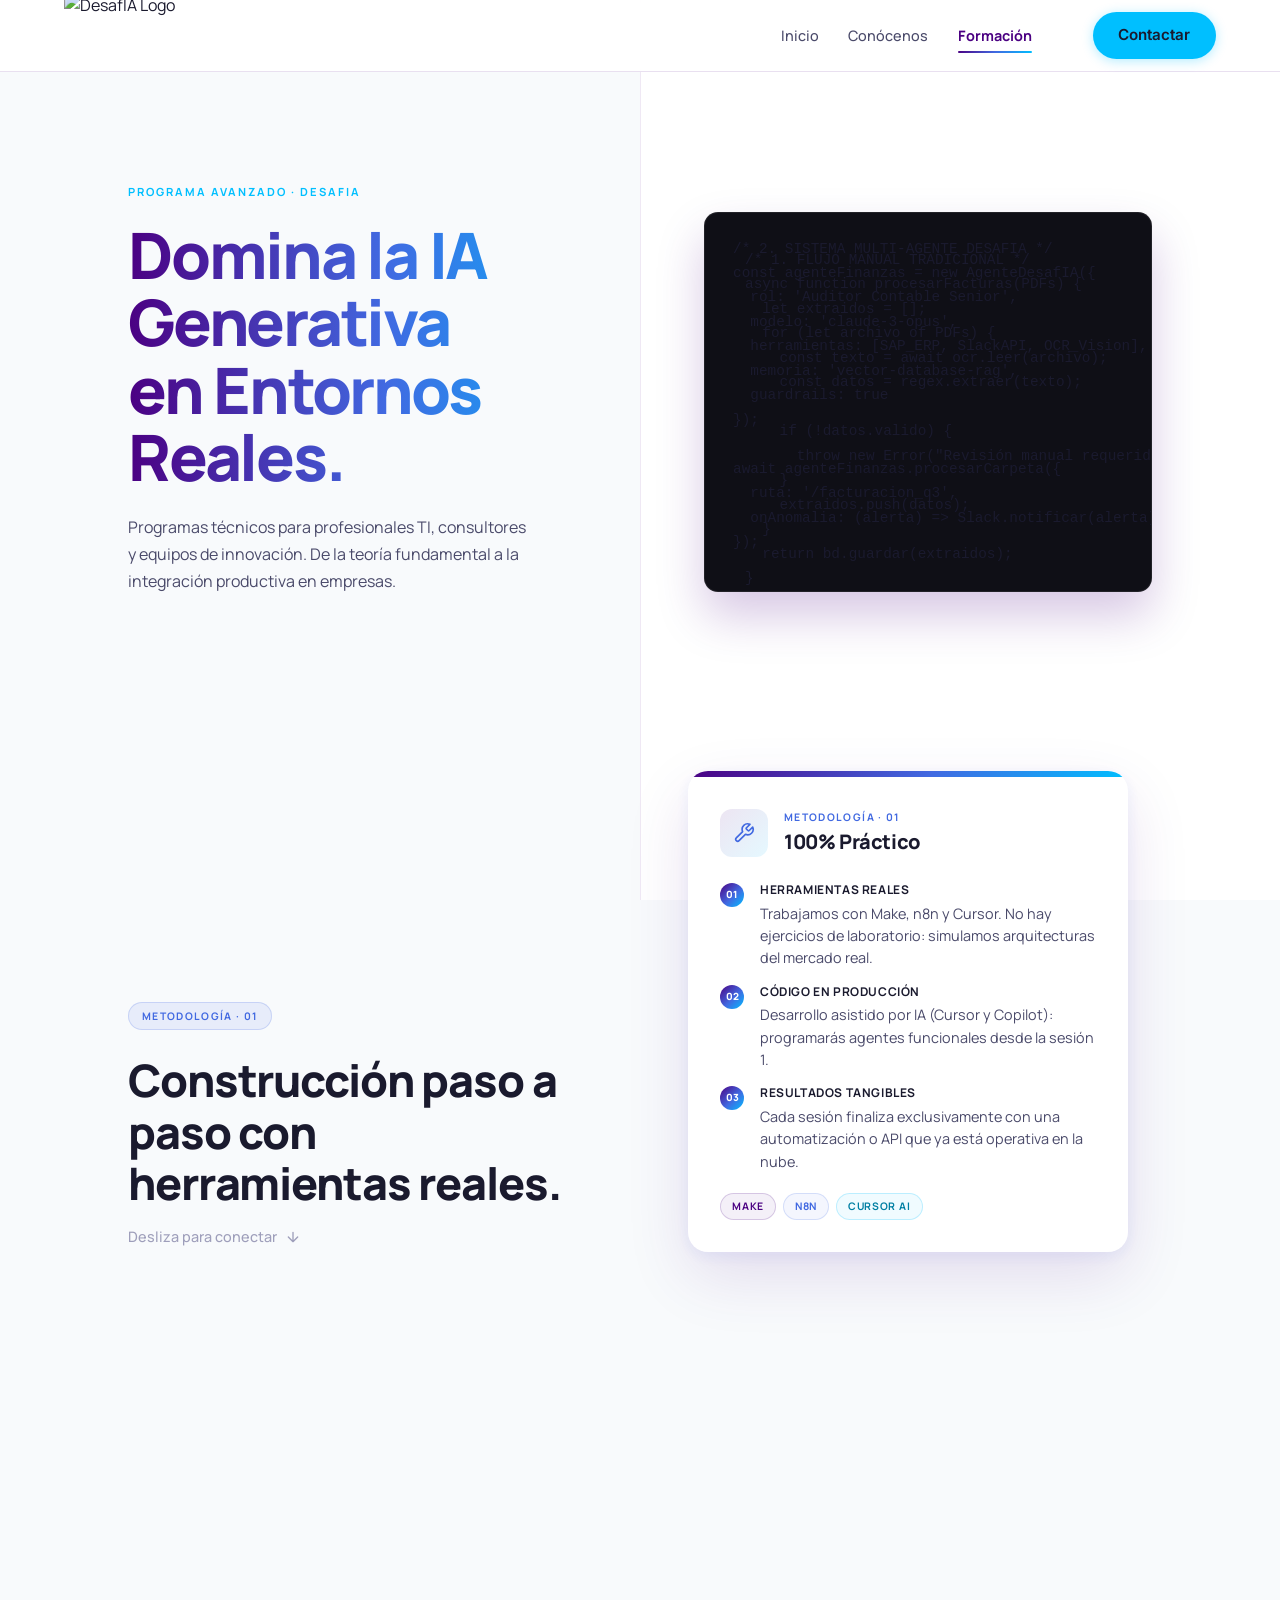
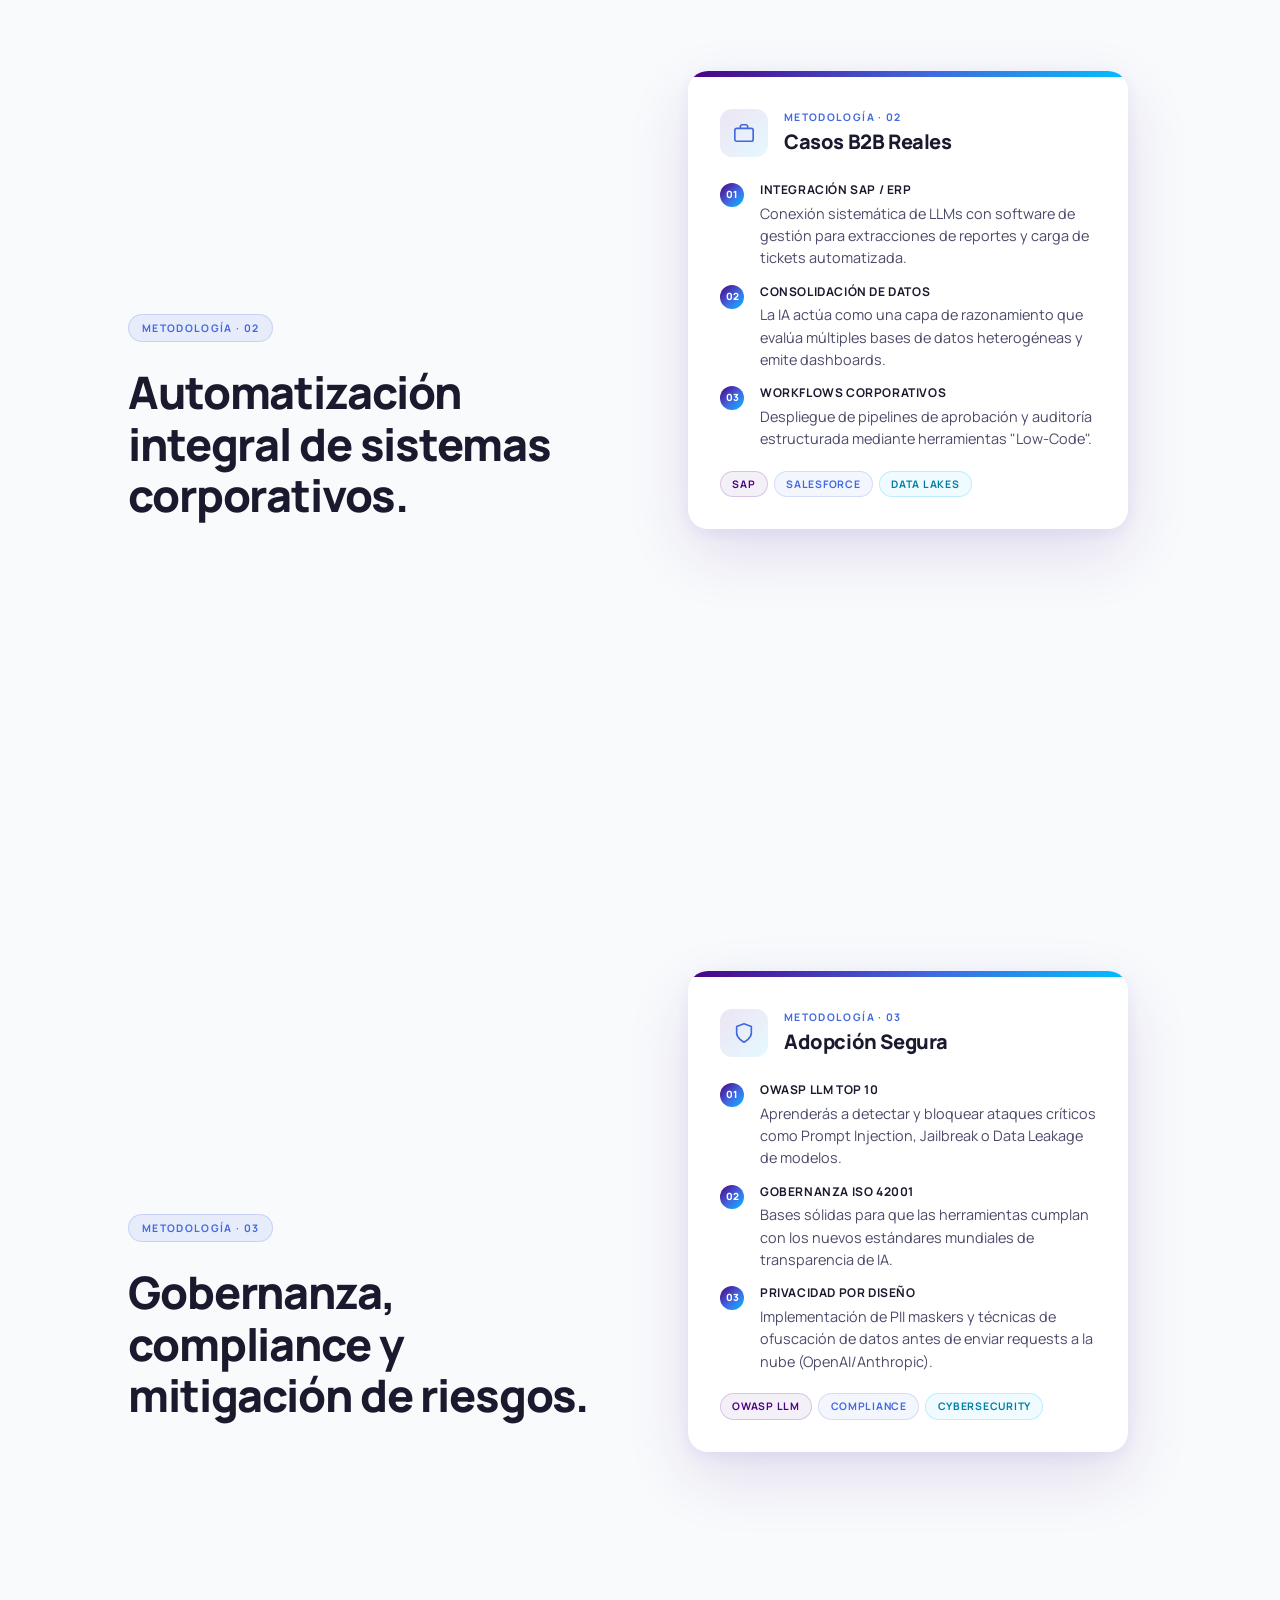
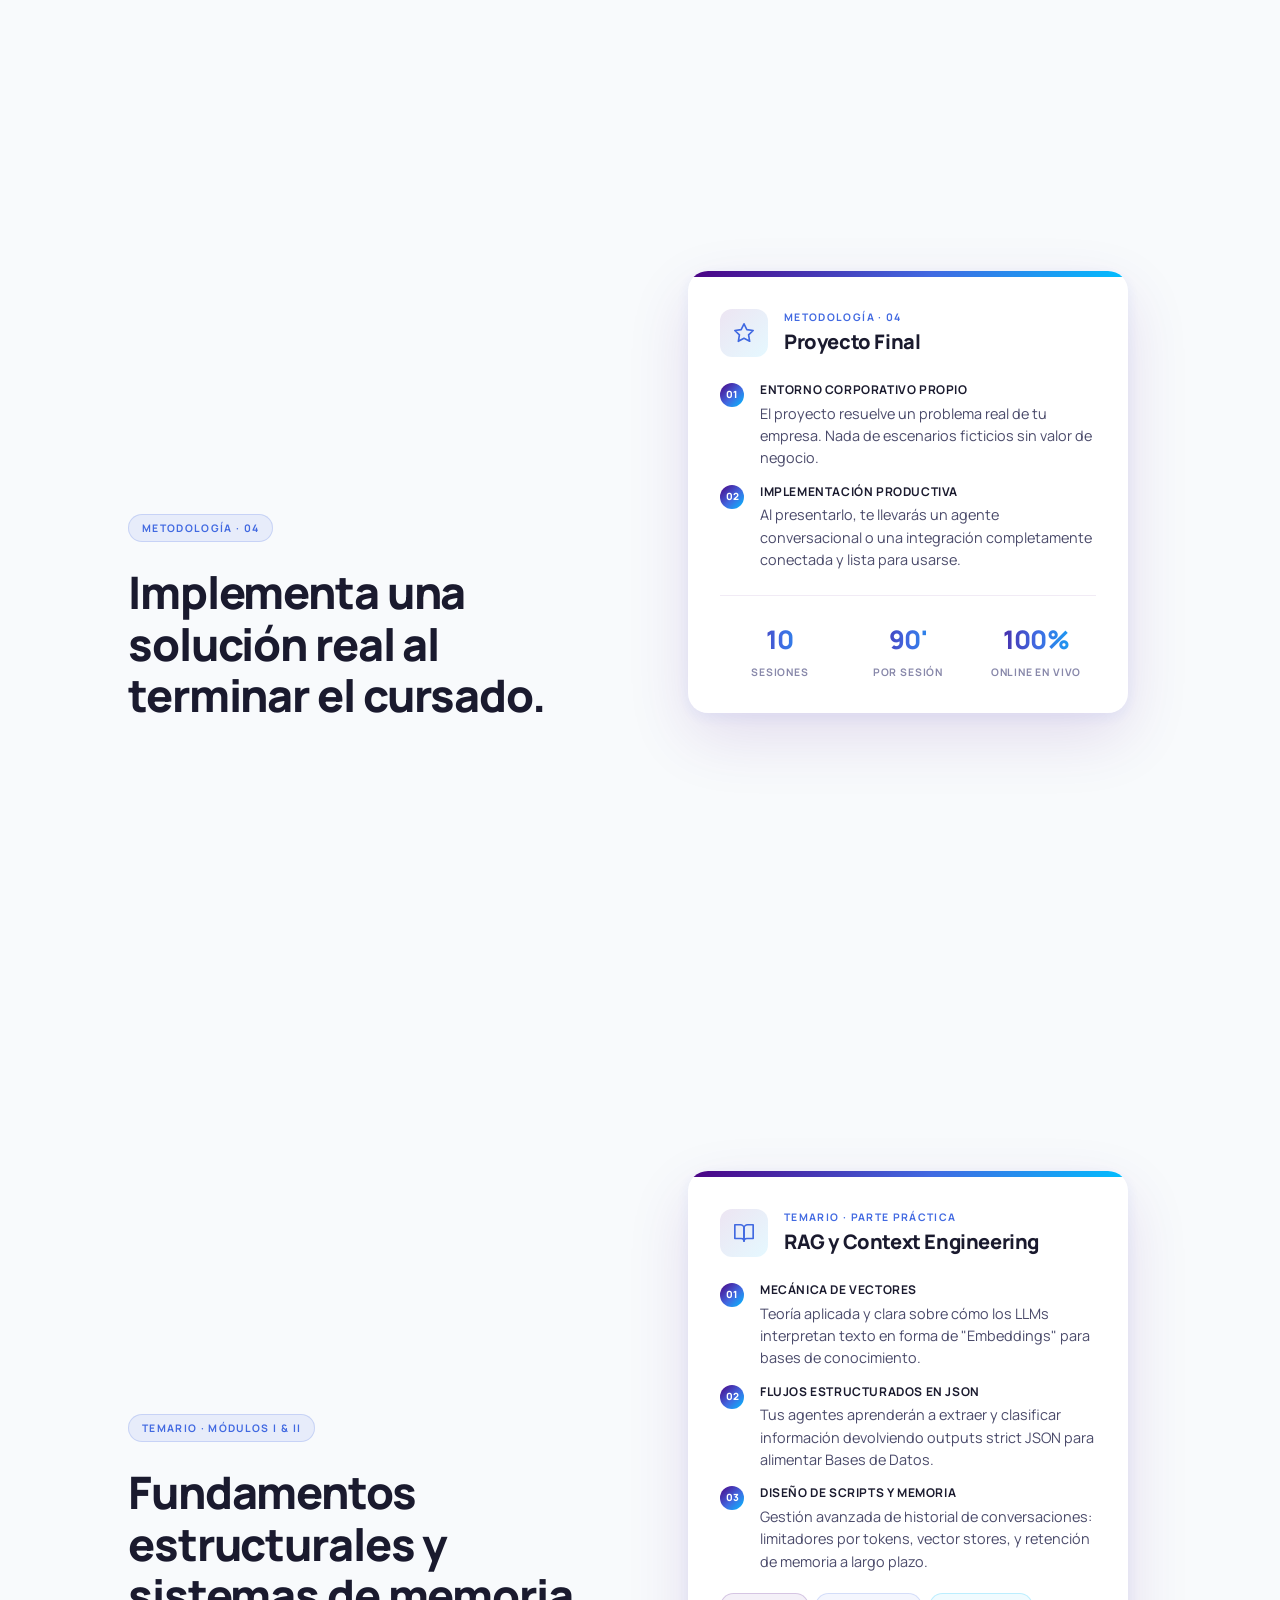
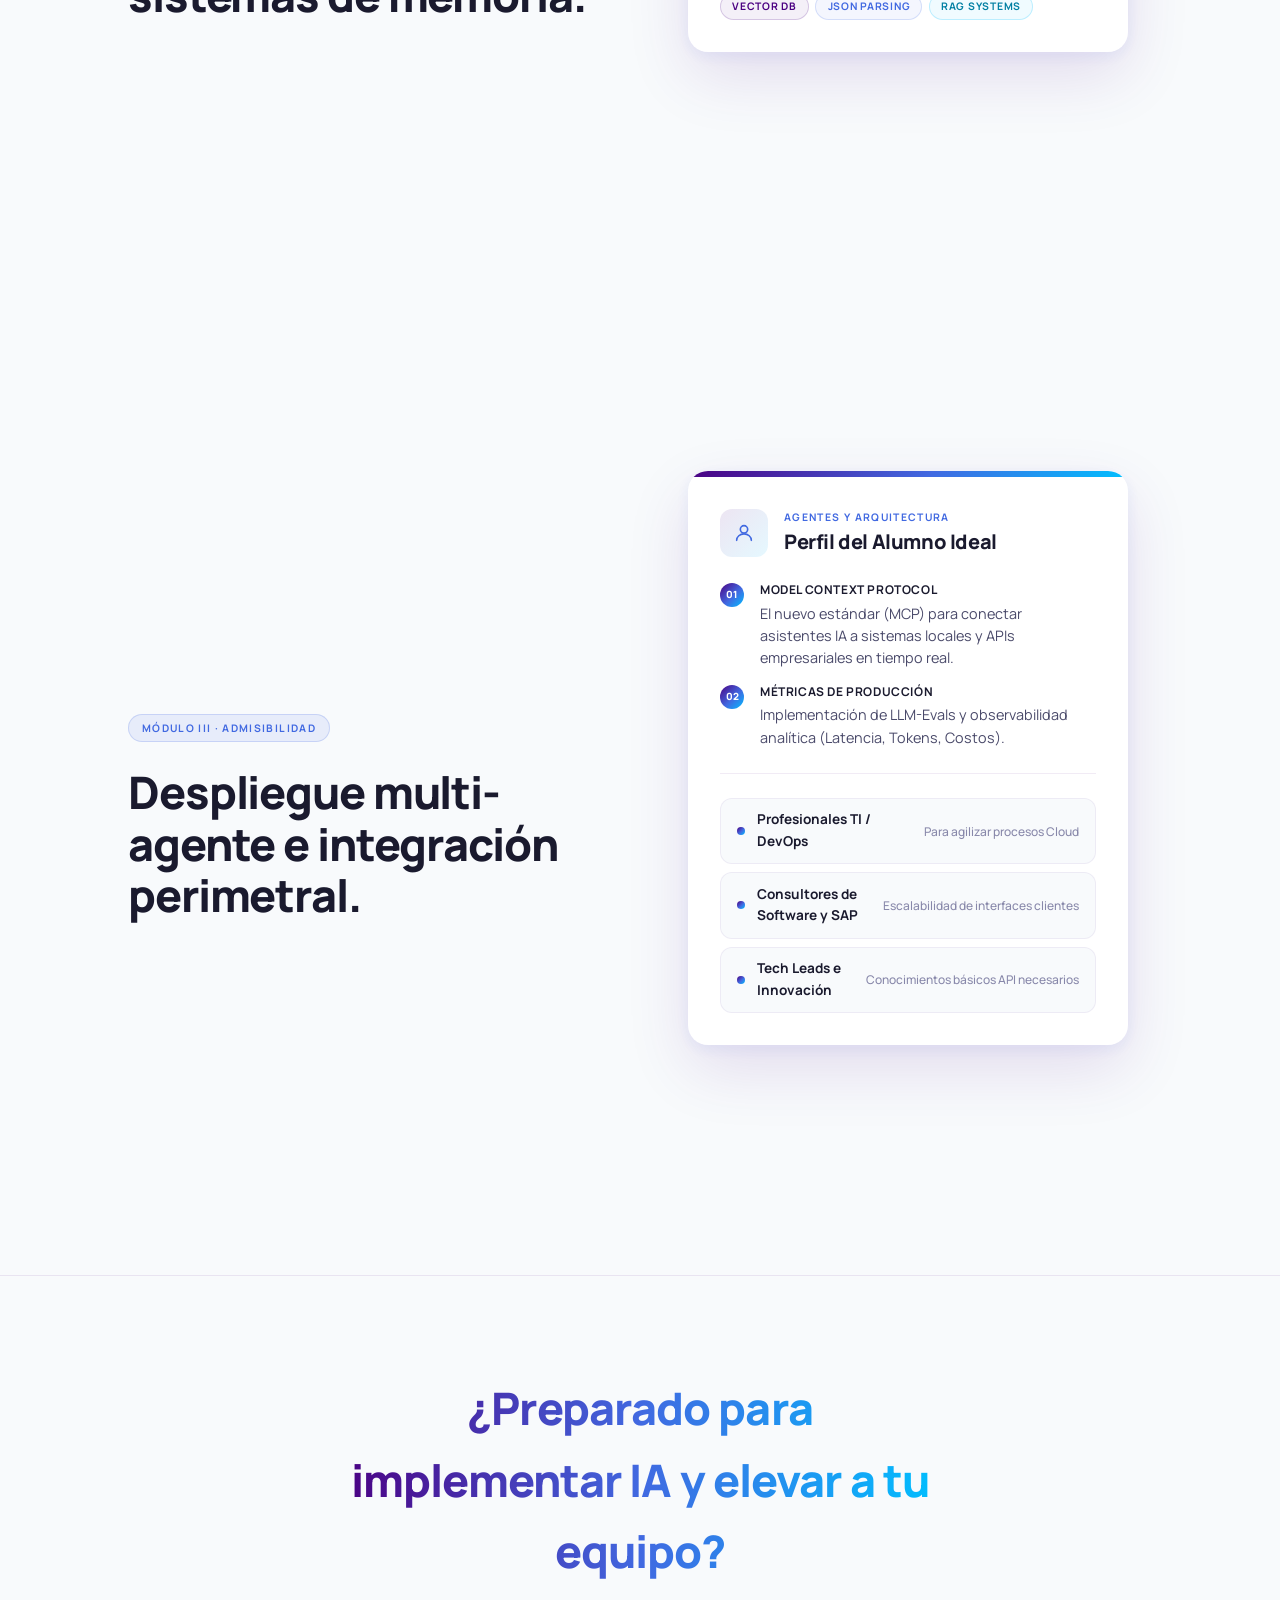
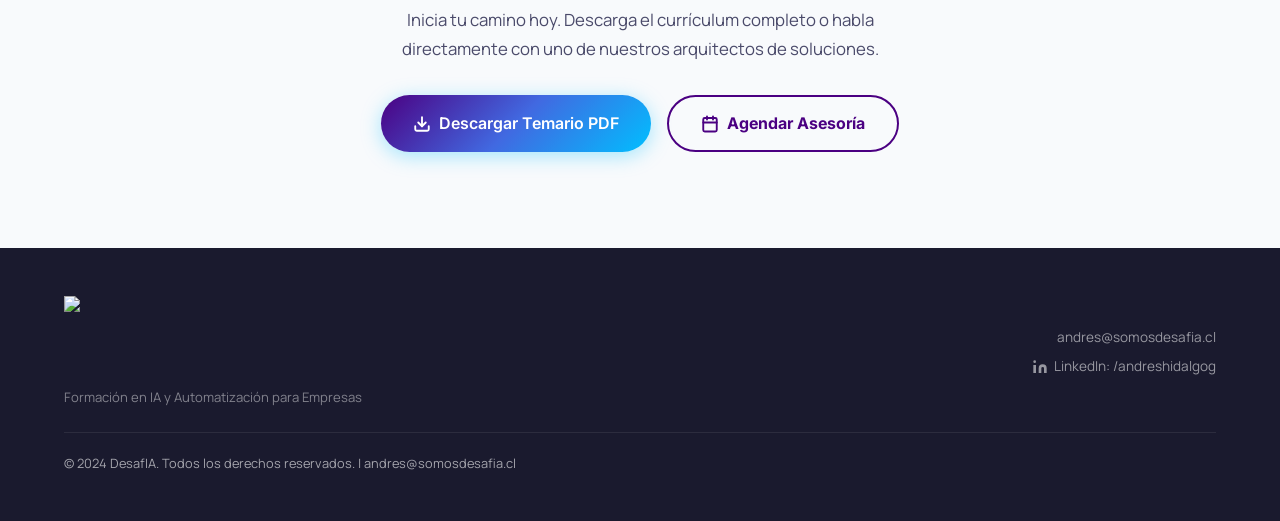
==== formacion.html @ f92cdc3a "initial commit" ====
<!doctype html>
<html lang="es">
<head>
  <meta charset="UTF-8" />
  <meta name="viewport" content="width=device-width, initial-scale=1.0" />
  <meta name="description" content="DesafIA – Formación y Temario en IA Generativa y Automatización para empresas." />
  <title>Formación y Temario – DesafIA</title>
  <script>document.documentElement.classList.add('js-ready');</script>
  <link rel="preconnect" href="https://fonts.googleapis.com" />
  <link rel="preconnect" href="https://fonts.gstatic.com" crossorigin />
  <link href="https://fonts.googleapis.com/css2?family=Inter:wght@300;400;500;600;700;800;900&family=Manrope:wght@300;600;800&display=swap" rel="stylesheet" />
  <link rel="stylesheet" href="styles.css" />

  <style>
    /* ═══════════════════════════════════════════════
       DESIGN TOKENS
    ═══════════════════════════════════════════════ */
    :root {
      --c-bg:       #F8FAFC;
      --c-panel:    #ffffff;
      --c-dark:     #1a1a2e;
      --c-mid:      #4a4a6a;
      --c-muted:    #8888aa;
      --c-border:   rgba(75,0,130,.09);
      --c-accent:   #4B0082;
      --c-blue:     #4169E1;
      --c-cyan:     #00BFFF;
      --c-lavender: #CCCCFF;
      --grad-main:  linear-gradient(135deg,#4B0082 0%,#4169E1 55%,#00BFFF 100%);
      --grad-text:  linear-gradient(90deg,#4B0082,#4169E1,#00BFFF);
    }

    *,*::before,*::after { box-sizing:border-box; margin:0; padding:0; }
    html { scroll-behavior:smooth; }
    body {
      background: var(--c-bg);
      color: var(--c-dark);
      font-family: "Manrope","Inter",sans-serif;
      overflow-x: hidden;
      -webkit-font-smoothing: antialiased;
    }
    a  { text-decoration:none; color:inherit; }
    img, svg { display:block; max-width:100%; }

    /* Active nav */
    .navbar__link--active { color:var(--primary-dark)!important; font-weight:700; }
    .navbar__link--active::after { left:.8rem!important; right:.8rem!important; }

    /* ═══════════════════════════════════════════════
       LAYOUT: STICKY SCROLL (Bulletproof)
    ═══════════════════════════════════════════════ */
    /* Pseudo-element for the fixed right panel background on Desktop */
    .page-wrapper { position: relative; }
    .page-wrapper::before {
      content: "";
      position: fixed;
      top: 0; right: 0;
      width: 50%; height: 100vh;
      background: var(--c-panel);
      border-left: 1px solid var(--c-border);
      z-index: -1;
      pointer-events: none;
    }

    /* Fixed Desktop Progress Line */
    .desktop-progress {
      position: fixed;
      top: 0; left: 50%;
      width: 3px; height: 0%;
      background: var(--grad-main);
      z-index: 20;
      pointer-events: none;
    }

    /* Split Section Layout */
    .split-section {
      display: flex;
      flex-wrap: wrap; /* Allows stacking on mobile */
      min-height: 100vh;
      position: relative;
    }
    
    .split-left {
      width: 50%;
      display: flex;
      flex-direction: column;
      justify-content: center;
      padding: 6rem 3rem 6rem 10vw;
    }
    
    .left-content-inner {
      max-width: 480px;
    }

    .split-right {
      width: 50%;
      padding: 6rem 10vw 6rem 3rem;
    }

    /* ── Sticky Card Container ── */
    .sticky-card {
      position: sticky;
      /* Center a typical card vertically. 
         vh/2 minus approx half the card height */
      top: calc(50vh - 220px); 
      width: 100%;
      max-width: 440px;
    }

    /* ═══════════════════════════════════════════════
       TYPOGRAPHY (Left panel elements)
    ═══════════════════════════════════════════════ */
    header.page-header {
      min-height: 75vh;
      display: flex; align-items: center;
      padding-left: 10vw; padding-top: calc(var(--navbar-h,72px) + 2rem);
    }
    .header-eyebrow {
      font-size: .7rem; font-weight: 700;
      letter-spacing: .18em; text-transform: uppercase;
      color: var(--c-cyan); margin-bottom: 1.25rem;
    }
    .title-large {
      display: block;
      font-size: clamp(2.8rem, 5vw, 5rem);
      font-weight: 800; letter-spacing: -.035em; line-height: 1.05;
      margin-top: .5rem;
      background: var(--grad-text);
      -webkit-background-clip: text; background-clip: text;
      -webkit-text-fill-color: transparent;
    }
    .header-sub {
      margin-top: 1.5rem; font-size: 1rem; font-weight: 400;
      color: var(--c-mid); max-width: 400px; line-height: 1.7;
    }

    .section-badge {
      display: inline-block; font-size: .65rem; font-weight: 700;
      letter-spacing: .13em; text-transform: uppercase;
      color: var(--c-blue); background: rgba(65,105,225,.09);
      border: 1px solid rgba(65,105,225,.2);
      padding: .3rem .8rem; border-radius: 999px;
      margin-bottom: 1.5rem; width: fit-content;
    }
    .focus-text {
      font-size: clamp(1.9rem, 3.5vw, 3rem);
      font-weight: 800; line-height: 1.15;
      letter-spacing: -.025em; color: var(--c-dark);
      margin-bottom: 1rem;
    }
    .focus-hint {
      font-size: .9rem; color: var(--c-muted); opacity: .8;
      display: flex; align-items: center; gap: .5rem; font-weight: 500;
    }

    /* Reveal Animations base (JS controls visibility) */
    .reveal {
      opacity: 0;
      transform: translateY(80px) scale(0.9);
      filter: blur(10px);
      will-change: opacity, transform, filter;
    }
    .reveal.is-visible {
      animation: revealUp 1.2s cubic-bezier(0.16, 1, 0.3, 1) forwards;
    }
    @keyframes revealUp {
      0% {
        opacity: 0;
        transform: translateY(80px) scale(0.9);
        filter: blur(10px);
      }
      100% {
        opacity: 1;
        transform: translateY(0) scale(1);
        filter: blur(0);
      }
    }

    /* ═══════════════════════════════════════════════
       INFO CARD STYLING (The redesigned format)
    ═══════════════════════════════════════════════ */
    .ic {
      background: #fff;
      border-radius: 20px;
      overflow: hidden;
      box-shadow: 0 24px 64px rgba(75,0,130,.12), 0 4px 16px rgba(65,105,225,.08);
      outline: 1.5px solid transparent;
      outline-offset: -1.5px;
      position: relative;
      /* This ensures the gradient strip doesn't get clipped weirdly */
      display: flex; flex-direction: column;
    }

    /* Top gradient strip */
    .ic__strip {
      height: 6px; width: 100%;
      background: var(--grad-main);
    }

    /* Card body */
    .ic__body { padding: 2rem; }

    /* Header row: icon + category + title */
    .ic__header {
      display: flex; align-items: flex-start; gap: 1rem; margin-bottom: 1.5rem;
    }
    .ic__icon-box {
      width: 48px; height: 48px; flex-shrink: 0;
      border-radius: 12px;
      background: linear-gradient(135deg, rgba(75,0,130,.1), rgba(0,191,255,.1));
      display: flex; align-items:center; justify-content:center;
    }
    .ic__icon-box svg { width:22px; height:22px; color:var(--c-blue); }
    
    .ic__header-text { flex:1; }
    .ic__category {
      display: block; font-size: .65rem; font-weight:700;
      letter-spacing: .13em; text-transform:uppercase;
      color: var(--c-blue); margin-bottom:.3rem;
    }
    .ic__title {
      font-size: 1.25rem; font-weight:800; line-height: 1.2;
      color:var(--c-dark); letter-spacing: -.02em;
    }

    /* Feature rows — Grid layout for perfect text flow */
    .ic__rows { display:flex; flex-direction:column; gap:.8rem; }

    .ic__row {
      display: grid;
      grid-template-columns: 28px 1fr;
      gap: .75rem; align-items: start;
    }
    .ic__row-num {
      width: 24px; height: 24px; border-radius: 50%;
      background: var(--grad-main); display: flex; align-items:center; justify-content:center;
      font-size: .62rem; font-weight:800; color: #fff;
      flex-shrink:0; margin-top:.2em;
    }
    .ic__row-text {
      font-size: .9rem; line-height: 1.55; color: var(--c-mid); font-weight: 400;
    }
    .ic__row-label {
      display: block; font-size: .75rem; font-weight:700;
      letter-spacing: .05em; text-transform:uppercase;
      color: var(--c-dark); margin-bottom: .2rem;
    }

    /* Divider */
    .ic__div {
      border:none; border-top:1px solid rgba(75,0,130,.08);
      margin: 1.5rem 0;
    }

    /* Stats row */
    .ic__stats {
      display: grid; grid-template-columns:repeat(3,1fr);
      gap:.5rem; text-align:center;
    }
    .ic__stat-val {
      font-size: 1.6rem; font-weight:800; letter-spacing: -.03em;
      background: var(--grad-text);
      -webkit-background-clip:text; background-clip:text;
      -webkit-text-fill-color:transparent; display:block;
    }
    .ic__stat-label {
      font-size: .65rem; font-weight:700; color: var(--c-muted);
      text-transform:uppercase; letter-spacing:.08em; margin-top:.2rem; display:block;
    }

    /* Tags */
    .ic__tags { display:flex; flex-wrap:wrap; gap:.4rem; margin-top:1.25rem; }
    .ic__tag {
      font-size:.65rem; font-weight:700; letter-spacing:.07em; text-transform:uppercase;
      padding:.25rem .7rem; border-radius:999px; border:1px solid;
    }
    .ic__tag--purple { color:var(--c-accent); background:rgba(75,0,130,.06); border-color:rgba(75,0,130,.18); }
    .ic__tag--blue   { color:var(--c-blue);   background:rgba(65,105,225,.06); border-color:rgba(65,105,225,.18); }
    .ic__tag--cyan   { color:#007fa3;          background:rgba(0,191,255,.06); border-color:rgba(0,191,255,.22); }

    /* Profile pill list (s6) */
    .ic__profiles { display: flex; flex-direction:column; gap:.5rem; margin-top:.5rem; }
    .ic__profile {
      display: flex; align-items:center; gap:.75rem;
      background: #F8FAFC; border: 1px solid rgba(75,0,130,.06);
      border-radius: 12px; padding: .65rem 1rem;
    }
    .ic__profile-dot {
      width: 8px; height:8px; border-radius:50%;
      background: var(--grad-main); flex-shrink:0;
    }
    .ic__profile-name { font-size: .85rem; font-weight:700; color:var(--c-dark); flex:1; }
    .ic__profile-note { font-size: .75rem; color:var(--c-muted); font-weight:500; }

      /* ═══════════════════════════════════════════════
         CODE ANIMATION BLOCK (S1)
      ═══════════════════════════════════════════════ */
      .code-anim-container {
        position: relative; width: 100%; max-width: 580px;
        padding: 2.2rem 2.5rem; background: #0f0f16;
        border: 1px solid rgba(255,255,255,0.08); border-radius: 14px;
        will-change: height; margin-top: 1.5rem;
        font-family: "Menlo", "Consolas", monospace; font-size: .9rem;
        line-height: 1.7; box-shadow: 0 24px 48px rgba(75,0,130,0.22);
        max-height: 380px;
        overflow: hidden;
      }
      .syntax-fn   { color: #00BFFF; }
      .syntax-str  { color: #CCCCFF; }
      .syntax-var  { color: #e5e5e5; }
      .syntax-kw   { color: #4169E1; font-weight: bold; }
      .syntax-op   { color: #6b6b8e; }
  
      .code-anim-container .waapi,
      .code-anim-container.show-animejs .animejs { position: relative; top: 0; left: 0; }
      
      .code-anim-container .animejs,
      .code-anim-container.show-animejs .waapi { position: absolute; top: 1.5rem; left: 1.75rem; }
      
      .code-anim-container .waapi span,
      .code-anim-container.show-animejs .animejs span { display: inline-block; }
      
      .code-anim-container .animejs span,
      .code-anim-container.show-animejs .waapi span { display: none; }

    /* ═══════════════════════════════════════════════
       CLOSING CTA SECTION
    ═══════════════════════════════════════════════ */
    .closing-section {
      min-height: 55vh; display: flex; flex-direction: column; align-items: center; justify-content: center;
      padding: 6rem 1.5rem; text-align: center;
      border-top: 1px solid var(--c-border);
      background: var(--c-bg);
      position: relative; z-index: 30; 
    }
    .closer { max-width: 600px; display: flex; flex-direction: column; align-items: center; }
    .closer strong {
      display: block; font-size: clamp(1.8rem, 3.5vw, 2.8rem);
      font-weight: 800; letter-spacing: -.02em; margin-bottom: 1.2rem;
      background: var(--grad-text);
      -webkit-background-clip: text; background-clip: text;
      -webkit-text-fill-color: transparent;
    }
    .closer-sub {
      font-size: 1.05rem; font-weight: 400; color: var(--c-mid);
      margin: 0 auto 2rem auto; max-width: 480px; line-height: 1.7;
    }
    .cta-buttons { display: flex; flex-wrap: wrap; justify-content: center; gap: 1rem; }
    
    .btn--white-outline {
      background: transparent; color: #4B0082;
      border: 2px solid #4B0082; font-weight: 700;
    }
    .btn--white-outline:hover {
      background: #4B0082; color: #fff; transform: translateY(-2px);
    }

    /* ═══════════════════════════════════════════════
       RESPONSIVE (Mobile view adjustments)
    ═══════════════════════════════════════════════ */
    @media (max-width: 900px) {
      .page-wrapper::before { display: none; }
      .desktop-progress { display: none; }
      
      .split-left, .split-right { width: 100%; min-height: auto; }
      .split-left { padding: 4rem 1.5rem 1rem 1.5rem; }
      .split-right { padding: 0 1.5rem 4rem 1.5rem; }
      
      .sticky-card { position: relative; top: 0; max-width: 100%; }
      header.page-header { padding-left: 1.5rem; padding-right: 1.5rem; min-height: auto; padding-top: calc(var(--navbar-h,72px) + 3rem); padding-bottom: 3rem; }
      
      .closing-section { padding-left: 1.5rem; padding-right: 1.5rem; }
      .cta-buttons { flex-direction: column; }
      .cta-buttons .btn { justify-content: center; }
      
      .split-header { flex-direction: column !important; padding-right: 1.5rem !important; }
      .split-header .header-text-col, .split-header .header-anim-col { width: 100% !important; padding: 0 !important; }
      .header-anim-col { margin-top: 3rem; display: flex; justify-content: center; }
    }
  </style>
</head>
<body>

<!-- ══════════════ NAVBAR ══════════════ -->
<header class="navbar" id="navbar">
  <div class="container navbar__inner">
    <a href="index.html" class="navbar__logo" id="logo-link">
      <img src="assets/imagenes/logo_desafia.png" alt="DesafIA Logo" class="navbar__logo-img" />
    </a>
    <nav class="navbar__nav" id="main-nav" aria-label="Navegación principal">
      <a href="index.html"          class="navbar__link">Inicio</a>
      <a href="conocenos.html" class="navbar__link">Conócenos</a>
      <a href="formacion.html"      class="navbar__link navbar__link--active" aria-current="page">Formación</a>
    </nav>
    <a href="index.html#contacto" class="btn btn--cyan navbar__cta" id="nav-cta">Contactar</a>
    <button class="navbar__hamburger" id="hamburger" aria-label="Abrir menú" aria-expanded="false">
      <span></span><span></span><span></span>
    </button>
  </div>
</header>

<div class="mobile-menu" id="mobile-menu" role="menu">
  <a href="index.html"           class="mobile-menu__link">Inicio</a>
  <a href="conocenos.html" class="mobile-menu__link">Conócenos</a>
  <a href="formacion.html"       class="mobile-menu__link">Formación</a>
  <a href="index.html#contacto"  class="btn btn--cyan mobile-menu__cta">Contactar</a>
</div>

<!-- Progress bar top center -->
<div class="desktop-progress" id="progress-bar"></div>

<div class="page-wrapper">

  <!-- PAGE HEADER -->
  <header class="page-header split-header" style="display:flex; align-items:center; width: 100%; padding-right: 10vw;">
    <div class="header-text-col" style="width: 50%;">
      <p class="header-eyebrow">Programa Avanzado · DesafIA</p>
      <h1 class="title-large">Domina la IA<br>Generativa<br>en Entornos<br>Reales.</h1>
      <p class="header-sub">Programas técnicos para profesionales TI, consultores y equipos de innovación. De la teoría fundamental a la integración productiva en empresas.</p>
    </div>
    
    <div class="header-anim-col" style="width: 50%; padding-left: 4rem;">
      <div class="code-anim-container">
        <!-- STEP 1 -->
        <pre class="waapi"><code>/* 1. FLUJO MANUAL TRADICIONAL */
async function procesarFacturas(PDFs) {
  let extraidos = [];
  for (let archivo of PDFs) {
    const texto = await ocr.leer(archivo);
    const datos = regex.extraer(texto);
    
    if (!datos.valido) {
      throw new Error("Revisión manual requerida");
    }
    extraidos.push(datos);
  }
  return bd.guardar(extraidos);
}</code></pre>

        <!-- STEP 2 -->
        <pre class="animejs"><code>/* 2. SISTEMA MULTI-AGENTE DESAFIA */
const agenteFinanzas = new AgenteDesafIA({
  rol: 'Auditor Contable Senior',
  modelo: 'claude-3-opus',
  herramientas: [SAP_ERP, SlackAPI, OCR_Vision],
  memoria: 'vector-database-rag',
  guardrails: true
});

await agenteFinanzas.procesarCarpeta({
  ruta: '/facturacion_q3',
  onAnomalia: (alerta) => Slack.notificar(alerta)
});</code></pre>

      </div>
    </div>
  </header>

  <!-- S1 -->
  <section class="split-section" id="s1">
    <div class="split-left">
      <div class="left-content-inner reveal">
        <span class="section-badge">Metodología · 01</span>
        <h2 class="focus-text">Construcción paso a paso con herramientas reales.</h2>
        <p class="focus-hint">
          Desliza para conectar <svg width="16" height="16" viewBox="0 0 24 24" fill="none" stroke="currentColor" stroke-width="2" stroke-linecap="round" stroke-linejoin="round"><path d="M12 5v14M19 12l-7 7-7-7"/></svg>
        </p>
      </div>
    </div>
    <div class="split-right">
      <div class="sticky-card">
        <!-- ── Card 1 ── -->
        <div class="ic reveal" data-delay="100">
          <div class="ic__strip"></div>
          <div class="ic__body">
            <div class="ic__header">
              <div class="ic__icon-box">
                <svg viewBox="0 0 24 24" fill="none" stroke="currentColor" stroke-width="1.8" stroke-linecap="round" stroke-linejoin="round">
                  <path d="M14.7 6.3a1 1 0 0 0 0 1.4l1.6 1.6a1 1 0 0 0 1.4 0l3.77-3.77a6 6 0 0 1-7.94 7.94l-6.91 6.91a2.12 2.12 0 0 1-3-3l6.91-6.91a6 6 0 0 1 7.94-7.94l-3.76 3.76z"/>
                </svg>
              </div>
              <div class="ic__header-text">
                <span class="ic__category">Metodología · 01</span>
                <h3 class="ic__title">100% Práctico</h3>
              </div>
            </div>
            <div class="ic__rows">
              <div class="ic__row">
                <div class="ic__row-num">01</div>
                <div class="ic__row-text">
                  <span class="ic__row-label">Herramientas reales</span>
                  Trabajamos con Make, n8n y Cursor. No hay ejercicios de laboratorio: simulamos arquitecturas del mercado real.
                </div>
              </div>
              <div class="ic__row">
                <div class="ic__row-num">02</div>
                <div class="ic__row-text">
                  <span class="ic__row-label">Código en producción</span>
                  Desarrollo asistido por IA (Cursor y Copilot): programarás agentes funcionales desde la sesión 1.
                </div>
              </div>
              <div class="ic__row">
                <div class="ic__row-num">03</div>
                <div class="ic__row-text">
                  <span class="ic__row-label">Resultados TANGIBLES</span>
                  Cada sesión finaliza exclusivamente con una automatización o API que ya está operativa en la nube.
                </div>
              </div>
            </div>
            <div class="ic__tags">
              <span class="ic__tag ic__tag--purple">Make</span>
              <span class="ic__tag ic__tag--blue">n8n</span>
              <span class="ic__tag ic__tag--cyan">Cursor AI</span>
            </div>
          </div>
        </div>
      </div>
    </div>
  </section>

  <!-- S2 -->
  <section class="split-section" id="s2">
    <div class="split-left">
      <div class="left-content-inner reveal">
        <span class="section-badge">Metodología · 02</span>
        <h2 class="focus-text">Automatización integral de sistemas corporativos.</h2>
      </div>
    </div>
    <div class="split-right">
      <div class="sticky-card">
        <!-- ── Card 2 ── -->
        <div class="ic reveal" data-delay="100">
          <div class="ic__strip"></div>
          <div class="ic__body">
            <div class="ic__header">
              <div class="ic__icon-box">
                <svg viewBox="0 0 24 24" fill="none" stroke="currentColor" stroke-width="1.8" stroke-linecap="round" stroke-linejoin="round">
                  <rect x="2" y="7" width="20" height="14" rx="2"/>
                  <path d="M16 7V5a2 2 0 0 0-2-2h-4a2 2 0 0 0-2 2v2"/>
                </svg>
              </div>
              <div class="ic__header-text">
                <span class="ic__category">Metodología · 02</span>
                <h3 class="ic__title">Casos B2B Reales</h3>
              </div>
            </div>
            <div class="ic__rows">
              <div class="ic__row">
                <div class="ic__row-num">01</div>
                <div class="ic__row-text">
                  <span class="ic__row-label">Integración SAP / ERP</span>
                  Conexión sistemática de LLMs con software de gestión para extracciones de reportes y carga de tickets automatizada.
                </div>
              </div>
              <div class="ic__row">
                <div class="ic__row-num">02</div>
                <div class="ic__row-text">
                  <span class="ic__row-label">Consolidación de datos</span>
                  La IA actúa como una capa de razonamiento que evalúa múltiples bases de datos heterogéneas y emite dashboards.
                </div>
              </div>
              <div class="ic__row">
                <div class="ic__row-num">03</div>
                <div class="ic__row-text">
                  <span class="ic__row-label">Workflows Corporativos</span>
                  Despliegue de pipelines de aprobación y auditoría estructurada mediante herramientas "Low-Code".
                </div>
              </div>
            </div>
            <div class="ic__tags">
              <span class="ic__tag ic__tag--purple">SAP</span>
              <span class="ic__tag ic__tag--blue">Salesforce</span>
              <span class="ic__tag ic__tag--cyan">Data Lakes</span>
            </div>
          </div>
        </div>
      </div>
    </div>
  </section>

  <!-- S3 -->
  <section class="split-section" id="s3">
    <div class="split-left">
      <div class="left-content-inner reveal">
        <span class="section-badge">Metodología · 03</span>
        <h2 class="focus-text">Gobernanza, compliance y mitigación de riesgos.</h2>
      </div>
    </div>
    <div class="split-right">
      <div class="sticky-card">
        <!-- ── Card 3 ── -->
        <div class="ic reveal" data-delay="100">
          <div class="ic__strip"></div>
          <div class="ic__body">
            <div class="ic__header">
              <div class="ic__icon-box">
                <svg viewBox="0 0 24 24" fill="none" stroke="currentColor" stroke-width="1.8" stroke-linecap="round" stroke-linejoin="round">
                  <path d="M12 22s8-4 8-10V5l-8-3-8 3v7c0 6 8 10 8 10z"/>
                </svg>
              </div>
              <div class="ic__header-text">
                <span class="ic__category">Metodología · 03</span>
                <h3 class="ic__title">Adopción Segura</h3>
              </div>
            </div>
            <div class="ic__rows">
              <div class="ic__row">
                <div class="ic__row-num">01</div>
                <div class="ic__row-text">
                  <span class="ic__row-label">OWASP LLM Top 10</span>
                  Aprenderás a detectar y bloquear ataques críticos como Prompt Injection, Jailbreak o Data Leakage de modelos.
                </div>
              </div>
              <div class="ic__row">
                <div class="ic__row-num">02</div>
                <div class="ic__row-text">
                  <span class="ic__row-label">Gobernanza ISO 42001</span>
                  Bases sólidas para que las herramientas cumplan con los nuevos estándares mundiales de transparencia de IA.
                </div>
              </div>
              <div class="ic__row">
                <div class="ic__row-num">03</div>
                <div class="ic__row-text">
                  <span class="ic__row-label">Privacidad por diseño</span>
                  Implementación de PII maskers y técnicas de ofuscación de datos antes de enviar requests a la nube (OpenAI/Anthropic).
                </div>
              </div>
            </div>
            <div class="ic__tags">
              <span class="ic__tag ic__tag--purple">OWASP LLM</span>
              <span class="ic__tag ic__tag--blue">Compliance</span>
              <span class="ic__tag ic__tag--cyan">Cybersecurity</span>
            </div>
          </div>
        </div>
      </div>
    </div>
  </section>

  <!-- S4 -->
  <section class="split-section" id="s4">
    <div class="split-left">
      <div class="left-content-inner reveal">
        <span class="section-badge">Metodología · 04</span>
        <h2 class="focus-text">Implementa una solución real al terminar el cursado.</h2>
      </div>
    </div>
    <div class="split-right">
      <div class="sticky-card">
        <!-- ── Card 4 ── -->
        <div class="ic reveal" data-delay="100">
          <div class="ic__strip"></div>
          <div class="ic__body">
            <div class="ic__header">
              <div class="ic__icon-box">
                <svg viewBox="0 0 24 24" fill="none" stroke="currentColor" stroke-width="1.8" stroke-linecap="round" stroke-linejoin="round">
                  <polygon points="12 2 15.09 8.26 22 9.27 17 14.14 18.18 21.02 12 17.77 5.82 21.02 7 14.14 2 9.27 8.91 8.26 12 2"/>
                </svg>
              </div>
              <div class="ic__header-text">
                <span class="ic__category">Metodología · 04</span>
                <h3 class="ic__title">Proyecto Final</h3>
              </div>
            </div>
            <div class="ic__rows">
              <div class="ic__row">
                <div class="ic__row-num">01</div>
                <div class="ic__row-text">
                  <span class="ic__row-label">Entorno Corporativo Propio</span>
                  El proyecto resuelve un problema real de tu empresa. Nada de escenarios ficticios sin valor de negocio.
                </div>
              </div>
              <div class="ic__row">
                <div class="ic__row-num">02</div>
                <div class="ic__row-text">
                  <span class="ic__row-label">Implementación Productiva</span>
                  Al presentarlo, te llevarás un agente conversacional o una integración completamente conectada y lista para usarse.
                </div>
              </div>
            </div>
            <hr class="ic__div" />
            <div class="ic__stats">
              <div>
                <span class="ic__stat-val">10</span>
                <span class="ic__stat-label">Sesiones</span>
              </div>
              <div>
                <span class="ic__stat-val">90'</span>
                <span class="ic__stat-label">Por sesión</span>
              </div>
              <div>
                <span class="ic__stat-val">100%</span>
                <span class="ic__stat-label">Online en vivo</span>
              </div>
            </div>
          </div>
        </div>
      </div>
    </div>
  </section>

  <!-- S5 -->
  <section class="split-section" id="s5">
    <div class="split-left">
      <div class="left-content-inner reveal">
        <span class="section-badge">Temario · Módulos I & II</span>
        <h2 class="focus-text">Fundamentos estructurales y sistemas de memoria.</h2>
      </div>
    </div>
    <div class="split-right">
      <div class="sticky-card">
        <!-- ── Card 5 ── -->
        <div class="ic reveal" data-delay="100">
          <div class="ic__strip"></div>
          <div class="ic__body">
            <div class="ic__header">
              <div class="ic__icon-box">
                <svg viewBox="0 0 24 24" fill="none" stroke="currentColor" stroke-width="1.8" stroke-linecap="round" stroke-linejoin="round">
                  <path d="M2 3h6a4 4 0 0 1 4 4v14a3 3 0 0 0-3-3H2z"/>
                  <path d="M22 3h-6a4 4 0 0 0-4 4v14a3 3 0 0 1 3-3h7z"/>
                </svg>
              </div>
              <div class="ic__header-text">
                <span class="ic__category">Temario · Parte Práctica</span>
                <h3 class="ic__title">RAG y Context Engineering</h3>
              </div>
            </div>
            <div class="ic__rows">
              <div class="ic__row">
                <div class="ic__row-num">01</div>
                <div class="ic__row-text">
                  <span class="ic__row-label">Mecánica de Vectores</span>
                  Teoría aplicada y clara sobre cómo los LLMs interpretan texto en forma de "Embeddings" para bases de conocimiento.
                </div>
              </div>
              <div class="ic__row">
                <div class="ic__row-num">02</div>
                <div class="ic__row-text">
                  <span class="ic__row-label">Flujos Estructurados en JSON</span>
                  Tus agentes aprenderán a extraer y clasificar información devolviendo outputs strict JSON para alimentar Bases de Datos.
                </div>
              </div>
              <div class="ic__row">
                <div class="ic__row-num">03</div>
                <div class="ic__row-text">
                  <span class="ic__row-label">Diseño de Scripts y Memoria</span>
                  Gestión avanzada de historial de conversaciones: limitadores por tokens, vector stores, y retención de memoria a largo plazo.
                </div>
              </div>
            </div>
            <div class="ic__tags">
              <span class="ic__tag ic__tag--purple">Vector DB</span>
              <span class="ic__tag ic__tag--blue">JSON Parsing</span>
              <span class="ic__tag ic__tag--cyan">RAG systems</span>
            </div>
          </div>
        </div>
      </div>
    </div>
  </section>

  <!-- S6 -->
  <section class="split-section" id="s6">
    <div class="split-left">
      <div class="left-content-inner reveal">
        <span class="section-badge">Módulo III · Admisibilidad</span>
        <h2 class="focus-text">Despliegue multi-agente e integración perimetral.</h2>
      </div>
    </div>
    <div class="split-right">
      <div class="sticky-card">
        <!-- ── Card 6 ── -->
        <div class="ic reveal" data-delay="100">
          <div class="ic__strip"></div>
          <div class="ic__body">
            <div class="ic__header">
              <div class="ic__icon-box">
                <svg viewBox="0 0 24 24" fill="none" stroke="currentColor" stroke-width="1.8" stroke-linecap="round" stroke-linejoin="round">
                  <circle cx="12" cy="8" r="4"/><path d="M4 20c0-4 3.58-7 8-7s8 3 8 7"/>
                </svg>
              </div>
              <div class="ic__header-text">
                <span class="ic__category">Agentes y Arquitectura</span>
                <h3 class="ic__title">Perfil del Alumno Ideal</h3>
              </div>
            </div>
            <div class="ic__rows">
              <div class="ic__row">
                <div class="ic__row-num">01</div>
                <div class="ic__row-text">
                  <span class="ic__row-label">Model Context Protocol</span>
                  El nuevo estándar (MCP) para conectar asistentes IA a sistemas locales y APIs empresariales en tiempo real.
                </div>
              </div>
              <div class="ic__row">
                <div class="ic__row-num">02</div>
                <div class="ic__row-text">
                  <span class="ic__row-label">Métricas de Producción</span>
                  Implementación de LLM-Evals y observabilidad analítica (Latencia, Tokens, Costos).
                </div>
              </div>
            </div>
            <hr class="ic__div" />
            <div class="ic__profiles">
              <div class="ic__profile">
                <div class="ic__profile-dot"></div>
                <span class="ic__profile-name">Profesionales TI / DevOps</span>
                <span class="ic__profile-note">Para agilizar procesos Cloud</span>
              </div>
              <div class="ic__profile">
                <div class="ic__profile-dot"></div>
                <span class="ic__profile-name">Consultores de Software y SAP</span>
                <span class="ic__profile-note">Escalabilidad de interfaces clientes</span>
              </div>
              <div class="ic__profile">
                <div class="ic__profile-dot"></div>
                <span class="ic__profile-name">Tech Leads e Innovación</span>
                <span class="ic__profile-note">Conocimientos básicos API necesarios</span>
              </div>
            </div>
          </div>
        </div>
      </div>
    </div>
  </section>

  <!-- CLOSING CTA -->
  <div class="closing-section">
    <div class="closer">
      <strong>¿Preparado para implementar IA y elevar a tu equipo?</strong>
      <p class="closer-sub">
        Inicia tu camino hoy. Descarga el currículum completo o habla directamente con uno de nuestros arquitectos de soluciones.
      </p>
      <div class="cta-buttons">
        <a href="mailto:andres@somosdesafia.cl?subject=Solicito%20el%20temario%20PDF"
           class="btn btn--gradient btn--lg" id="cta-descargar">
          <svg width="18" height="18" viewBox="0 0 24 24" fill="none" stroke="currentColor" stroke-width="2.5" stroke-linecap="round" stroke-linejoin="round" aria-hidden="true">
            <path d="M21 15v4a2 2 0 0 1-2 2H5a2 2 0 0 1-2-2v-4"/>
            <polyline points="7 10 12 15 17 10"/><line x1="12" y1="15" x2="12" y2="3"/>
          </svg>
          Descargar Temario PDF
        </a>
        <a href="mailto:andres@somosdesafia.cl?subject=Quiero%20agendar%20una%20asesoria"
           class="btn btn--white-outline btn--lg" id="cta-agendar">
          <svg width="18" height="18" viewBox="0 0 24 24" fill="none" stroke="currentColor" stroke-width="2.5" stroke-linecap="round" stroke-linejoin="round" aria-hidden="true">
            <rect x="3" y="4" width="18" height="18" rx="2"/>
            <path d="M16 2v4M8 2v4M3 10h18"/>
          </svg>
          Agendar Asesoría
        </a>
      </div>
    </div>
  </div>

</div><!-- /page-wrapper -->

<!-- ══════════════ FOOTER ══════════════ -->
<footer class="footer" role="contentinfo" style="position:relative;z-index:30;">
  <div class="container footer__inner">
    <div class="footer__brand">
      <a href="index.html" class="navbar__logo footer__logo">
        <img src="assets/imagenes/logo_desafia.png" alt="DesafIA Logo" class="navbar__logo-img" />
      </a>
      <p class="footer__tagline">Formación en IA y Automatización para Empresas</p>
    </div>
    <div class="footer__contact">
      <a href="mailto:andres@somosdesafia.cl" class="footer__link" id="footer-email">andres@somosdesafia.cl</a>
      <a href="https://www.linkedin.com/in/andreshidalgog" target="_blank" rel="noopener noreferrer"
         class="footer__link" id="footer-linkedin">
        <svg width="16" height="16" viewBox="0 0 24 24" fill="currentColor" aria-hidden="true">
          <path d="M16 8a6 6 0 0 1 6 6v7h-4v-7a2 2 0 0 0-2-2 2 2 0 0 0-2 2v7h-4v-7a6 6 0 0 1 6-6zM2 9h4v12H2z"/>
          <circle cx="4" cy="4" r="2"/>
        </svg>
        LinkedIn: /andreshidalgog
      </a>
    </div>
    <p class="footer__copy">© 2024 DesafIA. Todos los derechos reservados. | andres@somosdesafia.cl</p>
  </div>
</footer>

<script src="animations.js"></script>
<script>
  // Navbar toggle
  const hamburger  = document.getElementById('hamburger');
  const mobileMenu = document.getElementById('mobile-menu');
  const navbar     = document.getElementById('navbar');

  if (hamburger && mobileMenu) {
    hamburger.addEventListener('click', () => {
      const open = mobileMenu.classList.toggle('open');
      hamburger.classList.toggle('active', open);
      hamburger.setAttribute('aria-expanded', String(open));
    });
    mobileMenu.querySelectorAll('a').forEach(l => l.addEventListener('click', () => {
      mobileMenu.classList.remove('open');
      hamburger.classList.remove('active');
      hamburger.setAttribute('aria-expanded','false');
    }));
  }
  
  // Navbar & Progress Line Scroll Updates
  const progLine = document.getElementById('progress-bar');
  window.addEventListener('scroll', () => {
    // Nav shadow
    if (navbar) navbar.classList.toggle('scrolled', window.scrollY > 20);
    
    // JS calculation for solid robust progress bar
    if (progLine) {
      const scrollY = window.scrollY;
      const height = document.documentElement.scrollHeight - document.documentElement.clientHeight;
      const scrolled = (scrollY / height) * 100;
      progLine.style.height = scrolled + '%';
    }
  }, { passive:true });
</script>

<!-- ═══════ SCROLL REVEAL (Standalone - no dependency on animations.js) ═══════ -->
<script>
(function() {
  const revealEls = document.querySelectorAll('.reveal');
  if (!revealEls.length) return;

  const observer = new IntersectionObserver((entries) => {
    entries.forEach((entry) => {
      if (entry.isIntersecting) {
        const el = entry.target;
        const delay = parseInt(el.dataset.delay || '0', 10);
        setTimeout(() => {
          el.classList.add('is-visible');
        }, delay);
        observer.unobserve(el);
      }
    });
  }, {
    threshold: 0.08,
    rootMargin: '0px 0px -60px 0px'
  });

  revealEls.forEach((el) => observer.observe(el));
})();
</script>

<script type="module">
  import { createLayout, $, stagger, random } from 'https://esm.sh/animejs@4.3.0';

  const keywordSet = /^(const|let|var|function|return|if|else|for|while|new|this|true|false|null|undefined|async|await|import|export|from|class|extends)$/;
  const tokenRegex = /(['"`])(?:\\.|[^\\])*?\1|[a-zA-Z_$][a-zA-Z0-9_$]*|\s+|[^a-zA-Z_$'"`\s]+/g;

  function highlightCode(el) {
    const code = el.textContent;
    const tokens = code.match(tokenRegex) || [];
    const counts = {};
    let html = '';
    for (let i = 0; i < tokens.length; i++) {
      const t = tokens[i];
      if (/^\s+$/.test(t)) {
        html += t;
        continue;
      }
      counts[t] = (counts[t] || 0) + 1;
      const dataAttr = `data-layout-id="${t}-${counts[t]}"`;
      if (/^['"`]/.test(t)) {
        html += `<span class="syntax-str" ${dataAttr}>${t}</span>`;
      }
      else if (/^[a-zA-Z_$]/.test(t)) {
        const rest = tokens.slice(i + 1).join('').trimStart();
        const isFunction = rest.startsWith('(');
        const cls = keywordSet.test(t) ? 'syntax-kw' : isFunction ? 'syntax-fn' : 'syntax-var';
        html += `<span class="${cls}" ${dataAttr}>${t}</span>`;
      }
      else {
        html += `<span class="syntax-op" ${dataAttr}>${t}</span>`;
      }
    }
    el.innerHTML = html;
  }

  document.querySelectorAll('.code-anim-container code').forEach(highlightCode);

  const layout = createLayout('.code-anim-container', {
    loop: false, /* Disabled native toggle loop since we are cycling 3 classes manually via setInterval */
    alternate: false,
    duration: 600, /* Faster duration (was 1000) */
    delay: 50, /* Faster delay */
    ease: 'inOutExpo',
    enterFrom: {
      opacity: 0,
      duration: 800,
      delay: 50,
    },
    leaveTo: {
      opacity: 0,
      transform: () => `translate(${random(-30, 30)}px, ${random(-150, 150)}px) rotate(${random(-20, 20)}deg)`,
      duration: 500,
      delay: stagger([0, 100], { from: 'random' }),
      ease: 'out(3)'
    }
  });

  document.fonts.ready.then(() => {
    let animState = 0; // 0=WAAPI, 1=AnimeJS
    
    setInterval(() => {
      animState = (animState + 1) % 2;
      
      layout.update(({ root }) => {
        // Clear previous classes
        root.classList.remove('show-animejs');
        
        // Add new class based on state
        if (animState === 1) {
          root.classList.add('show-animejs');
        }
      });
    }, 3500); // Trigger transition every 3.5 seconds
  });
</script>
</body>
</html>
---- styles.css ----
/* ═══════════════════════════════════════════════
   DesafIA – styles.css
   Modern, corporate-tech design for DesafIA
═══════════════════════════════════════════════ */

/* ── DESIGN TOKENS ─────────────────────────────── */
:root {
  --primary-dark: #4b0082;
  --primary-blue: #4169e1;
  --accent-cyan: #00bfff;
  --light-lavender: #ccccff;
  --bg-white: #ffffff;

  /* Derived */
  --gradient-main: linear-gradient(
    135deg,
    var(--primary-dark) 0%,
    var(--primary-blue) 50%,
    var(--accent-cyan) 100%
  );
  --gradient-text: linear-gradient(
    90deg,
    var(--primary-dark),
    var(--primary-blue),
    var(--accent-cyan)
  );

  --text-dark: #1a1a2e;
  --text-mid: #4a4a6a;
  --text-light: #8888aa;
  --border-light: rgba(75, 0, 130, 0.12);

  --radius-sm: 8px;
  --radius-md: 16px;
  --radius-lg: 24px;
  --radius-xl: 32px;
  --radius-full: 9999px;

  --shadow-card: 0 4px 24px rgba(75, 0, 130, 0.1);
  --shadow-card-hover: 0 16px 40px rgba(75, 0, 130, 0.22);

  --transition: all 0.3s cubic-bezier(0.4, 0, 0.2, 1);
  --font: "Inter", -apple-system, BlinkMacSystemFont, system-ui, sans-serif;
  --container-width: 1200px;
  --container-padding: 1.5rem;
  --navbar-h: 72px;
}

/* ── RESET & BASE ───────────────────────────────── */
*,
*::before,
*::after {
  box-sizing: border-box;
  margin: 0;
  padding: 0;
}
html {
  scroll-behavior: smooth;
  font-size: 16px;
}
body {
  font-family: var(--font);
  color: var(--text-dark);
  background: var(--bg-white);
  overflow-x: hidden;
  line-height: 1.6;
  -webkit-font-smoothing: antialiased;
}
img,
svg {
  display: block;
  max-width: 100%;
}
a {
  text-decoration: none;
  color: inherit;
}
ul {
  list-style: none;
}

/* ── CONTAINER ──────────────────────────────────── */
.container {
  width: 100%;
  max-width: var(--container-width);
  margin-inline: auto;
  padding-inline: var(--container-padding);
}

/* ── UTILITY: GRADIENT TEXT ─────────────────────── */
.gradient-text {
  background: var(--gradient-text);
  -webkit-background-clip: text;
  background-clip: text;
  -webkit-text-fill-color: transparent;
}
.gradient-text-light {
  background: linear-gradient(90deg, #e0c0ff, var(--accent-cyan));
  -webkit-background-clip: text;
  background-clip: text;
  -webkit-text-fill-color: transparent;
}

/* ── REVEAL ANIMATION (JS-driven) ───────────────── */
html.js-ready .reveal {
  opacity: 0;
  transform: translateY(30px);
  transition: opacity 2s cubic-bezier(0.4, 0, 0.2, 1), transform 2s cubic-bezier(0.4, 0, 0.2, 1);
  will-change: opacity, transform;
}
html.js-ready .reveal.visible {
  opacity: 1 !important;
  transform: translateY(0) !important;
}

/* ── SECTION HEADER ─────────────────────────────── */
.section-header {
  text-align: center;
  margin-bottom: 3.5rem;
}
.section-tag {
  display: inline-block;
  font-size: 0.7rem;
  font-weight: 700;
  letter-spacing: 0.13em;
  text-transform: uppercase;
  color: var(--primary-blue);
  background: rgba(65, 105, 225, 0.1);
  border: 1px solid rgba(65, 105, 225, 0.25);
  padding: 0.35rem 0.85rem;
  border-radius: var(--radius-full);
  margin-bottom: 1rem;
}
.section-tag--light {
  color: var(--light-lavender);
  background: rgba(204, 204, 255, 0.15);
  border-color: rgba(204, 204, 255, 0.3);
}
.section-title {
  font-size: clamp(1.8rem, 3.5vw, 2.75rem);
  font-weight: 800;
  line-height: 1.2;
  color: var(--text-dark);
  margin-bottom: 1rem;
}
.section-desc {
  font-size: 1.05rem;
  color: var(--text-mid);
  max-width: 560px;
  margin-inline: auto;
}

/* ── BUTTONS ────────────────────────────────────── */
.btn {
  display: inline-flex;
  align-items: center;
  gap: 0.5rem;
  font-family: var(--font);
  font-size: 0.95rem;
  font-weight: 600;
  border: none;
  cursor: pointer;
  border-radius: var(--radius-full);
  transition: var(--transition);
  text-decoration: none;
  white-space: nowrap;
  padding: 0.7rem 1.6rem;
}
.btn:focus-visible {
  outline: 3px solid var(--accent-cyan);
  outline-offset: 3px;
}
.btn svg {
  flex-shrink: 0;
  transition: transform 0.25s ease;
}
.btn:hover svg {
  transform: translateX(4px);
}

/* Gradient button */
.btn--gradient {
  background: var(--gradient-main);
  color: var(--bg-white);
  box-shadow: 0 4px 20px rgba(0, 191, 255, 0.35);
}
.btn--gradient:hover {
  box-shadow: 0 8px 30px rgba(0, 191, 255, 0.5);
  filter: brightness(1.08);
  transform: translateY(-2px);
}

/* Cyan button */
.btn--cyan {
  background: var(--accent-cyan);
  color: var(--text-dark);
  box-shadow: 0 2px 12px rgba(0, 191, 255, 0.3);
}
.btn--cyan:hover {
  background: #00d4ff;
  box-shadow: 0 6px 20px rgba(0, 191, 255, 0.5);
  transform: translateY(-2px);
}

/* Outline button */
.btn--outline {
  background: transparent;
  color: var(--primary-dark);
  border: 2px solid var(--primary-dark);
}
.btn--outline:hover {
  background: var(--primary-dark);
  color: var(--bg-white);
  transform: translateY(-2px);
}

/* Sizes */
.btn--lg {
  padding: 0.85rem 2rem;
  font-size: 1rem;
}
.btn--xl {
  padding: 1rem 2.6rem;
  font-size: 1.05rem;
}

/* ════════════════════════════════════════════════
   NAVBAR
════════════════════════════════════════════════ */
.navbar {
  position: fixed;
  inset-block-start: 0;
  inset-inline: 0;
  z-index: 1000;
  height: var(--navbar-h);
  display: flex;
  align-items: center;
  background: rgba(255, 255, 255, 0.92);
  backdrop-filter: blur(12px);
  -webkit-backdrop-filter: blur(12px);
  border-bottom: 1px solid var(--border-light);
  transition:
    box-shadow 0.3s ease,
    background 0.3s ease;
}
.navbar.scrolled {
  box-shadow: 0 4px 24px rgba(75, 0, 130, 0.1);
  background: rgba(255, 255, 255, 0.97);
}
.navbar__inner {
  display: flex;
  align-items: center;
  gap: 2rem;
}
.navbar__logo {
  display: inline-block;
  flex-shrink: 0;
  display: flex;
  align-items: center;
}
.navbar__logo-img {
  height: clamp(55px, 8vw, 85px);
  width: auto;
  display: block;
}
.navbar__nav {
  display: flex;
  align-items: center;
  gap: 0.25rem;
  margin-inline-start: auto;
}
.navbar__link {
  font-size: 0.9rem;
  font-weight: 500;
  color: var(--text-mid);
  padding: 0.4rem 0.8rem;
  border-radius: var(--radius-sm);
  transition: var(--transition);
  position: relative;
}
.navbar__link::after {
  content: "";
  position: absolute;
  bottom: 0;
  left: 50%;
  right: 50%;
  height: 2px;
  background: var(--gradient-main);
  border-radius: 2px;
  transition:
    left 0.25s ease,
    right 0.25s ease;
}
.navbar__link:hover {
  color: var(--primary-dark);
}
.navbar__link:hover::after {
  left: 0.8rem;
  right: 0.8rem;
}
.navbar__cta {
  margin-inline-start: 1rem;
}

/* Hamburger */
.navbar__hamburger {
  display: none;
  flex-direction: column;
  gap: 5px;
  background: none;
  border: none;
  cursor: pointer;
  padding: 0.4rem;
  margin-inline-start: auto;
}
.navbar__hamburger span {
  display: block;
  width: 24px;
  height: 2.5px;
  background: var(--primary-dark);
  border-radius: 2px;
  transition: var(--transition);
}
.navbar__hamburger.active span:nth-child(1) {
  transform: translateY(7.5px) rotate(45deg);
}
.navbar__hamburger.active span:nth-child(2) {
  opacity: 0;
  transform: scaleX(0);
}
.navbar__hamburger.active span:nth-child(3) {
  transform: translateY(-7.5px) rotate(-45deg);
}

/* Mobile menu */
.mobile-menu {
  position: fixed;
  inset-block-start: var(--navbar-h);
  inset-inline: 0;
  background: rgba(255, 255, 255, 0.98);
  backdrop-filter: blur(12px);
  -webkit-backdrop-filter: blur(12px);
  display: flex;
  flex-direction: column;
  align-items: center;
  gap: 0.5rem;
  padding: 2rem;
  z-index: 999;
  border-bottom: 1px solid var(--border-light);
  transform: translateY(-110%);
  transition:
    transform 0.4s cubic-bezier(0.4, 0, 0.2, 1),
    opacity 0.4s ease;
  opacity: 0;
  pointer-events: none;
}
.mobile-menu.open {
  transform: translateY(0);
  opacity: 1;
  pointer-events: all;
}
.mobile-menu__link {
  font-size: 1.1rem;
  font-weight: 500;
  color: var(--text-dark);
  padding: 0.6rem 1.2rem;
  width: 100%;
  text-align: center;
  border-radius: var(--radius-sm);
  transition: var(--transition);
}
.mobile-menu__link:hover {
  background: var(--light-lavender);
  color: var(--primary-dark);
}
.mobile-menu__cta {
  margin-top: 0.75rem;
  width: 100%;
  justify-content: center;
}

/* ════════════════════════════════════════════════
   HERO
════════════════════════════════════════════════ */
.hero {
  position: relative;
  min-height: 100svh;
  display: flex;
  align-items: center;
  padding-block: calc(var(--navbar-h) + 4rem) 5rem;
  overflow: hidden;
  background: #050510;
}

/* Canvas Animation */
.hero__canvas {
  position: absolute;
  inset: 0;
  width: 100%;
  height: 100%;
  z-index: 0;
  pointer-events: none;
}

.hero__inner {
  position: relative;
  z-index: 1;
  display: grid;
  grid-template-columns: 1fr 1fr;
  align-items: center;
  gap: 2rem;
  max-width: var(--container-width);
}

.hero__content {
  max-width: 100%;
}

/* Actions */
.hero__actions {
  display: flex;
  flex-wrap: wrap;
  gap: 1rem;
}

.hero__title {
  font-size: clamp(3rem, 7.5vw, 6rem);
  font-weight: 900;
  line-height: 1.15;
  letter-spacing: -0.04em;
  margin-bottom: 0.5rem;
  color: #ffffff;
  filter: 
    drop-shadow(0 2px 8px rgba(0, 0, 0, 0.95)) 
    drop-shadow(0 4px 16px rgba(0, 0, 0, 0.8));
  overflow: visible;
}

.hero__y {
  font-size: 0.85em;
  display: inline-block;
  margin-top: -0.1em;
  line-height: 1;
}

.gradient-emp {
  font-size: 0.9em;
  display: inline-block;
  margin-top: 0.15rem;
  padding-bottom: 0.12em;
  letter-spacing: -0.03em;
  background: linear-gradient(90deg, #ccccff 0%, var(--accent-cyan) 100%);
  -webkit-background-clip: text;
  background-clip: text;
  -webkit-text-fill-color: transparent !important;
  text-shadow: none; /* Asegurar que no haya sombras por dentro */
  overflow: visible;
}

/* Holographic Card */
.holo-card {
  width: min(480px, 95vw);
  margin-inline: auto; /* Center within the right grid half */
  padding: 3rem 2.5rem;
  border-radius: 28px;
  background: linear-gradient(
    120deg,
    rgba(255, 255, 255, 0.9),
    rgba(255, 255, 255, 0.7)
  );
  backdrop-filter: blur(16px);
  box-shadow: 0 0 40px rgba(65, 105, 225, 0.2),
    inset 0 0 35px rgba(255, 255, 255, 1);
  transform-style: preserve-3d;
  animation: holo-float 12s ease-in-out infinite;
  position: relative;
  border: 1px solid rgba(255, 255, 255, 0.8);
}

.holo-card::before {
  content: "";
  position: absolute;
  inset: -3px;
  background: linear-gradient(
    120deg,
    transparent 20%,
    var(--accent-cyan),
    var(--primary-blue),
    var(--primary-dark),
    transparent 80%
  );
  filter: blur(25px);
  opacity: 0.35;
  z-index: -1;
  animation: holo-bg 10s linear infinite;
  background-size: 400% 100%;
  border-radius: 30px;
}

.holo-card h2 {
  font-size: 1.8rem;
  margin-bottom: 1rem;
  color: var(--primary-dark);
}

.holo-card p {
  line-height: 1.6;
  color: var(--text-mid);
  margin-bottom: 2rem;
  font-size: 1.05rem;
}

@keyframes holo-bg {
  to { background-position: 400% 0; }
}
@keyframes holo-float {
  0%, 100% { transform: rotateX(8deg) rotateY(-8deg) translateY(0) perspective(1000px); }
  50% { transform: rotateX(12deg) rotateY(6deg) translateY(-20px) perspective(1000px); }
}

/* Holographic Button */
.btn--holo {
  display: inline-block;
  padding: 1rem 2rem;
  border-radius: 999px;
  font-weight: 700;
  letter-spacing: 0.05em;
  color: white;
  text-decoration: none;
  background: linear-gradient(90deg, var(--accent-cyan), var(--primary-blue), var(--primary-dark), var(--accent-cyan));
  background-size: 300% 100%;
  animation: holo-bg 8s linear infinite;
  box-shadow: 0 0 20px rgba(65, 105, 225, 0.4);
  transition: transform 0.2s ease, box-shadow 0.2s ease;
}
.btn--holo:hover {
  transform: translateY(-2px);
  box-shadow: 0 0 30px rgba(65, 105, 225, 0.6);
  color: white;
}

.holo-outline {
  border-color: rgba(75, 0, 130, 0.3);
  color: var(--primary-dark);
  background: rgba(255, 255, 255, 0.5);
}
.holo-outline:hover {
  background: var(--primary-dark);
  color: var(--bg-white);
  border-color: var(--primary-dark);
}

/* ════════════════════════════════════════════════
   TRUST / SOCIAL PROOF
════════════════════════════════════════════════ */
.trust {
  padding-block: 2.5rem;
  border-top: 1px solid var(--border-light);
  border-bottom: 1px solid var(--border-light);
  background: rgba(204, 204, 255, 0.08);
}
.trust__label {
  text-align: center;
  font-size: 0.78rem;
  font-weight: 600;
  letter-spacing: 0.1em;
  text-transform: uppercase;
  color: var(--text-light);
  margin-bottom: 1.25rem;
}
/* 3D Carousel Container */
.scene {
  display: grid;
  overflow: hidden;
  perspective: 50rem;
  /* Lateral fade to blend with the background */
  mask: linear-gradient(90deg, transparent, #000 15% 85%, transparent);
  -webkit-mask: linear-gradient(90deg, transparent, #000 15% 85%, transparent);
  padding-block: 2rem;
  margin-top: 1rem;
}

.a3d {
  display: grid;
  place-self: center;
  transform-style: preserve-3d;
  animation: rotate3d 50s linear infinite;
  /* Push backward so the large cylinder fits comfortably on screen */
  transform: translateZ(-34rem);
}

@keyframes rotate3d {
  0%   { transform: translateZ(-34rem) rotateY(0turn); }
  100% { transform: translateZ(-34rem) rotateY(1turn); }
}

/* Pause animation on hover */
.a3d:hover {
  animation-play-state: paused;
}

/* Individual logo cards */
.card {
  --w: 16rem;
  --ba: calc(1turn / var(--n));
  
  grid-area: 1 / 1;
  width: var(--w);
  aspect-ratio: 4 / 3; /* Proporcion óptima para emular el efecto */
  object-fit: contain;
  background: var(--bg-white);
  border-radius: 1.5rem;
  border: 1px solid var(--border-light);
  box-shadow: 0 4px 20px rgba(75, 0, 130, 0.08);
  padding: 2.5rem;
  backface-visibility: hidden;
  /* Hardcoded translateZ to push the 16 cards outwards into a larger cylinder. 
     Radius = (width / 2) / Math.tan(Math.PI / 16) ≈ (16rem / 2) / 0.1989 ≈ 40rem */
  transform: 
    rotateY(calc(var(--i) * var(--ba)))
    translateZ(42rem);
    
  transition: transform 0.3s ease, box-shadow 0.3s ease;
}

.card:hover {
  box-shadow: 0 8px 30px rgba(75, 0, 130, 0.15);
}

@media (prefers-reduced-motion: reduce) {
  .a3d { animation-duration: 90s; }
}


/* ════════════════════════════════════════════════
   VALUE PROP
════════════════════════════════════════════════ */
.value-prop {
  padding-block: 6rem;
  background: var(--bg-white);
}

/* CARDS GRID */
.cards-grid {
  display: grid;
  gap: 1.5rem;
}
.cards-grid--4 {
  grid-template-columns: repeat(4, 1fr);
}
.cards-grid--3 {
  grid-template-columns: repeat(3, 1fr);
}

/* Value cards */
.value-card {
  background: var(--bg-white);
  border: 1px solid var(--border-light);
  border-radius: var(--radius-lg);
  padding: 2rem;
  display: flex;
  flex-direction: column;
  gap: 0.75rem;
  transition: var(--transition);
  position: relative;
  overflow: hidden;
}
.value-card::before {
  content: "";
  position: absolute;
  inset: 0;
  background: var(--gradient-main);
  opacity: 0;
  transition: opacity 0.35s ease;
  z-index: 0;
}
.value-card:hover {
  transform: translateY(-6px);
  box-shadow: var(--shadow-card-hover);
  border-color: transparent;
}
.value-card:hover::before {
  opacity: 1;
}
.value-card > * {
  position: relative;
  z-index: 1;
}

.value-card__icon-wrap {
  width: 52px;
  height: 52px;
  border-radius: var(--radius-md);
  background: linear-gradient(
    135deg,
    rgba(75, 0, 130, 0.1),
    rgba(0, 191, 255, 0.1)
  );
  display: flex;
  align-items: center;
  justify-content: center;
  transition: var(--transition);
}
.value-card__icon {
  width: 26px;
  height: 26px;
  color: var(--primary-blue);
  transition: color 0.3s ease;
}
.value-card:hover .value-card__icon-wrap {
  background: rgba(255, 255, 255, 0.2);
}
.value-card:hover .value-card__icon {
  color: var(--bg-white);
}

.value-card__title {
  font-size: 1.05rem;
  font-weight: 700;
  color: var(--text-dark);
  transition: color 0.3s ease;
}
.value-card:hover .value-card__title {
  color: var(--bg-white);
}

.value-card__desc {
  font-size: 0.88rem;
  color: var(--text-mid);
  line-height: 1.6;
  transition: color 0.3s ease;
}
.value-card:hover .value-card__desc {
  color: rgba(255, 255, 255, 0.82);
}

/* ════════════════════════════════════════════════
   PROGRAMS
════════════════════════════════════════════════ */
.programs {
  padding-block: 6rem;
  background: var(--light-lavender);
  position: relative;
  overflow: hidden;
}
.programs__bg-blob {
  position: absolute;
  width: 700px;
  height: 700px;
  border-radius: 50%;
  background: radial-gradient(
    circle,
    rgba(75, 0, 130, 0.12) 0%,
    transparent 70%
  );
  top: 50%;
  left: 50%;
  transform: translate(-50%, -50%);
  pointer-events: none;
}

/* Program cards */
.program-card {
  background: var(--bg-white);
  border-radius: var(--radius-lg);
  border: 1.5px solid var(--border-light);
  padding: 2.25rem;
  display: flex;
  flex-direction: column;
  gap: 0.6rem;
  transition: var(--transition);
  position: relative;
}
.program-card:hover {
  transform: translateY(-6px);
  box-shadow: var(--shadow-card-hover);
  border-color: var(--primary-blue);
}
.program-card--featured {
  border-color: var(--primary-blue);
  background: linear-gradient(160deg, #fff 60%, rgba(204, 204, 255, 0.4) 100%);
  box-shadow: 0 8px 30px rgba(65, 105, 225, 0.15);
}
.program-card--featured:hover {
  border-color: var(--accent-cyan);
  box-shadow: 0 16px 40px rgba(0, 191, 255, 0.25);
}

.program-card__badge {
  position: absolute;
  top: -14px;
  right: 2rem;
  background: var(--gradient-main);
  color: var(--bg-white);
  font-size: 0.72rem;
  font-weight: 700;
  letter-spacing: 0.07em;
  text-transform: uppercase;
  padding: 0.3rem 0.9rem;
  border-radius: var(--radius-full);
}

.program-card__level {
  font-size: 0.7rem;
  font-weight: 700;
  letter-spacing: 0.1em;
  text-transform: uppercase;
  color: var(--text-light);
}
.program-card__icon-wrap {
  width: 60px;
  height: 60px;
  border-radius: var(--radius-md);
  background: linear-gradient(
    135deg,
    rgba(75, 0, 130, 0.08),
    rgba(65, 105, 225, 0.12)
  );
  display: flex;
  align-items: center;
  justify-content: center;
  margin-block: 0.5rem;
}
.program-card__icon-wrap svg {
  width: 30px;
  height: 30px;
  color: var(--primary-blue);
}
.program-card--featured .program-card__icon-wrap {
  background: linear-gradient(
    135deg,
    rgba(75, 0, 130, 0.12),
    rgba(0, 191, 255, 0.15)
  );
}
.program-card--featured .program-card__icon-wrap svg {
  color: var(--primary-dark);
}

.program-card__title {
  font-size: 1.15rem;
  font-weight: 800;
  color: var(--text-dark);
}
.program-card__audience {
  font-size: 0.8rem;
  font-weight: 600;
  color: var(--primary-blue);
  background: rgba(65, 105, 225, 0.1);
  border-radius: var(--radius-full);
  padding: 0.2rem 0.7rem;
  width: fit-content;
}
.program-card__desc {
  font-size: 0.9rem;
  color: var(--text-mid);
  line-height: 1.65;
  flex: 1;
}
.program-card__link {
  font-size: 0.88rem;
  font-weight: 700;
  color: var(--primary-blue);
  margin-top: 0.5rem;
  display: inline-flex;
  align-items: center;
  gap: 0.3rem;
  transition: var(--transition);
}
.program-card__link:hover {
  color: var(--accent-cyan);
  letter-spacing: 0.03em;
}

/* ════════════════════════════════════════════════
   CTA FINAL
════════════════════════════════════════════════ */
.cta-final {
  padding-block: 7rem;
  background: linear-gradient(
    135deg,
    var(--primary-dark) 0%,
    var(--primary-blue) 60%,
    #0090cc 100%
  );
  position: relative;
  overflow: hidden;
}
.cta-final__bg-blob {
  position: absolute;
  width: 600px;
  height: 600px;
  border-radius: 50%;
  background: radial-gradient(
    circle,
    rgba(0, 191, 255, 0.18) 0%,
    transparent 70%
  );
  top: 50%;
  left: 70%;
  transform: translate(-50%, -50%);
  pointer-events: none;
  animation: blobFloat 12s ease-in-out infinite alternate;
}
.cta-final__inner {
  position: relative;
  z-index: 1;
}
.cta-final__content {
  display: flex;
  flex-direction: column;
  align-items: center;
  text-align: center;
  gap: 1.25rem;
}
.cta-final__title {
  font-size: clamp(1.9rem, 3.5vw, 3rem);
  font-weight: 900;
  line-height: 1.2;
  color: var(--bg-white);
  max-width: 700px;
}
.cta-final__subtitle {
  font-size: 1.1rem;
  color: rgba(255, 255, 255, 0.75);
  max-width: 480px;
}
.cta-final__actions {
  margin-top: 0.75rem;
}

/* Override outline btn in dark CTA */
.cta-final .btn--outline {
  border-color: rgba(255, 255, 255, 0.5);
  color: var(--bg-white);
}
.cta-final .btn--outline:hover {
  background: rgba(255, 255, 255, 0.1);
  border-color: var(--bg-white);
}
.cta-final .btn--gradient {
  background: var(--bg-white);
  color: var(--primary-dark);
  box-shadow: 0 8px 30px rgba(0, 0, 0, 0.2);
}
.cta-final .btn--gradient:hover {
  filter: brightness(1.05);
  box-shadow: 0 12px 40px rgba(0, 0, 0, 0.3);
  transform: translateY(-2px);
}
.cta-final .btn--gradient svg {
  color: var(--primary-dark);
}

/* ════════════════════════════════════════════════
   FOOTER
════════════════════════════════════════════════ */
.footer {
  background: var(--text-dark);
  padding-block: 3rem;
  color: rgba(255, 255, 255, 0.6);
}
.footer__inner {
  display: grid;
  grid-template-columns: 1fr auto;
  align-items: center;
  gap: 1.5rem 3rem;
}
.footer__brand {
  grid-column: 1 / 2;
}
.footer__contact {
  grid-column: 2 / 3;
  grid-row: 1 / 2;
  display: flex;
  flex-direction: column;
  gap: 0.5rem;
  align-items: flex-end;
}
.footer__copy {
  grid-column: 1 / -1;
  font-size: 0.8rem;
  border-top: 1px solid rgba(255, 255, 255, 0.08);
  padding-top: 1.2rem;
}
.footer__logo {
  -webkit-text-fill-color: transparent;
  font-size: 1.4rem;
  letter-spacing: -0.02em;
}
.footer__tagline {
  font-size: 0.82rem;
  margin-top: 0.4rem;
  color: rgba(255, 255, 255, 0.45);
}
.footer__link {
  display: inline-flex;
  align-items: center;
  gap: 0.4rem;
  font-size: 0.85rem;
  color: rgba(255, 255, 255, 0.55);
  transition: color 0.25s ease;
}
.footer__link:hover {
  color: var(--accent-cyan);
}

/* ════════════════════════════════════════════════
   RESPONSIVE
════════════════════════════════════════════════ */
@media (max-width: 1024px) {
  .hero__inner {
    grid-template-columns: 1fr;
    text-align: left;
    gap: 3rem;
  }
  .hero__content {
    max-width: 100%;
  }
  .cards-grid--4 {
    grid-template-columns: repeat(2, 1fr);
  }
}

@media (max-width: 768px) {
  :root {
    --container-padding: 1.25rem;
  }

  /* Navbar mobile */
  .navbar__nav {
    display: none;
  }
  .navbar__cta {
    display: none;
  }
  .navbar__hamburger {
    display: flex;
  }

  /* Hero */
  .hero {
    min-height: auto;
    padding-block: calc(var(--navbar-h) + 3rem) 4rem;
  }
  .hero__inner { max-width: 100%; flex-direction: column; text-align: left; gap: 2rem; }
  .hero__title { font-size: 3rem; }
  .holo-card { transform: scale(0.95); margin-top: 1rem; }
  .blob--1 {
    width: 320px;
    height: 320px;
    top: -60px;
    left: -80px;
  }
  .blob--2 {
    width: 260px;
    height: 260px;
    top: 40%;
    right: -50px;
  }
  .blob--3 {
    width: 220px;
    height: 220px;
  }

  /* Trust 3D fallback for mobile */
  .a3d {
    transform: translateZ(-15rem);
  }
  @keyframes rotate3d {
    0%   { transform: translateZ(-15rem) rotateY(0turn); }
    100% { transform: translateZ(-15rem) rotateY(1turn); }
  }
  .card {
    --w: 12rem;
    padding: 1.5rem;
    /* Ajuste de radio proporcional (12rem -> ~22.5rem de radio) */
    transform: rotateY(calc(var(--i) * var(--ba))) translateZ(22.5rem);
  }

  /* Grids → single column */
  .cards-grid--4 {
    grid-template-columns: 1fr;
  }
  .cards-grid--3 {
    grid-template-columns: 1fr;
  }

  /* Programs */
  .programs {
    padding-block: 4rem;
  }
  .program-card--featured {
    margin-top: 1rem;
  }

  /* CTA */
  .cta-final {
    padding-block: 5rem;
  }

  /* Footer */
  .footer__inner {
    grid-template-columns: 1fr;
    justify-items: center;
    text-align: center;
  }
  .footer__brand {
    grid-column: 1;
  }
  .footer__contact {
    grid-column: 1;
    grid-row: auto;
    align-items: center;
  }
  .footer__copy {
    text-align: center;
  }
}

@media (max-width: 480px) {
  .hero__actions {
    flex-direction: column;
  }
  .hero__actions .btn {
    width: 100%;
    justify-content: center;
  }
  .btn--xl {
    font-size: 0.9rem;
    padding: 0.85rem 1.6rem;
  }
}

@media (min-width: 1025px) {
  .break-lg {
    display: inline;
  }
}
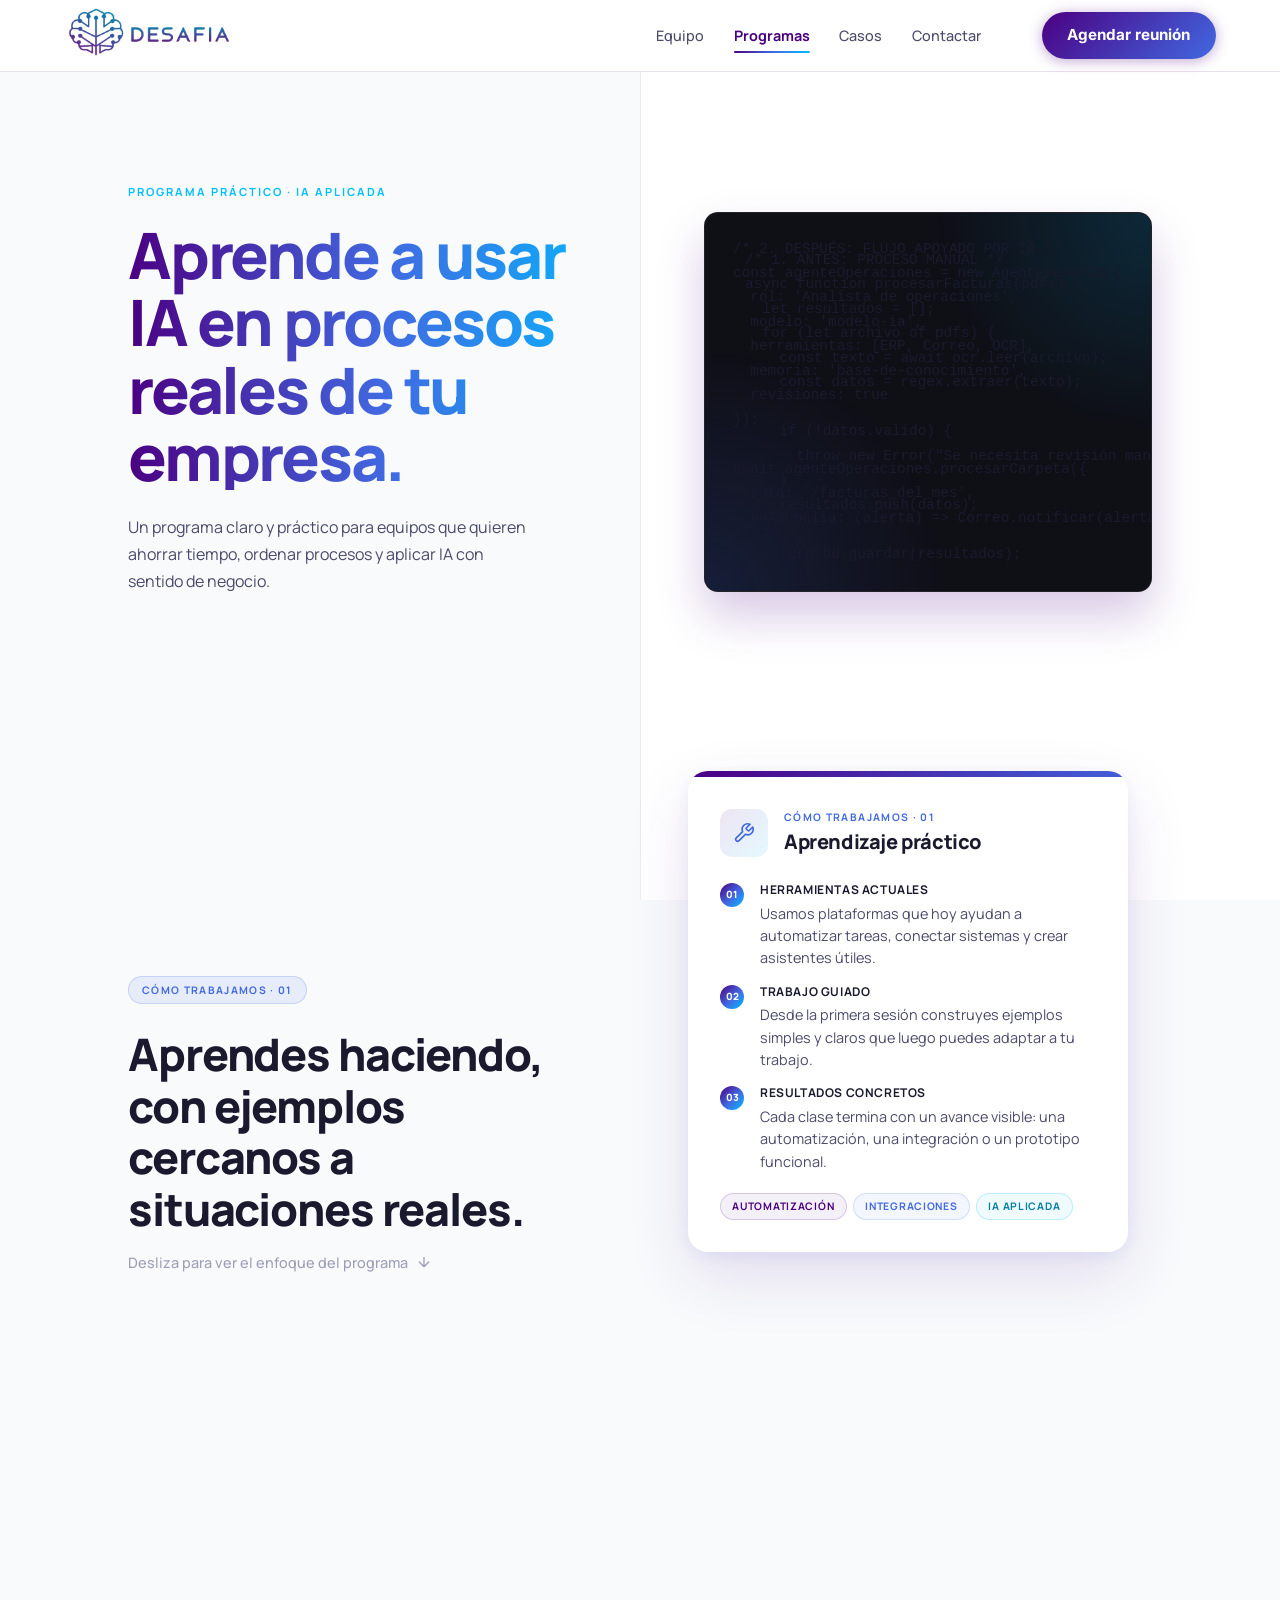
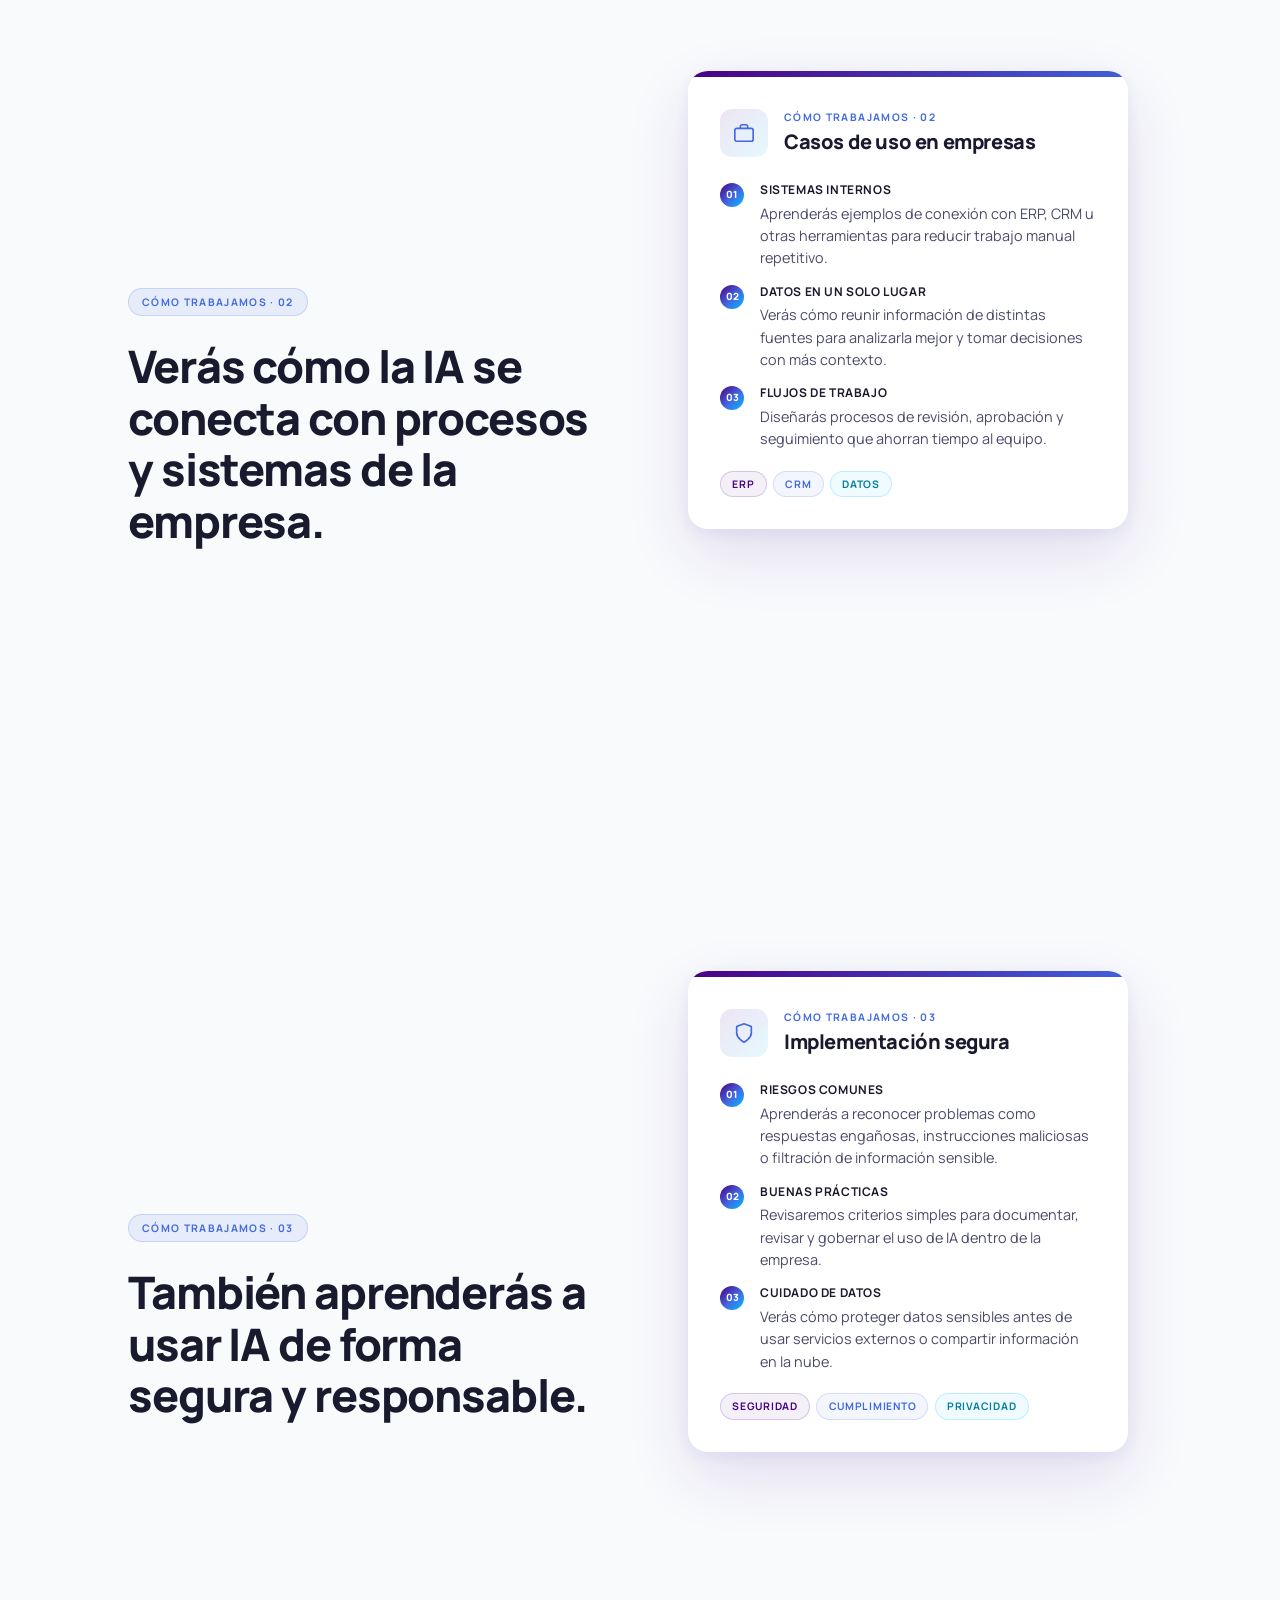
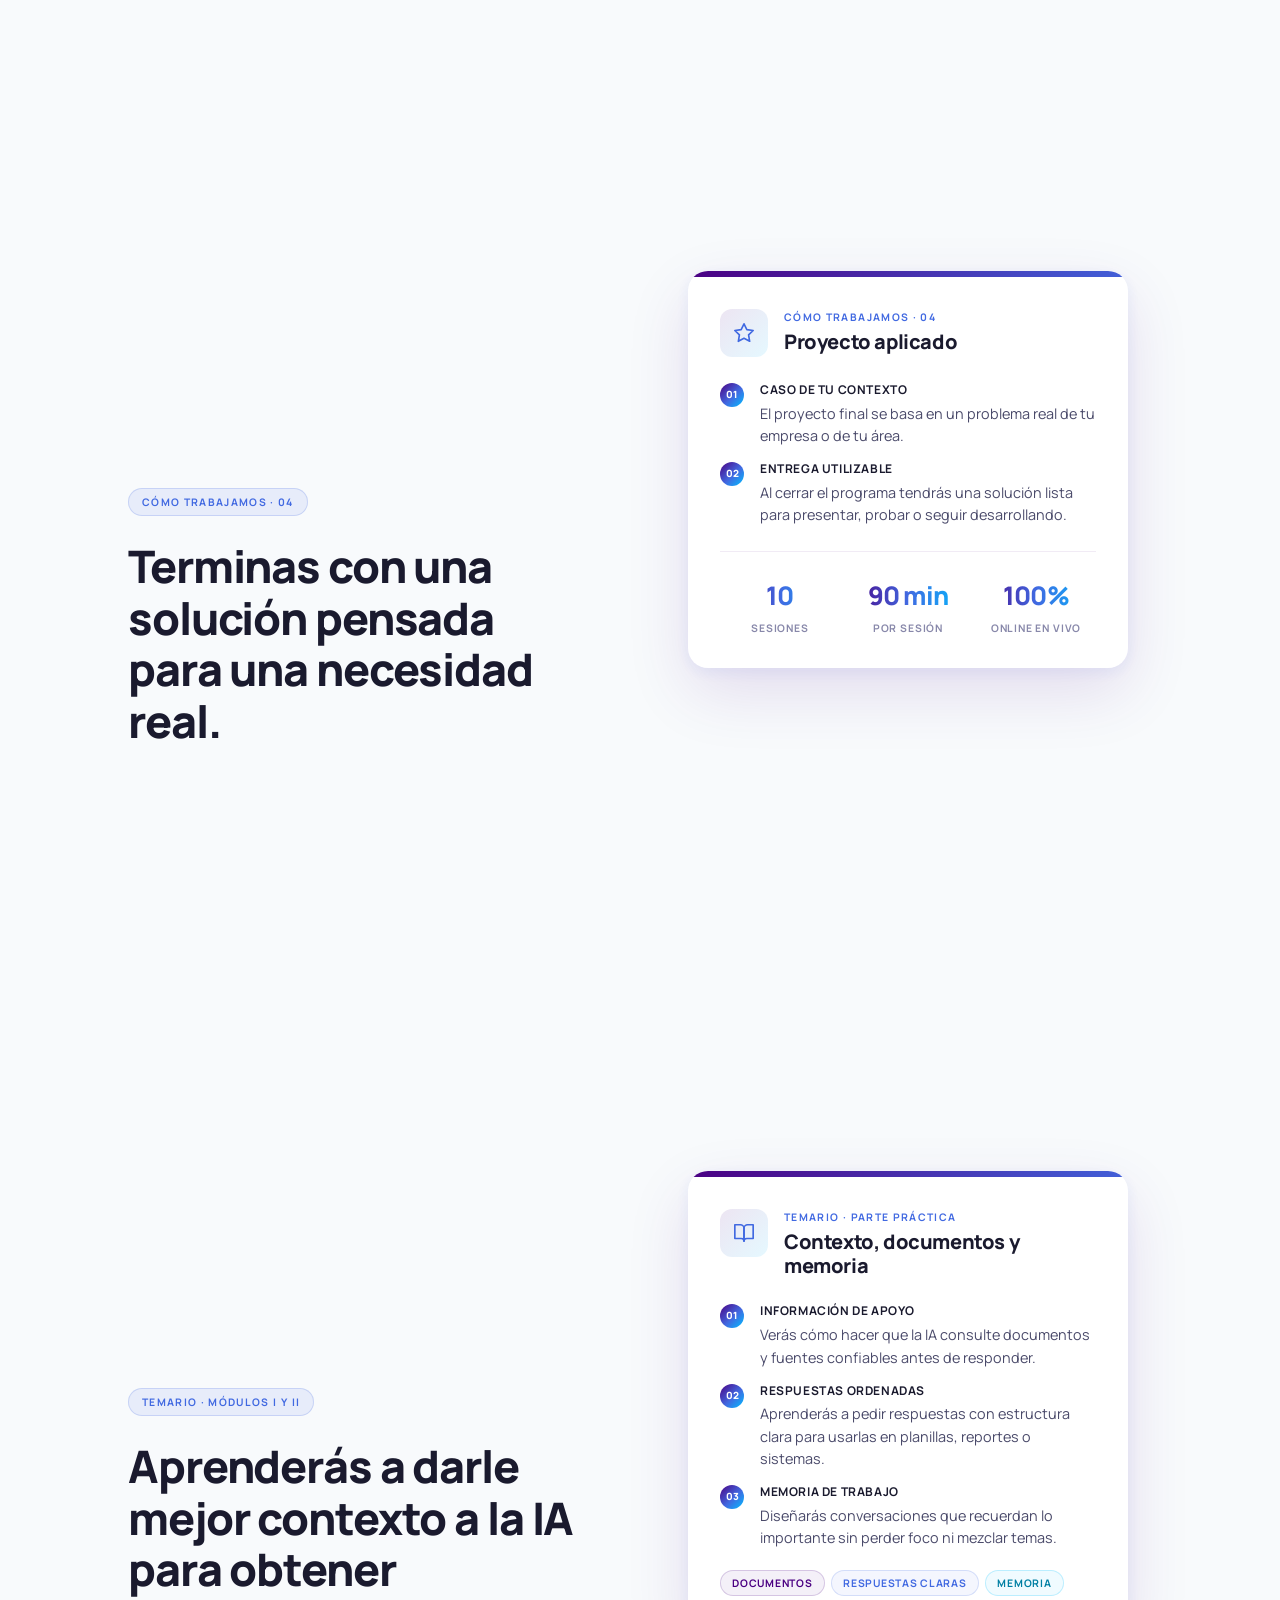
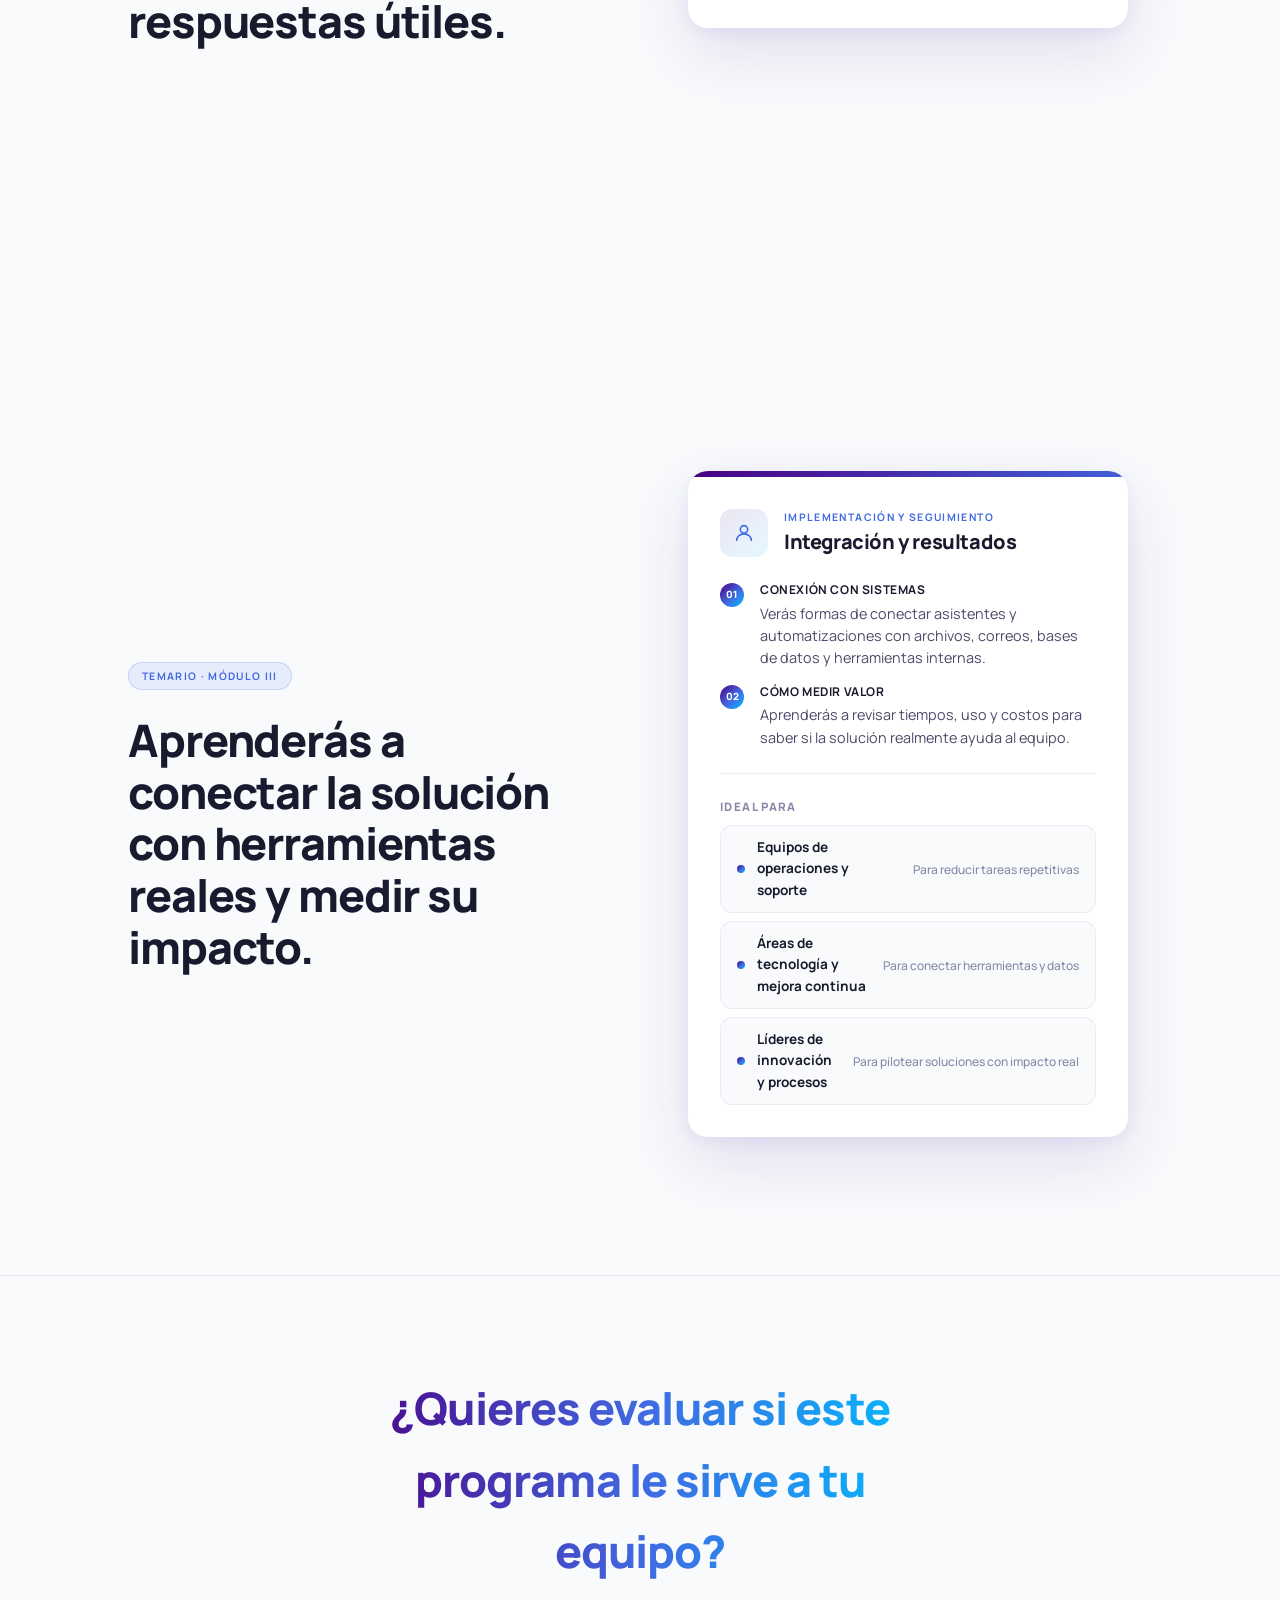
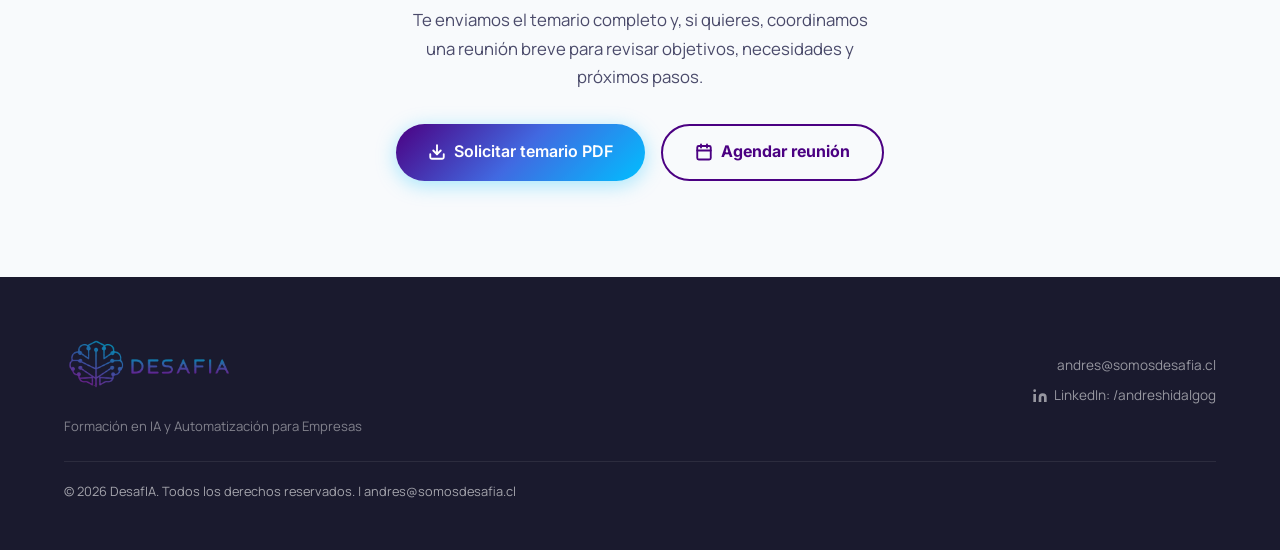
==== commit 7a1fc3ee: "Add files via upload" ====
--- a/formacion.html
+++ b/formacion.html
@@ -1,10 +1,10 @@
-<!doctype html>
+﻿<!doctype html>
 <html lang="es">
 <head>
   <meta charset="UTF-8" />
   <meta name="viewport" content="width=device-width, initial-scale=1.0" />
-  <meta name="description" content="DesafIA – Formación y Temario en IA Generativa y Automatización para empresas." />
-  <title>Formación y Temario – DesafIA</title>
+  <meta name="description" content="DesafIA – Programas de formación en IA y automatización para equipos que quieren aplicar IA de forma práctica y clara." />
+  <title>Programas de Formación en IA – DesafIA</title>
   <script>document.documentElement.classList.add('js-ready');</script>
   <link rel="preconnect" href="https://fonts.googleapis.com" />
   <link rel="preconnect" href="https://fonts.gstatic.com" crossorigin />
@@ -154,24 +154,24 @@
     }
 
     /* Reveal Animations base (JS controls visibility) */
-    .reveal {
-      opacity: 0;
-      transform: translateY(80px) scale(0.9);
-      filter: blur(10px);
-      will-change: opacity, transform, filter;
-    }
-    .reveal.is-visible {
-      animation: revealUp 1.2s cubic-bezier(0.16, 1, 0.3, 1) forwards;
-    }
-    @keyframes revealUp {
-      0% {
-        opacity: 0;
-        transform: translateY(80px) scale(0.9);
-        filter: blur(10px);
-      }
-      100% {
-        opacity: 1;
-        transform: translateY(0) scale(1);
+    .reveal {
+      opacity: 0;
+      transform: translateY(52px) scale(0.97);
+      filter: blur(6px);
+      will-change: opacity, transform, filter;
+    }
+    .reveal.is-visible {
+      animation: revealUp .95s cubic-bezier(0.16, 1, 0.3, 1) forwards;
+    }
+    @keyframes revealUp {
+      0% {
+        opacity: 0;
+        transform: translateY(52px) scale(0.97);
+        filter: blur(6px);
+      }
+      100% {
+        opacity: 1;
+        transform: translateY(0) scale(1);
         filter: blur(0);
       }
     }
@@ -179,23 +179,40 @@
     /* ═══════════════════════════════════════════════
        INFO CARD STYLING (The redesigned format)
     ═══════════════════════════════════════════════ */
-    .ic {
-      background: #fff;
-      border-radius: 20px;
-      overflow: hidden;
-      box-shadow: 0 24px 64px rgba(75,0,130,.12), 0 4px 16px rgba(65,105,225,.08);
-      outline: 1.5px solid transparent;
-      outline-offset: -1.5px;
-      position: relative;
-      /* This ensures the gradient strip doesn't get clipped weirdly */
-      display: flex; flex-direction: column;
-    }
-
-    /* Top gradient strip */
-    .ic__strip {
-      height: 6px; width: 100%;
-      background: var(--grad-main);
-    }
+    .ic {
+      background: #fff;
+      border-radius: 20px;
+      overflow: hidden;
+      box-shadow: 0 24px 64px rgba(75,0,130,.12), 0 4px 16px rgba(65,105,225,.08);
+      outline: 1.5px solid transparent;
+      outline-offset: -1.5px;
+      position: relative;
+      /* This ensures the gradient strip doesn't get clipped weirdly */
+      display: flex; flex-direction: column;
+      transition:
+        transform .45s cubic-bezier(0.16, 1, 0.3, 1),
+        box-shadow .45s ease,
+        outline-color .35s ease;
+    }
+    @media (hover:hover) {
+      .ic:hover {
+        transform: translateY(-8px);
+        box-shadow: 0 30px 72px rgba(75,0,130,.16), 0 10px 24px rgba(65,105,225,.12);
+        outline-color: rgba(65,105,225,.16);
+      }
+    }
+
+    /* Top gradient strip */
+    .ic__strip {
+      height: 6px; width: 100%;
+      background: var(--grad-main);
+      background-size: 200% 100%;
+      animation: stripFlow 10s linear infinite;
+    }
+    @keyframes stripFlow {
+      0% { background-position: 0% 50%; }
+      100% { background-position: 100% 50%; }
+    }
 
     /* Card body */
     .ic__body { padding: 2rem; }
@@ -278,12 +295,20 @@
     .ic__tag--blue   { color:var(--c-blue);   background:rgba(65,105,225,.06); border-color:rgba(65,105,225,.18); }
     .ic__tag--cyan   { color:#007fa3;          background:rgba(0,191,255,.06); border-color:rgba(0,191,255,.22); }
 
-    /* Profile pill list (s6) */
-    .ic__profiles { display: flex; flex-direction:column; gap:.5rem; margin-top:.5rem; }
-    .ic__profile {
-      display: flex; align-items:center; gap:.75rem;
-      background: #F8FAFC; border: 1px solid rgba(75,0,130,.06);
-      border-radius: 12px; padding: .65rem 1rem;
+    /* Profile pill list (s6) */
+    .ic__profiles-title {
+      font-size: .72rem;
+      font-weight: 800;
+      letter-spacing: .12em;
+      text-transform: uppercase;
+      color: var(--c-muted);
+      margin: .15rem 0 .55rem;
+    }
+    .ic__profiles { display: flex; flex-direction:column; gap:.5rem; margin-top:.5rem; }
+    .ic__profile {
+      display: flex; align-items:center; gap:.75rem;
+      background: #F8FAFC; border: 1px solid rgba(75,0,130,.06);
+      border-radius: 12px; padding: .65rem 1rem;
     }
     .ic__profile-dot {
       width: 8px; height:8px; border-radius:50%;
@@ -295,21 +320,47 @@
       /* ═══════════════════════════════════════════════
          CODE ANIMATION BLOCK (S1)
       ═══════════════════════════════════════════════ */
-      .code-anim-container {
-        position: relative; width: 100%; max-width: 580px;
-        padding: 2.2rem 2.5rem; background: #0f0f16;
-        border: 1px solid rgba(255,255,255,0.08); border-radius: 14px;
-        will-change: height; margin-top: 1.5rem;
-        font-family: "Menlo", "Consolas", monospace; font-size: .9rem;
-        line-height: 1.7; box-shadow: 0 24px 48px rgba(75,0,130,0.22);
-        max-height: 380px;
-        overflow: hidden;
-      }
-      .syntax-fn   { color: #00BFFF; }
-      .syntax-str  { color: #CCCCFF; }
-      .syntax-var  { color: #e5e5e5; }
-      .syntax-kw   { color: #4169E1; font-weight: bold; }
-      .syntax-op   { color: #6b6b8e; }
+      .code-anim-container {
+        position: relative; width: 100%; max-width: 580px;
+        padding: 2.2rem 2.5rem; background: #0f0f16;
+        border: 1px solid rgba(255,255,255,0.08); border-radius: 14px;
+        will-change: height; margin-top: 1.5rem;
+        font-family: "Menlo", "Consolas", monospace; font-size: .9rem;
+        line-height: 1.7; box-shadow: 0 24px 48px rgba(75,0,130,0.22);
+        max-height: 380px;
+        overflow: hidden;
+        transition:
+          transform .45s cubic-bezier(0.16, 1, 0.3, 1),
+          box-shadow .45s ease,
+          border-color .35s ease;
+      }
+      .code-anim-container::before {
+        content: "";
+        position: absolute;
+        inset: -1px;
+        background:
+          radial-gradient(circle at top right, rgba(0,191,255,.16), transparent 38%),
+          radial-gradient(circle at bottom left, rgba(65,105,225,.18), transparent 42%);
+        pointer-events: none;
+        opacity: .95;
+      }
+      @media (hover:hover) {
+        .code-anim-container:hover {
+          transform: translateY(-6px);
+          border-color: rgba(0,191,255,0.18);
+          box-shadow: 0 32px 64px rgba(75,0,130,0.28);
+        }
+      }
+      .code-anim-container pre,
+      .code-anim-container code {
+        position: relative;
+        z-index: 1;
+      }
+      .syntax-fn   { color: #00BFFF; }
+      .syntax-str  { color: #CCCCFF; }
+      .syntax-var  { color: #e5e5e5; }
+      .syntax-kw   { color: #4169E1; font-weight: bold; }
+      .syntax-op   { color: #6b6b8e; }
   
       .code-anim-container .waapi,
       .code-anim-container.show-animejs .animejs { position: relative; top: 0; left: 0; }
@@ -369,15 +420,39 @@
       .sticky-card { position: relative; top: 0; max-width: 100%; }
       header.page-header { padding-left: 1.5rem; padding-right: 1.5rem; min-height: auto; padding-top: calc(var(--navbar-h,72px) + 3rem); padding-bottom: 3rem; }
       
-      .closing-section { padding-left: 1.5rem; padding-right: 1.5rem; }
-      .cta-buttons { flex-direction: column; }
-      .cta-buttons .btn { justify-content: center; }
-      
-      .split-header { flex-direction: column !important; padding-right: 1.5rem !important; }
-      .split-header .header-text-col, .split-header .header-anim-col { width: 100% !important; padding: 0 !important; }
-      .header-anim-col { margin-top: 3rem; display: flex; justify-content: center; }
-    }
-  </style>
+      .closing-section { padding-left: 1.5rem; padding-right: 1.5rem; }
+      .cta-buttons { flex-direction: column; }
+      .cta-buttons .btn { justify-content: center; }
+      
+      .split-header { flex-direction: column !important; padding-right: 1.5rem !important; }
+      .split-header .header-text-col, .split-header .header-anim-col { width: 100% !important; padding: 0 !important; }
+      .header-anim-col { margin-top: 3rem; display: flex; justify-content: center; }
+    }
+
+    @media (prefers-reduced-motion: reduce) {
+      html { scroll-behavior: auto; }
+      .reveal,
+      .reveal.is-visible {
+        opacity: 1;
+        transform: none;
+        filter: none;
+        animation: none;
+      }
+      .ic,
+      .code-anim-container,
+      .btn--white-outline {
+        transition: none;
+      }
+      .ic__strip {
+        animation: none;
+      }
+      .ic:hover,
+      .code-anim-container:hover,
+      .btn--white-outline:hover {
+        transform: none;
+      }
+    }
+  </style>
 </head>
 <body>
 
@@ -388,11 +463,12 @@
       <img src="assets/imagenes/logo_desafia.png" alt="DesafIA Logo" class="navbar__logo-img" />
     </a>
     <nav class="navbar__nav" id="main-nav" aria-label="Navegación principal">
-      <a href="index.html"          class="navbar__link">Inicio</a>
-      <a href="conocenos.html" class="navbar__link">Conócenos</a>
-      <a href="formacion.html"      class="navbar__link navbar__link--active" aria-current="page">Formación</a>
+      <a href="equipo.html" class="navbar__link">Equipo</a>
+      <a href="formacion.html"      class="navbar__link navbar__link--active" aria-current="page">Programas</a>
+      <a href="casos.html" class="navbar__link">Casos</a>
+      <a href="index.html#contacto" class="navbar__link">Contactar</a>
     </nav>
-    <a href="index.html#contacto" class="btn btn--cyan navbar__cta" id="nav-cta">Contactar</a>
+    <a href="https://calendly.com/andres-somosdesafia" target="_blank" rel="noopener" class="btn btn--cta-primary navbar__cta" id="nav-cta">Agendar reunión</a>
     <button class="navbar__hamburger" id="hamburger" aria-label="Abrir menú" aria-expanded="false">
       <span></span><span></span><span></span>
     </button>
@@ -400,10 +476,11 @@
 </header>
 
 <div class="mobile-menu" id="mobile-menu" role="menu">
-  <a href="index.html"           class="mobile-menu__link">Inicio</a>
-  <a href="conocenos.html" class="mobile-menu__link">Conócenos</a>
-  <a href="formacion.html"       class="mobile-menu__link">Formación</a>
-  <a href="index.html#contacto"  class="btn btn--cyan mobile-menu__cta">Contactar</a>
+  <a href="equipo.html" class="mobile-menu__link">Equipo</a>
+  <a href="formacion.html"       class="mobile-menu__link">Programas</a>
+  <a href="casos.html" class="mobile-menu__link">Casos</a>
+  <a href="index.html#contacto"  class="mobile-menu__link">Contactar</a>
+  <a href="https://calendly.com/andres-somosdesafia" target="_blank" rel="noopener" class="btn btn--cta-primary mobile-menu__cta">Agendar reunión</a>
 </div>
 
 <!-- Progress bar top center -->
@@ -414,43 +491,43 @@
   <!-- PAGE HEADER -->
   <header class="page-header split-header" style="display:flex; align-items:center; width: 100%; padding-right: 10vw;">
     <div class="header-text-col" style="width: 50%;">
-      <p class="header-eyebrow">Programa Avanzado · DesafIA</p>
-      <h1 class="title-large">Domina la IA<br>Generativa<br>en Entornos<br>Reales.</h1>
-      <p class="header-sub">Programas técnicos para profesionales TI, consultores y equipos de innovación. De la teoría fundamental a la integración productiva en empresas.</p>
+      <p class="header-eyebrow">Programa práctico · IA aplicada</p>
+      <h1 class="title-large">Aprende a usar<br>IA en procesos<br>reales de tu<br>empresa.</h1>
+      <p class="header-sub">Un programa claro y práctico para equipos que quieren ahorrar tiempo, ordenar procesos y aplicar IA con sentido de negocio.</p>
     </div>
     
     <div class="header-anim-col" style="width: 50%; padding-left: 4rem;">
       <div class="code-anim-container">
         <!-- STEP 1 -->
-        <pre class="waapi"><code>/* 1. FLUJO MANUAL TRADICIONAL */
-async function procesarFacturas(PDFs) {
-  let extraidos = [];
-  for (let archivo of PDFs) {
-    const texto = await ocr.leer(archivo);
-    const datos = regex.extraer(texto);
-    
-    if (!datos.valido) {
-      throw new Error("Revisión manual requerida");
-    }
-    extraidos.push(datos);
-  }
-  return bd.guardar(extraidos);
-}</code></pre>
+        <pre class="waapi"><code>/* 1. ANTES: PROCESO MANUAL */
+async function procesarFacturas(pdfs) {
+  let resultados = [];
+  for (let archivo of pdfs) {
+    const texto = await ocr.leer(archivo);
+    const datos = regex.extraer(texto);
+    
+    if (!datos.valido) {
+      throw new Error("Se necesita revisión manual");
+    }
+    resultados.push(datos);
+  }
+  return bd.guardar(resultados);
+}</code></pre>
 
         <!-- STEP 2 -->
-        <pre class="animejs"><code>/* 2. SISTEMA MULTI-AGENTE DESAFIA */
-const agenteFinanzas = new AgenteDesafIA({
-  rol: 'Auditor Contable Senior',
-  modelo: 'claude-3-opus',
-  herramientas: [SAP_ERP, SlackAPI, OCR_Vision],
-  memoria: 'vector-database-rag',
-  guardrails: true
-});
-
-await agenteFinanzas.procesarCarpeta({
-  ruta: '/facturacion_q3',
-  onAnomalia: (alerta) => Slack.notificar(alerta)
-});</code></pre>
+        <pre class="animejs"><code>/* 2. DESPUÉS: FLUJO APOYADO POR IA */
+const agenteOperaciones = new AgenteDesafIA({
+  rol: 'Analista de operaciones',
+  modelo: 'modelo-ia',
+  herramientas: [ERP, Correo, OCR],
+  memoria: 'base-de-conocimiento',
+  revisiones: true
+});
+
+await agenteOperaciones.procesarCarpeta({
+  ruta: '/facturas_del_mes',
+  onAnomalia: (alerta) => Correo.notificar(alerta)
+});</code></pre>
 
       </div>
     </div>
@@ -460,11 +537,11 @@
   <section class="split-section" id="s1">
     <div class="split-left">
       <div class="left-content-inner reveal">
-        <span class="section-badge">Metodología · 01</span>
-        <h2 class="focus-text">Construcción paso a paso con herramientas reales.</h2>
-        <p class="focus-hint">
-          Desliza para conectar <svg width="16" height="16" viewBox="0 0 24 24" fill="none" stroke="currentColor" stroke-width="2" stroke-linecap="round" stroke-linejoin="round"><path d="M12 5v14M19 12l-7 7-7-7"/></svg>
-        </p>
+        <span class="section-badge">Cómo trabajamos · 01</span>
+        <h2 class="focus-text">Aprendes haciendo, con ejemplos cercanos a situaciones reales.</h2>
+        <p class="focus-hint">
+          Desliza para ver el enfoque del programa <svg width="16" height="16" viewBox="0 0 24 24" fill="none" stroke="currentColor" stroke-width="2" stroke-linecap="round" stroke-linejoin="round"><path d="M12 5v14M19 12l-7 7-7-7"/></svg>
+        </p>
       </div>
     </div>
     <div class="split-right">
@@ -480,37 +557,37 @@
                 </svg>
               </div>
               <div class="ic__header-text">
-                <span class="ic__category">Metodología · 01</span>
-                <h3 class="ic__title">100% Práctico</h3>
+                <span class="ic__category">Cómo trabajamos · 01</span>
+                <h3 class="ic__title">Aprendizaje práctico</h3>
               </div>
             </div>
             <div class="ic__rows">
               <div class="ic__row">
                 <div class="ic__row-num">01</div>
                 <div class="ic__row-text">
-                  <span class="ic__row-label">Herramientas reales</span>
-                  Trabajamos con Make, n8n y Cursor. No hay ejercicios de laboratorio: simulamos arquitecturas del mercado real.
+                  <span class="ic__row-label">Herramientas actuales</span>
+                  Usamos plataformas que hoy ayudan a automatizar tareas, conectar sistemas y crear asistentes útiles.
                 </div>
               </div>
               <div class="ic__row">
                 <div class="ic__row-num">02</div>
                 <div class="ic__row-text">
-                  <span class="ic__row-label">Código en producción</span>
-                  Desarrollo asistido por IA (Cursor y Copilot): programarás agentes funcionales desde la sesión 1.
+                  <span class="ic__row-label">Trabajo guiado</span>
+                  Desde la primera sesión construyes ejemplos simples y claros que luego puedes adaptar a tu trabajo.
                 </div>
               </div>
               <div class="ic__row">
                 <div class="ic__row-num">03</div>
                 <div class="ic__row-text">
-                  <span class="ic__row-label">Resultados TANGIBLES</span>
-                  Cada sesión finaliza exclusivamente con una automatización o API que ya está operativa en la nube.
+                  <span class="ic__row-label">Resultados concretos</span>
+                  Cada clase termina con un avance visible: una automatización, una integración o un prototipo funcional.
                 </div>
               </div>
             </div>
             <div class="ic__tags">
-              <span class="ic__tag ic__tag--purple">Make</span>
-              <span class="ic__tag ic__tag--blue">n8n</span>
-              <span class="ic__tag ic__tag--cyan">Cursor AI</span>
+              <span class="ic__tag ic__tag--purple">Automatización</span>
+              <span class="ic__tag ic__tag--blue">Integraciones</span>
+              <span class="ic__tag ic__tag--cyan">IA aplicada</span>
             </div>
           </div>
         </div>
@@ -522,8 +599,8 @@
   <section class="split-section" id="s2">
     <div class="split-left">
       <div class="left-content-inner reveal">
-        <span class="section-badge">Metodología · 02</span>
-        <h2 class="focus-text">Automatización integral de sistemas corporativos.</h2>
+        <span class="section-badge">Cómo trabajamos · 02</span>
+        <h2 class="focus-text">Verás cómo la IA se conecta con procesos y sistemas de la empresa.</h2>
       </div>
     </div>
     <div class="split-right">
@@ -540,37 +617,37 @@
                 </svg>
               </div>
               <div class="ic__header-text">
-                <span class="ic__category">Metodología · 02</span>
-                <h3 class="ic__title">Casos B2B Reales</h3>
+                <span class="ic__category">Cómo trabajamos · 02</span>
+                <h3 class="ic__title">Casos de uso en empresas</h3>
               </div>
             </div>
             <div class="ic__rows">
               <div class="ic__row">
                 <div class="ic__row-num">01</div>
                 <div class="ic__row-text">
-                  <span class="ic__row-label">Integración SAP / ERP</span>
-                  Conexión sistemática de LLMs con software de gestión para extracciones de reportes y carga de tickets automatizada.
+                  <span class="ic__row-label">Sistemas internos</span>
+                  Aprenderás ejemplos de conexión con ERP, CRM u otras herramientas para reducir trabajo manual repetitivo.
                 </div>
               </div>
               <div class="ic__row">
                 <div class="ic__row-num">02</div>
                 <div class="ic__row-text">
-                  <span class="ic__row-label">Consolidación de datos</span>
-                  La IA actúa como una capa de razonamiento que evalúa múltiples bases de datos heterogéneas y emite dashboards.
+                  <span class="ic__row-label">Datos en un solo lugar</span>
+                  Verás cómo reunir información de distintas fuentes para analizarla mejor y tomar decisiones con más contexto.
                 </div>
               </div>
               <div class="ic__row">
                 <div class="ic__row-num">03</div>
                 <div class="ic__row-text">
-                  <span class="ic__row-label">Workflows Corporativos</span>
-                  Despliegue de pipelines de aprobación y auditoría estructurada mediante herramientas "Low-Code".
+                  <span class="ic__row-label">Flujos de trabajo</span>
+                  Diseñarás procesos de revisión, aprobación y seguimiento que ahorran tiempo al equipo.
                 </div>
               </div>
             </div>
             <div class="ic__tags">
-              <span class="ic__tag ic__tag--purple">SAP</span>
-              <span class="ic__tag ic__tag--blue">Salesforce</span>
-              <span class="ic__tag ic__tag--cyan">Data Lakes</span>
+              <span class="ic__tag ic__tag--purple">ERP</span>
+              <span class="ic__tag ic__tag--blue">CRM</span>
+              <span class="ic__tag ic__tag--cyan">Datos</span>
             </div>
           </div>
         </div>
@@ -582,8 +659,8 @@
   <section class="split-section" id="s3">
     <div class="split-left">
       <div class="left-content-inner reveal">
-        <span class="section-badge">Metodología · 03</span>
-        <h2 class="focus-text">Gobernanza, compliance y mitigación de riesgos.</h2>
+        <span class="section-badge">Cómo trabajamos · 03</span>
+        <h2 class="focus-text">También aprenderás a usar IA de forma segura y responsable.</h2>
       </div>
     </div>
     <div class="split-right">
@@ -599,37 +676,37 @@
                 </svg>
               </div>
               <div class="ic__header-text">
-                <span class="ic__category">Metodología · 03</span>
-                <h3 class="ic__title">Adopción Segura</h3>
+                <span class="ic__category">Cómo trabajamos · 03</span>
+                <h3 class="ic__title">Implementación segura</h3>
               </div>
             </div>
             <div class="ic__rows">
               <div class="ic__row">
                 <div class="ic__row-num">01</div>
                 <div class="ic__row-text">
-                  <span class="ic__row-label">OWASP LLM Top 10</span>
-                  Aprenderás a detectar y bloquear ataques críticos como Prompt Injection, Jailbreak o Data Leakage de modelos.
+                  <span class="ic__row-label">Riesgos comunes</span>
+                  Aprenderás a reconocer problemas como respuestas engañosas, instrucciones maliciosas o filtración de información sensible.
                 </div>
               </div>
               <div class="ic__row">
                 <div class="ic__row-num">02</div>
                 <div class="ic__row-text">
-                  <span class="ic__row-label">Gobernanza ISO 42001</span>
-                  Bases sólidas para que las herramientas cumplan con los nuevos estándares mundiales de transparencia de IA.
+                  <span class="ic__row-label">Buenas prácticas</span>
+                  Revisaremos criterios simples para documentar, revisar y gobernar el uso de IA dentro de la empresa.
                 </div>
               </div>
               <div class="ic__row">
                 <div class="ic__row-num">03</div>
                 <div class="ic__row-text">
-                  <span class="ic__row-label">Privacidad por diseño</span>
-                  Implementación de PII maskers y técnicas de ofuscación de datos antes de enviar requests a la nube (OpenAI/Anthropic).
+                  <span class="ic__row-label">Cuidado de datos</span>
+                  Verás cómo proteger datos sensibles antes de usar servicios externos o compartir información en la nube.
                 </div>
               </div>
             </div>
             <div class="ic__tags">
-              <span class="ic__tag ic__tag--purple">OWASP LLM</span>
-              <span class="ic__tag ic__tag--blue">Compliance</span>
-              <span class="ic__tag ic__tag--cyan">Cybersecurity</span>
+              <span class="ic__tag ic__tag--purple">Seguridad</span>
+              <span class="ic__tag ic__tag--blue">Cumplimiento</span>
+              <span class="ic__tag ic__tag--cyan">Privacidad</span>
             </div>
           </div>
         </div>
@@ -641,8 +718,8 @@
   <section class="split-section" id="s4">
     <div class="split-left">
       <div class="left-content-inner reveal">
-        <span class="section-badge">Metodología · 04</span>
-        <h2 class="focus-text">Implementa una solución real al terminar el cursado.</h2>
+        <span class="section-badge">Cómo trabajamos · 04</span>
+        <h2 class="focus-text">Terminas con una solución pensada para una necesidad real.</h2>
       </div>
     </div>
     <div class="split-right">
@@ -658,23 +735,23 @@
                 </svg>
               </div>
               <div class="ic__header-text">
-                <span class="ic__category">Metodología · 04</span>
-                <h3 class="ic__title">Proyecto Final</h3>
+                <span class="ic__category">Cómo trabajamos · 04</span>
+                <h3 class="ic__title">Proyecto aplicado</h3>
               </div>
             </div>
             <div class="ic__rows">
               <div class="ic__row">
                 <div class="ic__row-num">01</div>
                 <div class="ic__row-text">
-                  <span class="ic__row-label">Entorno Corporativo Propio</span>
-                  El proyecto resuelve un problema real de tu empresa. Nada de escenarios ficticios sin valor de negocio.
+                  <span class="ic__row-label">Caso de tu contexto</span>
+                  El proyecto final se basa en un problema real de tu empresa o de tu área.
                 </div>
               </div>
               <div class="ic__row">
                 <div class="ic__row-num">02</div>
                 <div class="ic__row-text">
-                  <span class="ic__row-label">Implementación Productiva</span>
-                  Al presentarlo, te llevarás un agente conversacional o una integración completamente conectada y lista para usarse.
+                  <span class="ic__row-label">Entrega utilizable</span>
+                  Al cerrar el programa tendrás una solución lista para presentar, probar o seguir desarrollando.
                 </div>
               </div>
             </div>
@@ -685,8 +762,8 @@
                 <span class="ic__stat-label">Sesiones</span>
               </div>
               <div>
-                <span class="ic__stat-val">90'</span>
-                <span class="ic__stat-label">Por sesión</span>
+                <span class="ic__stat-val">90 min</span>
+                <span class="ic__stat-label">Por sesión</span>
               </div>
               <div>
                 <span class="ic__stat-val">100%</span>
@@ -703,8 +780,8 @@
   <section class="split-section" id="s5">
     <div class="split-left">
       <div class="left-content-inner reveal">
-        <span class="section-badge">Temario · Módulos I & II</span>
-        <h2 class="focus-text">Fundamentos estructurales y sistemas de memoria.</h2>
+        <span class="section-badge">Temario · Módulos I y II</span>
+        <h2 class="focus-text">Aprenderás a darle mejor contexto a la IA para obtener respuestas útiles.</h2>
       </div>
     </div>
     <div class="split-right">
@@ -721,37 +798,37 @@
                 </svg>
               </div>
               <div class="ic__header-text">
-                <span class="ic__category">Temario · Parte Práctica</span>
-                <h3 class="ic__title">RAG y Context Engineering</h3>
+                <span class="ic__category">Temario · Parte práctica</span>
+                <h3 class="ic__title">Contexto, documentos y memoria</h3>
               </div>
             </div>
             <div class="ic__rows">
               <div class="ic__row">
                 <div class="ic__row-num">01</div>
                 <div class="ic__row-text">
-                  <span class="ic__row-label">Mecánica de Vectores</span>
-                  Teoría aplicada y clara sobre cómo los LLMs interpretan texto en forma de "Embeddings" para bases de conocimiento.
+                  <span class="ic__row-label">Información de apoyo</span>
+                  Verás cómo hacer que la IA consulte documentos y fuentes confiables antes de responder.
                 </div>
               </div>
               <div class="ic__row">
                 <div class="ic__row-num">02</div>
                 <div class="ic__row-text">
-                  <span class="ic__row-label">Flujos Estructurados en JSON</span>
-                  Tus agentes aprenderán a extraer y clasificar información devolviendo outputs strict JSON para alimentar Bases de Datos.
+                  <span class="ic__row-label">Respuestas ordenadas</span>
+                  Aprenderás a pedir respuestas con estructura clara para usarlas en planillas, reportes o sistemas.
                 </div>
               </div>
               <div class="ic__row">
                 <div class="ic__row-num">03</div>
                 <div class="ic__row-text">
-                  <span class="ic__row-label">Diseño de Scripts y Memoria</span>
-                  Gestión avanzada de historial de conversaciones: limitadores por tokens, vector stores, y retención de memoria a largo plazo.
+                  <span class="ic__row-label">Memoria de trabajo</span>
+                  Diseñarás conversaciones que recuerdan lo importante sin perder foco ni mezclar temas.
                 </div>
               </div>
             </div>
             <div class="ic__tags">
-              <span class="ic__tag ic__tag--purple">Vector DB</span>
-              <span class="ic__tag ic__tag--blue">JSON Parsing</span>
-              <span class="ic__tag ic__tag--cyan">RAG systems</span>
+              <span class="ic__tag ic__tag--purple">Documentos</span>
+              <span class="ic__tag ic__tag--blue">Respuestas claras</span>
+              <span class="ic__tag ic__tag--cyan">Memoria</span>
             </div>
           </div>
         </div>
@@ -763,8 +840,8 @@
   <section class="split-section" id="s6">
     <div class="split-left">
       <div class="left-content-inner reveal">
-        <span class="section-badge">Módulo III · Admisibilidad</span>
-        <h2 class="focus-text">Despliegue multi-agente e integración perimetral.</h2>
+        <span class="section-badge">Temario · Módulo III</span>
+        <h2 class="focus-text">Aprenderás a conectar la solución con herramientas reales y medir su impacto.</h2>
       </div>
     </div>
     <div class="split-right">
@@ -780,44 +857,45 @@
                 </svg>
               </div>
               <div class="ic__header-text">
-                <span class="ic__category">Agentes y Arquitectura</span>
-                <h3 class="ic__title">Perfil del Alumno Ideal</h3>
+                <span class="ic__category">Implementación y seguimiento</span>
+                <h3 class="ic__title">Integración y resultados</h3>
               </div>
             </div>
             <div class="ic__rows">
               <div class="ic__row">
                 <div class="ic__row-num">01</div>
                 <div class="ic__row-text">
-                  <span class="ic__row-label">Model Context Protocol</span>
-                  El nuevo estándar (MCP) para conectar asistentes IA a sistemas locales y APIs empresariales en tiempo real.
+                  <span class="ic__row-label">Conexión con sistemas</span>
+                  Verás formas de conectar asistentes y automatizaciones con archivos, correos, bases de datos y herramientas internas.
                 </div>
               </div>
               <div class="ic__row">
                 <div class="ic__row-num">02</div>
                 <div class="ic__row-text">
-                  <span class="ic__row-label">Métricas de Producción</span>
-                  Implementación de LLM-Evals y observabilidad analítica (Latencia, Tokens, Costos).
+                  <span class="ic__row-label">Cómo medir valor</span>
+                  Aprenderás a revisar tiempos, uso y costos para saber si la solución realmente ayuda al equipo.
                 </div>
               </div>
             </div>
             <hr class="ic__div" />
-            <div class="ic__profiles">
-              <div class="ic__profile">
-                <div class="ic__profile-dot"></div>
-                <span class="ic__profile-name">Profesionales TI / DevOps</span>
-                <span class="ic__profile-note">Para agilizar procesos Cloud</span>
-              </div>
-              <div class="ic__profile">
-                <div class="ic__profile-dot"></div>
-                <span class="ic__profile-name">Consultores de Software y SAP</span>
-                <span class="ic__profile-note">Escalabilidad de interfaces clientes</span>
-              </div>
-              <div class="ic__profile">
-                <div class="ic__profile-dot"></div>
-                <span class="ic__profile-name">Tech Leads e Innovación</span>
-                <span class="ic__profile-note">Conocimientos básicos API necesarios</span>
-              </div>
-            </div>
+            <div class="ic__profiles-title">Ideal para</div>
+            <div class="ic__profiles">
+              <div class="ic__profile">
+                <div class="ic__profile-dot"></div>
+                <span class="ic__profile-name">Equipos de operaciones y soporte</span>
+                <span class="ic__profile-note">Para reducir tareas repetitivas</span>
+              </div>
+              <div class="ic__profile">
+                <div class="ic__profile-dot"></div>
+                <span class="ic__profile-name">Áreas de tecnología y mejora continua</span>
+                <span class="ic__profile-note">Para conectar herramientas y datos</span>
+              </div>
+              <div class="ic__profile">
+                <div class="ic__profile-dot"></div>
+                <span class="ic__profile-name">Líderes de innovación y procesos</span>
+                <span class="ic__profile-note">Para pilotear soluciones con impacto real</span>
+              </div>
+            </div>
           </div>
         </div>
       </div>
@@ -827,28 +905,28 @@
   <!-- CLOSING CTA -->
   <div class="closing-section">
     <div class="closer">
-      <strong>¿Preparado para implementar IA y elevar a tu equipo?</strong>
-      <p class="closer-sub">
-        Inicia tu camino hoy. Descarga el currículum completo o habla directamente con uno de nuestros arquitectos de soluciones.
-      </p>
-      <div class="cta-buttons">
-        <a href="mailto:andres@somosdesafia.cl?subject=Solicito%20el%20temario%20PDF"
-           class="btn btn--gradient btn--lg" id="cta-descargar">
+      <strong>¿Quieres evaluar si este programa le sirve a tu equipo?</strong>
+      <p class="closer-sub">
+        Te enviamos el temario completo y, si quieres, coordinamos una reunión breve para revisar objetivos, necesidades y próximos pasos.
+      </p>
+      <div class="cta-buttons">
+        <a href="mailto:andres@somosdesafia.cl?subject=Solicito%20el%20temario%20PDF"
+           class="btn btn--gradient btn--lg" id="cta-descargar">
           <svg width="18" height="18" viewBox="0 0 24 24" fill="none" stroke="currentColor" stroke-width="2.5" stroke-linecap="round" stroke-linejoin="round" aria-hidden="true">
             <path d="M21 15v4a2 2 0 0 1-2 2H5a2 2 0 0 1-2-2v-4"/>
             <polyline points="7 10 12 15 17 10"/><line x1="12" y1="15" x2="12" y2="3"/>
           </svg>
-          Descargar Temario PDF
-        </a>
-        <a href="mailto:andres@somosdesafia.cl?subject=Quiero%20agendar%20una%20asesoria"
-           class="btn btn--white-outline btn--lg" id="cta-agendar">
+          Solicitar temario PDF
+        </a>
+        <a href="mailto:andres@somosdesafia.cl?subject=Quiero%20agendar%20una%20reunion"
+           class="btn btn--white-outline btn--lg" id="cta-agendar">
           <svg width="18" height="18" viewBox="0 0 24 24" fill="none" stroke="currentColor" stroke-width="2.5" stroke-linecap="round" stroke-linejoin="round" aria-hidden="true">
             <rect x="3" y="4" width="18" height="18" rx="2"/>
             <path d="M16 2v4M8 2v4M3 10h18"/>
           </svg>
-          Agendar Asesoría
-        </a>
-      </div>
+          Agendar reunión
+        </a>
+      </div>
     </div>
   </div>
 
@@ -874,7 +952,7 @@
         LinkedIn: /andreshidalgog
       </a>
     </div>
-    <p class="footer__copy">© 2024 DesafIA. Todos los derechos reservados. | andres@somosdesafia.cl</p>
+    <p class="footer__copy">© 2026 DesafIA. Todos los derechos reservados. | andres@somosdesafia.cl</p>
   </div>
 </footer>
 
@@ -899,20 +977,21 @@
   }
   
   // Navbar & Progress Line Scroll Updates
-  const progLine = document.getElementById('progress-bar');
-  window.addEventListener('scroll', () => {
-    // Nav shadow
-    if (navbar) navbar.classList.toggle('scrolled', window.scrollY > 20);
-    
-    // JS calculation for solid robust progress bar
-    if (progLine) {
-      const scrollY = window.scrollY;
-      const height = document.documentElement.scrollHeight - document.documentElement.clientHeight;
-      const scrolled = (scrollY / height) * 100;
-      progLine.style.height = scrolled + '%';
-    }
-  }, { passive:true });
-</script>
+  const progLine = document.getElementById('progress-bar');
+
+  function updateScrollUI() {
+    if (navbar) navbar.classList.toggle('scrolled', window.scrollY > 20);
+
+    if (progLine) {
+      const maxScroll = Math.max(1, document.documentElement.scrollHeight - document.documentElement.clientHeight);
+      const scrolled = Math.min(100, Math.max(0, (window.scrollY / maxScroll) * 100));
+      progLine.style.height = scrolled + '%';
+    }
+  }
+
+  window.addEventListener('scroll', updateScrollUI, { passive:true });
+  updateScrollUI();
+</script>
 
 <!-- ═══════ SCROLL REVEAL (Standalone - no dependency on animations.js) ═══════ -->
 <script>
@@ -941,10 +1020,11 @@
 </script>
 
 <script type="module">
-  import { createLayout, $, stagger, random } from 'https://esm.sh/animejs@4.3.0';
-
-  const keywordSet = /^(const|let|var|function|return|if|else|for|while|new|this|true|false|null|undefined|async|await|import|export|from|class|extends)$/;
-  const tokenRegex = /(['"`])(?:\\.|[^\\])*?\1|[a-zA-Z_$][a-zA-Z0-9_$]*|\s+|[^a-zA-Z_$'"`\s]+/g;
+  import { createLayout, stagger, random } from 'https://esm.sh/animejs@4.3.0';
+
+  const keywordSet = /^(const|let|var|function|return|if|else|for|while|new|this|true|false|null|undefined|async|await|import|export|from|class|extends)$/;
+  const tokenRegex = /(['"`])(?:\\.|[^\\])*?\1|[a-zA-Z_$][a-zA-Z0-9_$]*|\s+|[^a-zA-Z_$'"`\s]+/g;
+  const prefersReducedMotion = window.matchMedia('(prefers-reduced-motion: reduce)').matches;
 
   function highlightCode(el) {
     const code = el.textContent;
@@ -975,45 +1055,43 @@
     el.innerHTML = html;
   }
 
-  document.querySelectorAll('.code-anim-container code').forEach(highlightCode);
-
-  const layout = createLayout('.code-anim-container', {
-    loop: false, /* Disabled native toggle loop since we are cycling 3 classes manually via setInterval */
-    alternate: false,
-    duration: 600, /* Faster duration (was 1000) */
-    delay: 50, /* Faster delay */
-    ease: 'inOutExpo',
-    enterFrom: {
-      opacity: 0,
-      duration: 800,
-      delay: 50,
-    },
-    leaveTo: {
-      opacity: 0,
-      transform: () => `translate(${random(-30, 30)}px, ${random(-150, 150)}px) rotate(${random(-20, 20)}deg)`,
-      duration: 500,
-      delay: stagger([0, 100], { from: 'random' }),
-      ease: 'out(3)'
-    }
-  });
-
-  document.fonts.ready.then(() => {
-    let animState = 0; // 0=WAAPI, 1=AnimeJS
-    
-    setInterval(() => {
-      animState = (animState + 1) % 2;
-      
-      layout.update(({ root }) => {
-        // Clear previous classes
-        root.classList.remove('show-animejs');
-        
-        // Add new class based on state
-        if (animState === 1) {
-          root.classList.add('show-animejs');
-        }
-      });
-    }, 3500); // Trigger transition every 3.5 seconds
-  });
-</script>
+  const codeBlocks = document.querySelectorAll('.code-anim-container code');
+  codeBlocks.forEach(highlightCode);
+
+  if (!prefersReducedMotion && codeBlocks.length) {
+    const layout = createLayout('.code-anim-container', {
+      loop: false,
+      alternate: false,
+      duration: 700,
+      delay: 70,
+      ease: 'inOutExpo',
+      enterFrom: {
+        opacity: 0,
+        duration: 900,
+        delay: 60,
+      },
+      leaveTo: {
+        opacity: 0,
+        transform: () => `translate(${random(-18, 18)}px, ${random(-80, 80)}px) rotate(${random(-8, 8)}deg)`,
+        duration: 560,
+        delay: stagger([0, 120], { from: 'random' }),
+        ease: 'out(3)'
+      }
+    });
+
+    document.fonts.ready.then(() => {
+      let animState = 0;
+
+      setInterval(() => {
+        animState = (animState + 1) % 2;
+
+        layout.update(({ root }) => {
+          root.classList.toggle('show-animejs', animState === 1);
+        });
+      }, 4200);
+    });
+  }
+</script>
 </body>
 </html>
+
--- a/styles.css
+++ b/styles.css
@@ -1,1139 +1,1831 @@
-/* ═══════════════════════════════════════════════
-   DesafIA – styles.css
-   Modern, corporate-tech design for DesafIA
-═══════════════════════════════════════════════ */
-
-/* ── DESIGN TOKENS ─────────────────────────────── */
-:root {
-  --primary-dark: #4b0082;
-  --primary-blue: #4169e1;
-  --accent-cyan: #00bfff;
-  --light-lavender: #ccccff;
-  --bg-white: #ffffff;
-
-  /* Derived */
-  --gradient-main: linear-gradient(
-    135deg,
-    var(--primary-dark) 0%,
-    var(--primary-blue) 50%,
-    var(--accent-cyan) 100%
-  );
-  --gradient-text: linear-gradient(
-    90deg,
-    var(--primary-dark),
-    var(--primary-blue),
-    var(--accent-cyan)
-  );
-
-  --text-dark: #1a1a2e;
-  --text-mid: #4a4a6a;
-  --text-light: #8888aa;
-  --border-light: rgba(75, 0, 130, 0.12);
-
-  --radius-sm: 8px;
-  --radius-md: 16px;
-  --radius-lg: 24px;
-  --radius-xl: 32px;
-  --radius-full: 9999px;
-
-  --shadow-card: 0 4px 24px rgba(75, 0, 130, 0.1);
-  --shadow-card-hover: 0 16px 40px rgba(75, 0, 130, 0.22);
-
-  --transition: all 0.3s cubic-bezier(0.4, 0, 0.2, 1);
-  --font: "Inter", -apple-system, BlinkMacSystemFont, system-ui, sans-serif;
-  --container-width: 1200px;
-  --container-padding: 1.5rem;
-  --navbar-h: 72px;
-}
-
-/* ── RESET & BASE ───────────────────────────────── */
-*,
-*::before,
-*::after {
-  box-sizing: border-box;
-  margin: 0;
-  padding: 0;
-}
-html {
-  scroll-behavior: smooth;
-  font-size: 16px;
-}
-body {
-  font-family: var(--font);
-  color: var(--text-dark);
-  background: var(--bg-white);
-  overflow-x: hidden;
-  line-height: 1.6;
-  -webkit-font-smoothing: antialiased;
-}
-img,
-svg {
-  display: block;
-  max-width: 100%;
-}
-a {
-  text-decoration: none;
-  color: inherit;
-}
-ul {
-  list-style: none;
-}
-
-/* ── CONTAINER ──────────────────────────────────── */
-.container {
-  width: 100%;
-  max-width: var(--container-width);
-  margin-inline: auto;
-  padding-inline: var(--container-padding);
-}
-
-/* ── UTILITY: GRADIENT TEXT ─────────────────────── */
-.gradient-text {
-  background: var(--gradient-text);
-  -webkit-background-clip: text;
-  background-clip: text;
-  -webkit-text-fill-color: transparent;
-}
-.gradient-text-light {
-  background: linear-gradient(90deg, #e0c0ff, var(--accent-cyan));
-  -webkit-background-clip: text;
-  background-clip: text;
-  -webkit-text-fill-color: transparent;
-}
-
-/* ── REVEAL ANIMATION (JS-driven) ───────────────── */
-html.js-ready .reveal {
-  opacity: 0;
-  transform: translateY(30px);
-  transition: opacity 2s cubic-bezier(0.4, 0, 0.2, 1), transform 2s cubic-bezier(0.4, 0, 0.2, 1);
-  will-change: opacity, transform;
-}
-html.js-ready .reveal.visible {
-  opacity: 1 !important;
-  transform: translateY(0) !important;
-}
-
-/* ── SECTION HEADER ─────────────────────────────── */
-.section-header {
-  text-align: center;
-  margin-bottom: 3.5rem;
-}
-.section-tag {
-  display: inline-block;
-  font-size: 0.7rem;
-  font-weight: 700;
-  letter-spacing: 0.13em;
-  text-transform: uppercase;
-  color: var(--primary-blue);
-  background: rgba(65, 105, 225, 0.1);
-  border: 1px solid rgba(65, 105, 225, 0.25);
-  padding: 0.35rem 0.85rem;
-  border-radius: var(--radius-full);
-  margin-bottom: 1rem;
-}
-.section-tag--light {
-  color: var(--light-lavender);
-  background: rgba(204, 204, 255, 0.15);
-  border-color: rgba(204, 204, 255, 0.3);
-}
-.section-title {
-  font-size: clamp(1.8rem, 3.5vw, 2.75rem);
-  font-weight: 800;
-  line-height: 1.2;
-  color: var(--text-dark);
-  margin-bottom: 1rem;
-}
-.section-desc {
-  font-size: 1.05rem;
-  color: var(--text-mid);
-  max-width: 560px;
-  margin-inline: auto;
-}
-
-/* ── BUTTONS ────────────────────────────────────── */
-.btn {
-  display: inline-flex;
-  align-items: center;
-  gap: 0.5rem;
-  font-family: var(--font);
-  font-size: 0.95rem;
-  font-weight: 600;
-  border: none;
-  cursor: pointer;
-  border-radius: var(--radius-full);
-  transition: var(--transition);
-  text-decoration: none;
-  white-space: nowrap;
-  padding: 0.7rem 1.6rem;
-}
-.btn:focus-visible {
-  outline: 3px solid var(--accent-cyan);
-  outline-offset: 3px;
-}
-.btn svg {
-  flex-shrink: 0;
-  transition: transform 0.25s ease;
-}
-.btn:hover svg {
-  transform: translateX(4px);
-}
-
-/* Gradient button */
-.btn--gradient {
-  background: var(--gradient-main);
-  color: var(--bg-white);
-  box-shadow: 0 4px 20px rgba(0, 191, 255, 0.35);
-}
-.btn--gradient:hover {
-  box-shadow: 0 8px 30px rgba(0, 191, 255, 0.5);
-  filter: brightness(1.08);
-  transform: translateY(-2px);
-}
-
-/* Cyan button */
-.btn--cyan {
-  background: var(--accent-cyan);
-  color: var(--text-dark);
-  box-shadow: 0 2px 12px rgba(0, 191, 255, 0.3);
-}
-.btn--cyan:hover {
-  background: #00d4ff;
-  box-shadow: 0 6px 20px rgba(0, 191, 255, 0.5);
-  transform: translateY(-2px);
-}
-
-/* Outline button */
-.btn--outline {
-  background: transparent;
-  color: var(--primary-dark);
-  border: 2px solid var(--primary-dark);
-}
-.btn--outline:hover {
-  background: var(--primary-dark);
-  color: var(--bg-white);
-  transform: translateY(-2px);
-}
-
-/* Sizes */
-.btn--lg {
-  padding: 0.85rem 2rem;
-  font-size: 1rem;
-}
-.btn--xl {
-  padding: 1rem 2.6rem;
-  font-size: 1.05rem;
-}
-
-/* ════════════════════════════════════════════════
-   NAVBAR
-════════════════════════════════════════════════ */
-.navbar {
-  position: fixed;
-  inset-block-start: 0;
-  inset-inline: 0;
-  z-index: 1000;
-  height: var(--navbar-h);
-  display: flex;
-  align-items: center;
-  background: rgba(255, 255, 255, 0.92);
-  backdrop-filter: blur(12px);
-  -webkit-backdrop-filter: blur(12px);
-  border-bottom: 1px solid var(--border-light);
-  transition:
-    box-shadow 0.3s ease,
-    background 0.3s ease;
-}
-.navbar.scrolled {
-  box-shadow: 0 4px 24px rgba(75, 0, 130, 0.1);
-  background: rgba(255, 255, 255, 0.97);
-}
-.navbar__inner {
-  display: flex;
-  align-items: center;
-  gap: 2rem;
-}
-.navbar__logo {
-  display: inline-block;
-  flex-shrink: 0;
-  display: flex;
-  align-items: center;
-}
-.navbar__logo-img {
-  height: clamp(55px, 8vw, 85px);
-  width: auto;
-  display: block;
-}
-.navbar__nav {
-  display: flex;
-  align-items: center;
-  gap: 0.25rem;
-  margin-inline-start: auto;
-}
-.navbar__link {
-  font-size: 0.9rem;
-  font-weight: 500;
-  color: var(--text-mid);
-  padding: 0.4rem 0.8rem;
-  border-radius: var(--radius-sm);
-  transition: var(--transition);
-  position: relative;
-}
-.navbar__link::after {
-  content: "";
-  position: absolute;
-  bottom: 0;
-  left: 50%;
-  right: 50%;
-  height: 2px;
-  background: var(--gradient-main);
-  border-radius: 2px;
-  transition:
-    left 0.25s ease,
-    right 0.25s ease;
-}
-.navbar__link:hover {
-  color: var(--primary-dark);
-}
-.navbar__link:hover::after {
-  left: 0.8rem;
-  right: 0.8rem;
-}
-.navbar__cta {
-  margin-inline-start: 1rem;
-}
-
-/* Hamburger */
-.navbar__hamburger {
-  display: none;
-  flex-direction: column;
-  gap: 5px;
-  background: none;
-  border: none;
-  cursor: pointer;
-  padding: 0.4rem;
-  margin-inline-start: auto;
-}
-.navbar__hamburger span {
-  display: block;
-  width: 24px;
-  height: 2.5px;
-  background: var(--primary-dark);
-  border-radius: 2px;
-  transition: var(--transition);
-}
-.navbar__hamburger.active span:nth-child(1) {
-  transform: translateY(7.5px) rotate(45deg);
-}
-.navbar__hamburger.active span:nth-child(2) {
-  opacity: 0;
-  transform: scaleX(0);
-}
-.navbar__hamburger.active span:nth-child(3) {
-  transform: translateY(-7.5px) rotate(-45deg);
-}
-
-/* Mobile menu */
-.mobile-menu {
-  position: fixed;
-  inset-block-start: var(--navbar-h);
-  inset-inline: 0;
-  background: rgba(255, 255, 255, 0.98);
-  backdrop-filter: blur(12px);
-  -webkit-backdrop-filter: blur(12px);
-  display: flex;
-  flex-direction: column;
-  align-items: center;
-  gap: 0.5rem;
-  padding: 2rem;
-  z-index: 999;
-  border-bottom: 1px solid var(--border-light);
-  transform: translateY(-110%);
-  transition:
-    transform 0.4s cubic-bezier(0.4, 0, 0.2, 1),
-    opacity 0.4s ease;
-  opacity: 0;
-  pointer-events: none;
-}
-.mobile-menu.open {
-  transform: translateY(0);
-  opacity: 1;
-  pointer-events: all;
-}
-.mobile-menu__link {
-  font-size: 1.1rem;
-  font-weight: 500;
-  color: var(--text-dark);
-  padding: 0.6rem 1.2rem;
-  width: 100%;
-  text-align: center;
-  border-radius: var(--radius-sm);
-  transition: var(--transition);
-}
-.mobile-menu__link:hover {
-  background: var(--light-lavender);
-  color: var(--primary-dark);
-}
-.mobile-menu__cta {
-  margin-top: 0.75rem;
-  width: 100%;
-  justify-content: center;
-}
-
-/* ════════════════════════════════════════════════
-   HERO
-════════════════════════════════════════════════ */
-.hero {
-  position: relative;
-  min-height: 100svh;
-  display: flex;
-  align-items: center;
-  padding-block: calc(var(--navbar-h) + 4rem) 5rem;
-  overflow: hidden;
-  background: #050510;
-}
-
-/* Canvas Animation */
-.hero__canvas {
-  position: absolute;
-  inset: 0;
-  width: 100%;
-  height: 100%;
-  z-index: 0;
-  pointer-events: none;
-}
-
-.hero__inner {
-  position: relative;
-  z-index: 1;
-  display: grid;
-  grid-template-columns: 1fr 1fr;
-  align-items: center;
-  gap: 2rem;
-  max-width: var(--container-width);
-}
-
-.hero__content {
-  max-width: 100%;
-}
-
-/* Actions */
-.hero__actions {
-  display: flex;
-  flex-wrap: wrap;
-  gap: 1rem;
-}
-
-.hero__title {
-  font-size: clamp(3rem, 7.5vw, 6rem);
-  font-weight: 900;
-  line-height: 1.15;
-  letter-spacing: -0.04em;
-  margin-bottom: 0.5rem;
-  color: #ffffff;
-  filter: 
-    drop-shadow(0 2px 8px rgba(0, 0, 0, 0.95)) 
-    drop-shadow(0 4px 16px rgba(0, 0, 0, 0.8));
-  overflow: visible;
-}
-
-.hero__y {
-  font-size: 0.85em;
-  display: inline-block;
-  margin-top: -0.1em;
-  line-height: 1;
-}
-
-.gradient-emp {
-  font-size: 0.9em;
-  display: inline-block;
-  margin-top: 0.15rem;
-  padding-bottom: 0.12em;
-  letter-spacing: -0.03em;
-  background: linear-gradient(90deg, #ccccff 0%, var(--accent-cyan) 100%);
-  -webkit-background-clip: text;
-  background-clip: text;
-  -webkit-text-fill-color: transparent !important;
-  text-shadow: none; /* Asegurar que no haya sombras por dentro */
-  overflow: visible;
-}
-
-/* Holographic Card */
-.holo-card {
-  width: min(480px, 95vw);
-  margin-inline: auto; /* Center within the right grid half */
-  padding: 3rem 2.5rem;
-  border-radius: 28px;
-  background: linear-gradient(
-    120deg,
-    rgba(255, 255, 255, 0.9),
-    rgba(255, 255, 255, 0.7)
-  );
-  backdrop-filter: blur(16px);
-  box-shadow: 0 0 40px rgba(65, 105, 225, 0.2),
-    inset 0 0 35px rgba(255, 255, 255, 1);
-  transform-style: preserve-3d;
-  animation: holo-float 12s ease-in-out infinite;
-  position: relative;
-  border: 1px solid rgba(255, 255, 255, 0.8);
-}
-
-.holo-card::before {
-  content: "";
-  position: absolute;
-  inset: -3px;
-  background: linear-gradient(
-    120deg,
-    transparent 20%,
-    var(--accent-cyan),
-    var(--primary-blue),
-    var(--primary-dark),
-    transparent 80%
-  );
-  filter: blur(25px);
-  opacity: 0.35;
-  z-index: -1;
-  animation: holo-bg 10s linear infinite;
-  background-size: 400% 100%;
-  border-radius: 30px;
-}
-
-.holo-card h2 {
-  font-size: 1.8rem;
-  margin-bottom: 1rem;
-  color: var(--primary-dark);
-}
-
-.holo-card p {
-  line-height: 1.6;
-  color: var(--text-mid);
-  margin-bottom: 2rem;
-  font-size: 1.05rem;
-}
-
-@keyframes holo-bg {
-  to { background-position: 400% 0; }
-}
-@keyframes holo-float {
-  0%, 100% { transform: rotateX(8deg) rotateY(-8deg) translateY(0) perspective(1000px); }
-  50% { transform: rotateX(12deg) rotateY(6deg) translateY(-20px) perspective(1000px); }
-}
-
-/* Holographic Button */
-.btn--holo {
-  display: inline-block;
-  padding: 1rem 2rem;
-  border-radius: 999px;
-  font-weight: 700;
-  letter-spacing: 0.05em;
-  color: white;
-  text-decoration: none;
-  background: linear-gradient(90deg, var(--accent-cyan), var(--primary-blue), var(--primary-dark), var(--accent-cyan));
-  background-size: 300% 100%;
-  animation: holo-bg 8s linear infinite;
-  box-shadow: 0 0 20px rgba(65, 105, 225, 0.4);
-  transition: transform 0.2s ease, box-shadow 0.2s ease;
-}
-.btn--holo:hover {
-  transform: translateY(-2px);
-  box-shadow: 0 0 30px rgba(65, 105, 225, 0.6);
-  color: white;
-}
-
-.holo-outline {
-  border-color: rgba(75, 0, 130, 0.3);
-  color: var(--primary-dark);
-  background: rgba(255, 255, 255, 0.5);
-}
-.holo-outline:hover {
-  background: var(--primary-dark);
-  color: var(--bg-white);
-  border-color: var(--primary-dark);
-}
-
-/* ════════════════════════════════════════════════
-   TRUST / SOCIAL PROOF
-════════════════════════════════════════════════ */
-.trust {
-  padding-block: 2.5rem;
-  border-top: 1px solid var(--border-light);
-  border-bottom: 1px solid var(--border-light);
-  background: rgba(204, 204, 255, 0.08);
-}
-.trust__label {
-  text-align: center;
-  font-size: 0.78rem;
-  font-weight: 600;
-  letter-spacing: 0.1em;
-  text-transform: uppercase;
-  color: var(--text-light);
-  margin-bottom: 1.25rem;
-}
-/* 3D Carousel Container */
-.scene {
-  display: grid;
-  overflow: hidden;
-  perspective: 50rem;
-  /* Lateral fade to blend with the background */
-  mask: linear-gradient(90deg, transparent, #000 15% 85%, transparent);
-  -webkit-mask: linear-gradient(90deg, transparent, #000 15% 85%, transparent);
-  padding-block: 2rem;
-  margin-top: 1rem;
-}
-
-.a3d {
-  display: grid;
-  place-self: center;
-  transform-style: preserve-3d;
-  animation: rotate3d 50s linear infinite;
-  /* Push backward so the large cylinder fits comfortably on screen */
-  transform: translateZ(-34rem);
-}
-
-@keyframes rotate3d {
-  0%   { transform: translateZ(-34rem) rotateY(0turn); }
-  100% { transform: translateZ(-34rem) rotateY(1turn); }
-}
-
-/* Pause animation on hover */
-.a3d:hover {
-  animation-play-state: paused;
-}
-
-/* Individual logo cards */
-.card {
-  --w: 16rem;
-  --ba: calc(1turn / var(--n));
-  
-  grid-area: 1 / 1;
-  width: var(--w);
-  aspect-ratio: 4 / 3; /* Proporcion óptima para emular el efecto */
-  object-fit: contain;
-  background: var(--bg-white);
-  border-radius: 1.5rem;
-  border: 1px solid var(--border-light);
-  box-shadow: 0 4px 20px rgba(75, 0, 130, 0.08);
-  padding: 2.5rem;
-  backface-visibility: hidden;
-  /* Hardcoded translateZ to push the 16 cards outwards into a larger cylinder. 
-     Radius = (width / 2) / Math.tan(Math.PI / 16) ≈ (16rem / 2) / 0.1989 ≈ 40rem */
-  transform: 
-    rotateY(calc(var(--i) * var(--ba)))
-    translateZ(42rem);
-    
-  transition: transform 0.3s ease, box-shadow 0.3s ease;
-}
-
-.card:hover {
-  box-shadow: 0 8px 30px rgba(75, 0, 130, 0.15);
-}
-
-@media (prefers-reduced-motion: reduce) {
-  .a3d { animation-duration: 90s; }
-}
-
-
-/* ════════════════════════════════════════════════
-   VALUE PROP
-════════════════════════════════════════════════ */
-.value-prop {
-  padding-block: 6rem;
-  background: var(--bg-white);
-}
-
-/* CARDS GRID */
-.cards-grid {
-  display: grid;
-  gap: 1.5rem;
-}
-.cards-grid--4 {
-  grid-template-columns: repeat(4, 1fr);
-}
-.cards-grid--3 {
-  grid-template-columns: repeat(3, 1fr);
-}
-
-/* Value cards */
-.value-card {
-  background: var(--bg-white);
-  border: 1px solid var(--border-light);
-  border-radius: var(--radius-lg);
-  padding: 2rem;
-  display: flex;
-  flex-direction: column;
-  gap: 0.75rem;
-  transition: var(--transition);
-  position: relative;
-  overflow: hidden;
-}
-.value-card::before {
-  content: "";
-  position: absolute;
-  inset: 0;
-  background: var(--gradient-main);
-  opacity: 0;
-  transition: opacity 0.35s ease;
-  z-index: 0;
-}
-.value-card:hover {
-  transform: translateY(-6px);
-  box-shadow: var(--shadow-card-hover);
-  border-color: transparent;
-}
-.value-card:hover::before {
-  opacity: 1;
-}
-.value-card > * {
-  position: relative;
-  z-index: 1;
-}
-
-.value-card__icon-wrap {
-  width: 52px;
-  height: 52px;
-  border-radius: var(--radius-md);
-  background: linear-gradient(
-    135deg,
-    rgba(75, 0, 130, 0.1),
-    rgba(0, 191, 255, 0.1)
-  );
-  display: flex;
-  align-items: center;
-  justify-content: center;
-  transition: var(--transition);
-}
-.value-card__icon {
-  width: 26px;
-  height: 26px;
-  color: var(--primary-blue);
-  transition: color 0.3s ease;
-}
-.value-card:hover .value-card__icon-wrap {
-  background: rgba(255, 255, 255, 0.2);
-}
-.value-card:hover .value-card__icon {
-  color: var(--bg-white);
-}
-
-.value-card__title {
-  font-size: 1.05rem;
-  font-weight: 700;
-  color: var(--text-dark);
-  transition: color 0.3s ease;
-}
-.value-card:hover .value-card__title {
-  color: var(--bg-white);
-}
-
-.value-card__desc {
-  font-size: 0.88rem;
-  color: var(--text-mid);
-  line-height: 1.6;
-  transition: color 0.3s ease;
-}
-.value-card:hover .value-card__desc {
-  color: rgba(255, 255, 255, 0.82);
-}
-
-/* ════════════════════════════════════════════════
-   PROGRAMS
-════════════════════════════════════════════════ */
-.programs {
-  padding-block: 6rem;
-  background: var(--light-lavender);
-  position: relative;
-  overflow: hidden;
-}
-.programs__bg-blob {
-  position: absolute;
-  width: 700px;
-  height: 700px;
-  border-radius: 50%;
-  background: radial-gradient(
-    circle,
-    rgba(75, 0, 130, 0.12) 0%,
-    transparent 70%
-  );
-  top: 50%;
-  left: 50%;
-  transform: translate(-50%, -50%);
-  pointer-events: none;
-}
-
-/* Program cards */
-.program-card {
-  background: var(--bg-white);
-  border-radius: var(--radius-lg);
-  border: 1.5px solid var(--border-light);
-  padding: 2.25rem;
-  display: flex;
-  flex-direction: column;
-  gap: 0.6rem;
-  transition: var(--transition);
-  position: relative;
-}
-.program-card:hover {
-  transform: translateY(-6px);
-  box-shadow: var(--shadow-card-hover);
-  border-color: var(--primary-blue);
-}
-.program-card--featured {
-  border-color: var(--primary-blue);
-  background: linear-gradient(160deg, #fff 60%, rgba(204, 204, 255, 0.4) 100%);
-  box-shadow: 0 8px 30px rgba(65, 105, 225, 0.15);
-}
-.program-card--featured:hover {
-  border-color: var(--accent-cyan);
-  box-shadow: 0 16px 40px rgba(0, 191, 255, 0.25);
-}
-
-.program-card__badge {
-  position: absolute;
-  top: -14px;
-  right: 2rem;
-  background: var(--gradient-main);
-  color: var(--bg-white);
-  font-size: 0.72rem;
-  font-weight: 700;
-  letter-spacing: 0.07em;
-  text-transform: uppercase;
-  padding: 0.3rem 0.9rem;
-  border-radius: var(--radius-full);
-}
-
-.program-card__level {
-  font-size: 0.7rem;
-  font-weight: 700;
-  letter-spacing: 0.1em;
-  text-transform: uppercase;
-  color: var(--text-light);
-}
-.program-card__icon-wrap {
-  width: 60px;
-  height: 60px;
-  border-radius: var(--radius-md);
-  background: linear-gradient(
-    135deg,
-    rgba(75, 0, 130, 0.08),
-    rgba(65, 105, 225, 0.12)
-  );
-  display: flex;
-  align-items: center;
-  justify-content: center;
-  margin-block: 0.5rem;
-}
-.program-card__icon-wrap svg {
-  width: 30px;
-  height: 30px;
-  color: var(--primary-blue);
-}
-.program-card--featured .program-card__icon-wrap {
-  background: linear-gradient(
-    135deg,
-    rgba(75, 0, 130, 0.12),
-    rgba(0, 191, 255, 0.15)
-  );
-}
-.program-card--featured .program-card__icon-wrap svg {
-  color: var(--primary-dark);
-}
-
-.program-card__title {
-  font-size: 1.15rem;
-  font-weight: 800;
-  color: var(--text-dark);
-}
-.program-card__audience {
-  font-size: 0.8rem;
-  font-weight: 600;
-  color: var(--primary-blue);
-  background: rgba(65, 105, 225, 0.1);
-  border-radius: var(--radius-full);
-  padding: 0.2rem 0.7rem;
-  width: fit-content;
-}
-.program-card__desc {
-  font-size: 0.9rem;
-  color: var(--text-mid);
-  line-height: 1.65;
-  flex: 1;
-}
-.program-card__link {
-  font-size: 0.88rem;
-  font-weight: 700;
-  color: var(--primary-blue);
-  margin-top: 0.5rem;
-  display: inline-flex;
-  align-items: center;
-  gap: 0.3rem;
-  transition: var(--transition);
-}
-.program-card__link:hover {
-  color: var(--accent-cyan);
-  letter-spacing: 0.03em;
-}
-
-/* ════════════════════════════════════════════════
-   CTA FINAL
-════════════════════════════════════════════════ */
-.cta-final {
-  padding-block: 7rem;
-  background: linear-gradient(
-    135deg,
-    var(--primary-dark) 0%,
-    var(--primary-blue) 60%,
-    #0090cc 100%
-  );
-  position: relative;
-  overflow: hidden;
-}
-.cta-final__bg-blob {
-  position: absolute;
-  width: 600px;
-  height: 600px;
-  border-radius: 50%;
-  background: radial-gradient(
-    circle,
-    rgba(0, 191, 255, 0.18) 0%,
-    transparent 70%
-  );
-  top: 50%;
-  left: 70%;
-  transform: translate(-50%, -50%);
-  pointer-events: none;
-  animation: blobFloat 12s ease-in-out infinite alternate;
-}
-.cta-final__inner {
-  position: relative;
-  z-index: 1;
-}
-.cta-final__content {
-  display: flex;
-  flex-direction: column;
-  align-items: center;
-  text-align: center;
-  gap: 1.25rem;
-}
-.cta-final__title {
-  font-size: clamp(1.9rem, 3.5vw, 3rem);
-  font-weight: 900;
-  line-height: 1.2;
-  color: var(--bg-white);
-  max-width: 700px;
-}
-.cta-final__subtitle {
-  font-size: 1.1rem;
-  color: rgba(255, 255, 255, 0.75);
-  max-width: 480px;
-}
-.cta-final__actions {
-  margin-top: 0.75rem;
-}
-
-/* Override outline btn in dark CTA */
-.cta-final .btn--outline {
-  border-color: rgba(255, 255, 255, 0.5);
-  color: var(--bg-white);
-}
-.cta-final .btn--outline:hover {
-  background: rgba(255, 255, 255, 0.1);
-  border-color: var(--bg-white);
-}
-.cta-final .btn--gradient {
-  background: var(--bg-white);
-  color: var(--primary-dark);
-  box-shadow: 0 8px 30px rgba(0, 0, 0, 0.2);
-}
-.cta-final .btn--gradient:hover {
-  filter: brightness(1.05);
-  box-shadow: 0 12px 40px rgba(0, 0, 0, 0.3);
-  transform: translateY(-2px);
-}
-.cta-final .btn--gradient svg {
-  color: var(--primary-dark);
-}
-
-/* ════════════════════════════════════════════════
-   FOOTER
-════════════════════════════════════════════════ */
-.footer {
-  background: var(--text-dark);
-  padding-block: 3rem;
-  color: rgba(255, 255, 255, 0.6);
-}
-.footer__inner {
-  display: grid;
-  grid-template-columns: 1fr auto;
-  align-items: center;
-  gap: 1.5rem 3rem;
-}
-.footer__brand {
-  grid-column: 1 / 2;
-}
-.footer__contact {
-  grid-column: 2 / 3;
-  grid-row: 1 / 2;
-  display: flex;
-  flex-direction: column;
-  gap: 0.5rem;
-  align-items: flex-end;
-}
-.footer__copy {
-  grid-column: 1 / -1;
-  font-size: 0.8rem;
-  border-top: 1px solid rgba(255, 255, 255, 0.08);
-  padding-top: 1.2rem;
-}
-.footer__logo {
-  -webkit-text-fill-color: transparent;
-  font-size: 1.4rem;
-  letter-spacing: -0.02em;
-}
-.footer__tagline {
-  font-size: 0.82rem;
-  margin-top: 0.4rem;
-  color: rgba(255, 255, 255, 0.45);
-}
-.footer__link {
-  display: inline-flex;
-  align-items: center;
-  gap: 0.4rem;
-  font-size: 0.85rem;
-  color: rgba(255, 255, 255, 0.55);
-  transition: color 0.25s ease;
-}
-.footer__link:hover {
-  color: var(--accent-cyan);
-}
-
-/* ════════════════════════════════════════════════
-   RESPONSIVE
-════════════════════════════════════════════════ */
-@media (max-width: 1024px) {
-  .hero__inner {
-    grid-template-columns: 1fr;
-    text-align: left;
-    gap: 3rem;
-  }
-  .hero__content {
-    max-width: 100%;
-  }
-  .cards-grid--4 {
-    grid-template-columns: repeat(2, 1fr);
-  }
-}
-
-@media (max-width: 768px) {
-  :root {
-    --container-padding: 1.25rem;
-  }
-
-  /* Navbar mobile */
-  .navbar__nav {
-    display: none;
-  }
-  .navbar__cta {
-    display: none;
-  }
-  .navbar__hamburger {
-    display: flex;
-  }
-
-  /* Hero */
-  .hero {
-    min-height: auto;
-    padding-block: calc(var(--navbar-h) + 3rem) 4rem;
-  }
-  .hero__inner { max-width: 100%; flex-direction: column; text-align: left; gap: 2rem; }
-  .hero__title { font-size: 3rem; }
-  .holo-card { transform: scale(0.95); margin-top: 1rem; }
-  .blob--1 {
-    width: 320px;
-    height: 320px;
-    top: -60px;
-    left: -80px;
-  }
-  .blob--2 {
-    width: 260px;
-    height: 260px;
-    top: 40%;
-    right: -50px;
-  }
-  .blob--3 {
-    width: 220px;
-    height: 220px;
-  }
-
-  /* Trust 3D fallback for mobile */
-  .a3d {
-    transform: translateZ(-15rem);
-  }
-  @keyframes rotate3d {
-    0%   { transform: translateZ(-15rem) rotateY(0turn); }
-    100% { transform: translateZ(-15rem) rotateY(1turn); }
-  }
-  .card {
-    --w: 12rem;
-    padding: 1.5rem;
-    /* Ajuste de radio proporcional (12rem -> ~22.5rem de radio) */
-    transform: rotateY(calc(var(--i) * var(--ba))) translateZ(22.5rem);
-  }
-
-  /* Grids → single column */
-  .cards-grid--4 {
-    grid-template-columns: 1fr;
-  }
-  .cards-grid--3 {
-    grid-template-columns: 1fr;
-  }
-
-  /* Programs */
-  .programs {
-    padding-block: 4rem;
-  }
-  .program-card--featured {
-    margin-top: 1rem;
-  }
-
-  /* CTA */
-  .cta-final {
-    padding-block: 5rem;
-  }
-
-  /* Footer */
-  .footer__inner {
-    grid-template-columns: 1fr;
-    justify-items: center;
-    text-align: center;
-  }
-  .footer__brand {
-    grid-column: 1;
-  }
-  .footer__contact {
-    grid-column: 1;
-    grid-row: auto;
-    align-items: center;
-  }
-  .footer__copy {
-    text-align: center;
-  }
-}
-
-@media (max-width: 480px) {
-  .hero__actions {
-    flex-direction: column;
-  }
-  .hero__actions .btn {
-    width: 100%;
-    justify-content: center;
-  }
-  .btn--xl {
-    font-size: 0.9rem;
-    padding: 0.85rem 1.6rem;
-  }
-}
-
-@media (min-width: 1025px) {
-  .break-lg {
-    display: inline;
-  }
-}
+﻿/* ═══════════════════════════════════════════════
+   DesafIA – styles.css
+   Modern, corporate-tech design for DesafIA
+═══════════════════════════════════════════════ */
+
+/* ── DESIGN TOKENS ─────────────────────────────── */
+:root {
+  --primary-dark: #4b0082;
+  --primary-blue: #4169e1;
+  --accent-cyan: #00bfff;
+  --light-lavender: #ccccff;
+  --bg-white: #ffffff;
+
+  /* Derived */
+  --gradient-main: linear-gradient(
+    135deg,
+    var(--primary-dark) 0%,
+    var(--primary-blue) 50%,
+    var(--accent-cyan) 100%
+  );
+  --gradient-text: linear-gradient(
+    90deg,
+    var(--primary-dark),
+    var(--primary-blue),
+    var(--accent-cyan)
+  );
+
+  --text-dark: #1a1a2e;
+  --text-mid: #4a4a6a;
+  --text-light: #8888aa;
+  --border-light: rgba(75, 0, 130, 0.12);
+
+  --radius-sm: 8px;
+  --radius-md: 16px;
+  --radius-lg: 24px;
+  --radius-xl: 32px;
+  --radius-full: 9999px;
+
+  --shadow-card: 0 4px 24px rgba(75, 0, 130, 0.1);
+  --shadow-card-hover: 0 16px 40px rgba(75, 0, 130, 0.22);
+
+  --transition: all 0.3s cubic-bezier(0.4, 0, 0.2, 1);
+  --font: "Inter", -apple-system, BlinkMacSystemFont, system-ui, sans-serif;
+  --container-width: 1200px;
+  --container-padding: 1.5rem;
+  --navbar-h: 72px;
+}
+
+/* ── RESET & BASE ───────────────────────────────── */
+*,
+*::before,
+*::after {
+  box-sizing: border-box;
+  margin: 0;
+  padding: 0;
+}
+html {
+  scroll-behavior: smooth;
+  font-size: 16px;
+}
+body {
+  font-family: var(--font);
+  color: var(--text-dark);
+  background: var(--bg-white);
+  overflow-x: hidden;
+  line-height: 1.6;
+  -webkit-font-smoothing: antialiased;
+}
+img,
+svg {
+  display: block;
+  max-width: 100%;
+}
+a {
+  text-decoration: none;
+  color: inherit;
+}
+ul {
+  list-style: none;
+}
+
+/* ── CONTAINER ──────────────────────────────────── */
+.container {
+  width: 100%;
+  max-width: var(--container-width);
+  margin-inline: auto;
+  padding-inline: var(--container-padding);
+}
+
+/* ── UTILITY: GRADIENT TEXT ─────────────────────── */
+.gradient-text {
+  background: var(--gradient-text);
+  -webkit-background-clip: text;
+  background-clip: text;
+  -webkit-text-fill-color: transparent;
+}
+.gradient-text-light {
+  background: linear-gradient(90deg, #e0c0ff, var(--accent-cyan));
+  -webkit-background-clip: text;
+  background-clip: text;
+  -webkit-text-fill-color: transparent;
+}
+
+/* ── REVEAL ANIMATION (JS-driven) ───────────────── */
+html.js-ready .reveal {
+  opacity: 0;
+  transform: translateY(42px) scale(0.96);
+  filter: blur(10px);
+  transition:
+    opacity 0.9s cubic-bezier(0.16, 1, 0.3, 1),
+    transform 0.9s cubic-bezier(0.16, 1, 0.3, 1),
+    filter 0.9s cubic-bezier(0.16, 1, 0.3, 1);
+  will-change: opacity, transform, filter;
+}
+html.js-ready .reveal.visible {
+  opacity: 1 !important;
+  transform: translateY(0) scale(1) !important;
+  filter: blur(0) !important;
+}
+
+/* ── SECTION HEADER ─────────────────────────────── */
+.section-header {
+  text-align: center;
+  margin-bottom: 3.5rem;
+}
+.section-tag {
+  display: inline-block;
+  font-size: 0.7rem;
+  font-weight: 700;
+  letter-spacing: 0.13em;
+  text-transform: uppercase;
+  color: var(--primary-blue);
+  background: rgba(65, 105, 225, 0.1);
+  border: 1px solid rgba(65, 105, 225, 0.25);
+  padding: 0.35rem 0.85rem;
+  border-radius: var(--radius-full);
+  margin-bottom: 1rem;
+}
+.section-tag--light {
+  color: var(--light-lavender);
+  background: rgba(204, 204, 255, 0.15);
+  border-color: rgba(204, 204, 255, 0.3);
+}
+.section-title {
+  font-size: clamp(1.8rem, 3.5vw, 2.75rem);
+  font-weight: 800;
+  line-height: 1.2;
+  color: var(--text-dark);
+  margin-bottom: 1rem;
+}
+.section-desc {
+  font-size: 1.05rem;
+  color: var(--text-mid);
+  max-width: 560px;
+  margin-inline: auto;
+}
+
+/* ── BUTTONS ────────────────────────────────────── */
+.btn {
+  display: inline-flex;
+  align-items: center;
+  gap: 0.5rem;
+  font-family: var(--font);
+  font-size: 0.95rem;
+  font-weight: 600;
+  border: none;
+  cursor: pointer;
+  border-radius: var(--radius-full);
+  transition: var(--transition);
+  text-decoration: none;
+  white-space: nowrap;
+  padding: 0.7rem 1.6rem;
+}
+.btn:focus-visible {
+  outline: 3px solid var(--accent-cyan);
+  outline-offset: 3px;
+}
+.btn svg {
+  flex-shrink: 0;
+  transition: transform 0.25s ease;
+}
+.btn:hover svg {
+  transform: translateX(4px);
+}
+
+/* Gradient button */
+.btn--gradient {
+  background: var(--gradient-main);
+  color: var(--bg-white);
+  box-shadow: 0 4px 20px rgba(0, 191, 255, 0.35);
+}
+.btn--gradient:hover {
+  box-shadow: 0 8px 30px rgba(0, 191, 255, 0.5);
+  filter: brightness(1.08);
+  transform: translateY(-2px);
+}
+
+/* Cyan button */
+.btn--cyan {
+  background: var(--accent-cyan);
+  color: var(--text-dark);
+  box-shadow: 0 2px 12px rgba(0, 191, 255, 0.3);
+}
+.btn--cyan:hover {
+  background: #00d4ff;
+  box-shadow: 0 6px 20px rgba(0, 191, 255, 0.5);
+  transform: translateY(-2px);
+}
+
+/* Outline button */
+.btn--outline {
+  background: transparent;
+  color: var(--primary-dark);
+  border: 2px solid var(--primary-dark);
+}
+.btn--outline:hover {
+  background: var(--primary-dark);
+  color: var(--bg-white);
+  transform: translateY(-2px);
+}
+
+/* Sizes */
+.btn--lg {
+  padding: 0.85rem 2rem;
+  font-size: 1rem;
+}
+.btn--xl {
+  padding: 1rem 2.6rem;
+  font-size: 1.05rem;
+}
+
+/* ════════════════════════════════════════════════
+   NAVBAR
+════════════════════════════════════════════════ */
+.navbar {
+  position: fixed;
+  inset-block-start: 0;
+  inset-inline: 0;
+  z-index: 1000;
+  height: var(--navbar-h);
+  display: flex;
+  align-items: center;
+  background: rgba(255, 255, 255, 0.92);
+  backdrop-filter: blur(12px);
+  -webkit-backdrop-filter: blur(12px);
+  border-bottom: 1px solid var(--border-light);
+  transition:
+    box-shadow 0.3s ease,
+    background 0.3s ease;
+}
+.navbar.scrolled {
+  box-shadow: 0 4px 24px rgba(75, 0, 130, 0.1);
+  background: rgba(255, 255, 255, 0.97);
+}
+.navbar__inner {
+  display: flex;
+  align-items: center;
+  gap: 2rem;
+}
+.navbar__logo {
+  display: inline-block;
+  flex-shrink: 0;
+  display: flex;
+  align-items: center;
+}
+.navbar__logo-img {
+  height: clamp(55px, 8vw, 85px);
+  width: auto;
+  display: block;
+}
+.navbar__nav {
+  display: flex;
+  align-items: center;
+  gap: 0.25rem;
+  margin-inline-start: auto;
+}
+.navbar__link {
+  font-size: 0.9rem;
+  font-weight: 500;
+  color: var(--text-mid);
+  padding: 0.4rem 0.8rem;
+  border-radius: var(--radius-sm);
+  transition: var(--transition);
+  position: relative;
+}
+.navbar__link::after {
+  content: "";
+  position: absolute;
+  bottom: 0;
+  left: 50%;
+  right: 50%;
+  height: 2px;
+  background: var(--gradient-main);
+  border-radius: 2px;
+  transition:
+    left 0.25s ease,
+    right 0.25s ease;
+}
+.navbar__link:hover {
+  color: var(--primary-dark);
+}
+.navbar__link:hover::after {
+  left: 0.8rem;
+  right: 0.8rem;
+}
+.navbar__cta {
+  margin-inline-start: 1rem;
+}
+
+/* Primary CTA button – "Agendar reunión" */
+.btn--cta-primary {
+  background: linear-gradient(135deg, #4B0082, #4169E1);
+  color: #fff;
+  font-weight: 700;
+  box-shadow: 0 2px 14px rgba(75, 0, 130, 0.35);
+}
+.btn--cta-primary:hover {
+  background: linear-gradient(135deg, #5a0099, #4a78f0);
+  box-shadow: 0 6px 20px rgba(75, 0, 130, 0.5);
+  transform: translateY(-2px);
+}
+
+/* Hamburger */
+.navbar__hamburger {
+  display: none;
+  flex-direction: column;
+  gap: 5px;
+  background: none;
+  border: none;
+  cursor: pointer;
+  padding: 0.4rem;
+  margin-inline-start: auto;
+}
+.navbar__hamburger span {
+  display: block;
+  width: 24px;
+  height: 2.5px;
+  background: var(--primary-dark);
+  border-radius: 2px;
+  transition: var(--transition);
+}
+.navbar__hamburger.active span:nth-child(1) {
+  transform: translateY(7.5px) rotate(45deg);
+}
+.navbar__hamburger.active span:nth-child(2) {
+  opacity: 0;
+  transform: scaleX(0);
+}
+.navbar__hamburger.active span:nth-child(3) {
+  transform: translateY(-7.5px) rotate(-45deg);
+}
+
+/* Mobile menu */
+.mobile-menu {
+  position: fixed;
+  inset-block-start: var(--navbar-h);
+  inset-inline: 0;
+  background: rgba(255, 255, 255, 0.98);
+  backdrop-filter: blur(12px);
+  -webkit-backdrop-filter: blur(12px);
+  display: flex;
+  flex-direction: column;
+  align-items: center;
+  gap: 0.5rem;
+  padding: 2rem;
+  z-index: 999;
+  border-bottom: 1px solid var(--border-light);
+  transform: translateY(-110%);
+  transition:
+    transform 0.4s cubic-bezier(0.4, 0, 0.2, 1),
+    opacity 0.4s ease;
+  opacity: 0;
+  pointer-events: none;
+}
+.mobile-menu.open {
+  transform: translateY(0);
+  opacity: 1;
+  pointer-events: all;
+}
+.mobile-menu__link {
+  font-size: 1.1rem;
+  font-weight: 500;
+  color: var(--text-dark);
+  padding: 0.6rem 1.2rem;
+  width: 100%;
+  text-align: center;
+  border-radius: var(--radius-sm);
+  transition: var(--transition);
+}
+.mobile-menu__link:hover {
+  background: var(--light-lavender);
+  color: var(--primary-dark);
+}
+.mobile-menu__cta {
+  margin-top: 0.75rem;
+  width: 100%;
+  justify-content: center;
+}
+
+/* ════════════════════════════════════════════════
+   HERO
+════════════════════════════════════════════════ */
+.hero {
+  position: relative;
+  height: 100svh;
+  min-height: 600px;
+  display: flex;
+  align-items: center;
+  padding-block: calc(var(--navbar-h) + 2rem) 3.5rem;
+  overflow: hidden;
+  background: #050510;
+  isolation: isolate;
+}
+
+.hero::before {
+  content: "";
+  position: absolute;
+  inset: 0;
+  background: linear-gradient(
+    90deg,
+    rgba(5, 5, 16, 0.97) 0%,
+    rgba(5, 5, 16, 0.92) 28%,
+    rgba(5, 5, 16, 0.68) 52%,
+    rgba(5, 5, 16, 0.26) 76%,
+    rgba(5, 5, 16, 0.08) 100%
+  );
+  z-index: 1;
+  pointer-events: none;
+}
+
+/* Canvas Animation */
+.hero__canvas {
+  position: absolute;
+  inset: 0;
+  width: 100%;
+  height: 100%;
+  z-index: 0;
+  pointer-events: none;
+}
+
+.hero__inner {
+  position: relative;
+  z-index: 2;
+  max-width: var(--container-width);
+}
+
+.hero__content {
+  max-width: 38rem;
+  position: relative;
+  z-index: 1;
+  display: flex;
+  flex-direction: column;
+  gap: 0;
+}
+
+/* Actions */
+.hero__actions {
+  display: flex;
+  flex-wrap: wrap;
+  gap: 1rem;
+}
+
+.hero__title {
+  font-size: clamp(2.2rem, 5vw, 4rem);
+  font-weight: 900;
+  line-height: 1.15;
+  letter-spacing: -0.04em;
+  margin-bottom: 0.5rem;
+  color: #ffffff;
+  filter:
+    drop-shadow(0 2px 8px rgba(0, 0, 0, 0.95))
+    drop-shadow(0 4px 16px rgba(0, 0, 0, 0.8));
+  overflow: visible;
+}
+
+.hero__y {
+  font-size: 0.85em;
+  display: inline-block;
+  margin-top: -0.1em;
+  line-height: 1;
+}
+
+.gradient-emp {
+  font-size: 1.35em;
+  display: block;
+  margin-top: 0.1rem;
+  margin-bottom: 0.1rem;
+  padding-bottom: 0.08em;
+  letter-spacing: -0.03em;
+  background: linear-gradient(90deg, #ccccff 0%, var(--accent-cyan) 100%);
+  -webkit-background-clip: text;
+  background-clip: text;
+  -webkit-text-fill-color: transparent !important;
+  text-shadow: none; /* Asegurar que no haya sombras por dentro */
+  overflow: visible;
+}
+
+/* Hero divider */
+.hero__divider {
+  width: 4rem;
+  height: 2px;
+  margin: 1.2rem 0;
+  border-radius: 2px;
+  background: linear-gradient(90deg, var(--accent-cyan), var(--primary-blue), transparent);
+  box-shadow: 0 0 12px rgba(0, 191, 255, 0.4);
+}
+
+/* Hero subtitle */
+.hero__subtitle {
+  font-size: clamp(0.95rem, 1.5vw, 1.1rem);
+  line-height: 1.6;
+  color: rgba(255, 255, 255, 0.72);
+  margin-bottom: 1.4rem;
+  max-width: 32rem;
+  font-weight: 400;
+}
+
+/* Hero chips */
+.hero__chips {
+  display: flex;
+  flex-wrap: wrap;
+  gap: 0.6rem;
+  margin-bottom: 1.6rem;
+}
+
+.hero__chip {
+  display: inline-flex;
+  align-items: center;
+  gap: 0.45rem;
+  padding: 0.5rem 1rem;
+  font-size: 0.82rem;
+  font-weight: 600;
+  letter-spacing: 0.02em;
+  color: rgba(255, 255, 255, 0.92);
+  background: rgba(255, 255, 255, 0.06);
+  border: 1px solid rgba(255, 255, 255, 0.12);
+  border-radius: 999px;
+  -webkit-backdrop-filter: blur(10px);
+  backdrop-filter: blur(10px);
+  transition: border-color 0.3s cubic-bezier(0.25, 1, 0.5, 1),
+              background 0.3s cubic-bezier(0.25, 1, 0.5, 1),
+              box-shadow 0.3s cubic-bezier(0.25, 1, 0.5, 1);
+  white-space: nowrap;
+}
+
+.hero__chip svg {
+  flex-shrink: 0;
+  color: var(--accent-cyan);
+  opacity: 0.85;
+}
+
+.hero__chip:hover {
+  background: rgba(0, 191, 255, 0.1);
+  border-color: rgba(0, 191, 255, 0.35);
+  box-shadow: 0 0 18px rgba(0, 191, 255, 0.15);
+}
+
+@keyframes holo-bg {
+  to { background-position: 400% 0; }
+}
+
+/* Scroll hint indicator */
+.hero__scroll-hint {
+  position: absolute;
+  bottom: 2rem;
+  left: 50%;
+  transform: translateX(-50%);
+  z-index: 2;
+  display: flex;
+  flex-direction: column;
+  align-items: center;
+  gap: 0.5rem;
+  animation: scrollFade 2.5s ease-in-out infinite;
+}
+.hero__scroll-icon {
+  opacity: 0.7;
+}
+.hero__scroll-dot {
+  animation: scrollBounce 2.5s ease-in-out infinite;
+}
+.hero__scroll-text {
+  font-size: 0.7rem;
+  font-weight: 600;
+  letter-spacing: 0.12em;
+  text-transform: uppercase;
+  color: rgba(255, 255, 255, 0.5);
+}
+@keyframes scrollBounce {
+  0%, 100% { cy: 10; opacity: 1; }
+  50% { cy: 26; opacity: 0.3; }
+}
+@keyframes scrollFade {
+  0%, 100% { opacity: 0.7; }
+  50% { opacity: 1; }
+}
+
+/* Holographic Button */
+.btn--holo {
+  display: inline-block;
+  padding: 1rem 2rem;
+  border-radius: 999px;
+  font-weight: 700;
+  letter-spacing: 0.05em;
+  color: white;
+  text-decoration: none;
+  background: linear-gradient(90deg, var(--accent-cyan), var(--primary-blue), var(--primary-dark), var(--accent-cyan));
+  background-size: 300% 100%;
+  animation: holo-bg 8s linear infinite;
+  box-shadow: 0 0 20px rgba(65, 105, 225, 0.4);
+  transition: transform 0.2s ease, box-shadow 0.2s ease;
+}
+.btn--holo:hover {
+  transform: translateY(-2px);
+  box-shadow: 0 0 30px rgba(65, 105, 225, 0.6);
+  color: white;
+}
+
+.holo-outline {
+  border-color: rgba(75, 0, 130, 0.3);
+  color: var(--primary-dark);
+  background: rgba(255, 255, 255, 0.5);
+}
+.holo-outline:hover {
+  background: var(--primary-dark);
+  color: var(--bg-white);
+  border-color: var(--primary-dark);
+}
+
+/* ════════════════════════════════════════════════
+   TRUST / SOCIAL PROOF
+════════════════════════════════════════════════ */
+.trust {
+  padding-block: 2.5rem;
+  border-top: 1px solid var(--border-light);
+  border-bottom: 1px solid var(--border-light);
+  background: rgba(204, 204, 255, 0.08);
+}
+.trust__label {
+  text-align: center;
+  font-size: 0.78rem;
+  font-weight: 600;
+  letter-spacing: 0.1em;
+  text-transform: uppercase;
+  color: var(--text-light);
+  margin-bottom: 1.25rem;
+}
+/* 3D Carousel Container */
+.scene {
+  display: grid;
+  overflow: hidden;
+  perspective: 50rem;
+  /* Lateral fade to blend with the background */
+  mask: linear-gradient(90deg, transparent, #000 15% 85%, transparent);
+  -webkit-mask: linear-gradient(90deg, transparent, #000 15% 85%, transparent);
+  padding-block: 2rem;
+  margin-top: 1rem;
+}
+
+.a3d {
+  display: grid;
+  place-self: center;
+  transform-style: preserve-3d;
+  animation: rotate3d 50s linear infinite;
+  /* Push backward so the large cylinder fits comfortably on screen */
+  transform: translateZ(-34rem);
+}
+
+@keyframes rotate3d {
+  0%   { transform: translateZ(-34rem) rotateY(0turn); }
+  100% { transform: translateZ(-34rem) rotateY(1turn); }
+}
+
+/* Pause animation on hover */
+.a3d:hover {
+  animation-play-state: paused;
+}
+
+/* Individual logo cards */
+.card {
+  --w: 16rem;
+  --ba: calc(1turn / var(--n));
+  
+  grid-area: 1 / 1;
+  width: var(--w);
+  aspect-ratio: 4 / 3; /* Proporcion óptima para emular el efecto */
+  object-fit: contain;
+  background: var(--bg-white);
+  border-radius: 1.5rem;
+  border: 1px solid var(--border-light);
+  box-shadow: 0 4px 20px rgba(75, 0, 130, 0.08);
+  padding: 2.5rem;
+  backface-visibility: hidden;
+  /* Hardcoded translateZ to push the 16 cards outwards into a larger cylinder. 
+     Radius = (width / 2) / Math.tan(Math.PI / 16) ≈ (16rem / 2) / 0.1989 ≈ 40rem */
+  transform: 
+    rotateY(calc(var(--i) * var(--ba)))
+    translateZ(42rem);
+    
+  transition: transform 0.3s ease, box-shadow 0.3s ease;
+}
+
+.card:hover {
+  box-shadow: 0 8px 30px rgba(75, 0, 130, 0.15);
+}
+
+@media (prefers-reduced-motion: reduce) {
+  .a3d { animation-duration: 90s; }
+}
+
+/* ════════════════════════════════════════════════
+   VALUE PROP
+════════════════════════════════════════════════ */
+.value-prop {
+  padding-block: 6rem;
+  background: #f8f9fc;
+  position: relative;
+  overflow: hidden;
+}
+
+.value-prop__glow {
+  position: absolute;
+  top: 50%;
+  left: 50%;
+  translate: -50% -50%;
+  width: 700px;
+  height: 400px;
+  background: radial-gradient(ellipse, rgba(65, 105, 225, 0.06) 0%, transparent 70%);
+  pointer-events: none;
+  z-index: 0;
+}
+
+.value-prop .container {
+  position: relative;
+  z-index: 1;
+}
+
+/* CARDS GRID */
+.cards-grid {
+  display: grid;
+  gap: 1.5rem;
+}
+.cards-grid--4 {
+  grid-template-columns: repeat(4, 1fr);
+}
+.cards-grid--3 {
+  grid-template-columns: repeat(3, 1fr);
+}
+
+/* Value cards */
+.value-card--glass {
+  background-image: linear-gradient(145deg, #0a2540 0%, #06182c 100%);
+  border-radius: 24px;
+  border: 1px solid rgba(255, 255, 255, 0.06);
+  display: flex;
+  flex-direction: column;
+  transition: transform 0.4s cubic-bezier(0.16, 1, 0.3, 1),
+              box-shadow 0.4s cubic-bezier(0.16, 1, 0.3, 1),
+              border-color 0.4s ease;
+  position: relative;
+  overflow: hidden;
+  min-height: 260px;
+  box-shadow: 0 8px 32px rgba(10, 37, 64, 0.12);
+  padding: 0;
+  isolation: isolate;
+}
+
+.value-card--glass:hover {
+  transform: translateY(-6px) scale(1.02);
+  box-shadow: 0 20px 50px rgba(10, 37, 64, 0.25);
+  border-color: rgba(255, 255, 255, 0.15);
+}
+
+/* Accent glow strip at top of each card */
+.value-card__accent {
+  position: absolute;
+  top: 0;
+  left: 0;
+  right: 0;
+  height: 3px;
+  z-index: 4;
+  transition: height 0.4s cubic-bezier(0.16, 1, 0.3, 1),
+              opacity 0.4s ease;
+}
+.value-card__accent--cyan {
+  background: linear-gradient(90deg, var(--accent-cyan), rgba(0, 191, 255, 0.3));
+  box-shadow: 0 0 20px rgba(0, 191, 255, 0.3);
+}
+.value-card__accent--blue {
+  background: linear-gradient(90deg, var(--primary-blue), rgba(65, 105, 225, 0.3));
+  box-shadow: 0 0 20px rgba(65, 105, 225, 0.3);
+}
+.value-card__accent--purple {
+  background: linear-gradient(90deg, #8b5cf6, rgba(139, 92, 246, 0.3));
+  box-shadow: 0 0 20px rgba(139, 92, 246, 0.3);
+}
+
+.value-card--glass:hover .value-card__accent {
+  height: 4px;
+  opacity: 1;
+}
+
+/* Card canvas animation background – sits ABOVE overlay, below text */
+.value-card__canvas {
+  position: absolute;
+  inset: 0;
+  width: 100%;
+  height: 100%;
+  z-index: 2;
+  pointer-events: none;
+  opacity: 0.95;
+}
+
+/* Dark overlay so text remains readable */
+.value-card__overlay {
+  position: absolute;
+  inset: 0;
+  z-index: 3;
+  background: linear-gradient(
+    160deg,
+    rgba(6, 24, 44, 0.7) 0%,
+    rgba(6, 24, 44, 0.42) 50%,
+    rgba(6, 24, 44, 0.66) 100%
+  );
+  pointer-events: none;
+  transition: background 0.4s ease;
+}
+
+.value-card--glass:hover .value-card__overlay {
+  background: linear-gradient(
+    160deg,
+    rgba(6, 24, 44, 0.62) 0%,
+    rgba(6, 24, 44, 0.28) 50%,
+    rgba(6, 24, 44, 0.55) 100%
+  );
+}
+
+.value-card__content {
+  position: relative;
+  z-index: 5;
+  padding: 2.2rem 2rem;
+  display: flex;
+  flex-direction: column;
+  justify-content: flex-start;
+  height: 100%;
+  text-align: left;
+}
+
+.value-card__highlight {
+  font-size: clamp(2.2rem, 3.5vw, 3rem);
+  font-weight: 800;
+  letter-spacing: -0.04em;
+  background: linear-gradient(135deg, #ffffff 0%, #dbe2f1 100%);
+  -webkit-background-clip: text;
+  background-clip: text;
+  -webkit-text-fill-color: transparent;
+  line-height: 1.15;
+  margin-bottom: 0.6rem;
+  display: block;
+}
+
+.value-card__title {
+  font-size: clamp(0.95rem, 1.3vw, 1.08rem);
+  font-weight: 400;
+  color: rgba(255, 255, 255, 0.6);
+  line-height: 1.55;
+  letter-spacing: 0.01em;
+  margin: 0;
+}
+
+/* ════════════════════════════════════════════════
+   PROGRAMS
+════════════════════════════════════════════════ */
+.programs {
+  padding-block: 6rem;
+  background: #f8f9fc;
+  position: relative;
+  overflow: hidden;
+}
+.programs__bg-blob {
+  position: absolute;
+  width: 700px;
+  height: 700px;
+  border-radius: 50%;
+  background: radial-gradient(
+    circle,
+    rgba(75, 0, 130, 0.08) 0%,
+    transparent 70%
+  );
+  top: 50%;
+  left: 50%;
+  transform: translate(-50%, -50%);
+  pointer-events: none;
+}
+
+/* Program cards */
+.program-card {
+  background: #14141a;
+  border-radius: 28px;
+  border: 1px solid rgba(255, 255, 255, 0.08);
+  padding: 1rem;
+  display: flex;
+  flex-direction: column;
+  transition: var(--transition);
+  position: relative;
+  box-shadow: 0 10px 30px rgba(75, 0, 130, 0.1);
+  color: #fff;
+}
+.program-card:hover {
+  transform: translateY(-6px);
+  box-shadow: 0 20px 40px rgba(75, 0, 130, 0.2);
+  border-color: rgba(255, 255, 255, 0.15);
+}
+
+.program-card__banner {
+  border-radius: 20px;
+  padding: 1.5rem;
+  min-height: 160px;
+  display: flex;
+  flex-direction: column;
+  justify-content: space-between;
+  margin-bottom: 1.5rem;
+  position: relative;
+  overflow: hidden;
+}
+
+.program-card__banner--1 {
+  background: linear-gradient(135deg, #e4edff 0%, #c4d7ff 50%, #e0f4ff 100%);
+}
+.program-card__banner--2 {
+  background: linear-gradient(135deg, #d3c4fb 0%, #ffccee 50%, #ffe2d4 100%);
+}
+.program-card__banner--3 {
+  background: linear-gradient(135deg, #ccfbe4 0%, #d4f7ff 50%, #f4e8ff 100%);
+}
+
+.program-card__badge {
+  background: rgba(255, 255, 255, 0.35);
+  backdrop-filter: blur(8px);
+  -webkit-backdrop-filter: blur(8px);
+  border: 1px solid rgba(255, 255, 255, 0.5);
+  color: rgba(0, 0, 0, 0.75);
+  font-size: 0.75rem;
+  font-weight: 700;
+  padding: 0.35rem 0.9rem;
+  border-radius: 99px;
+  width: fit-content;
+  box-shadow: 0 2px 10px rgba(0,0,0,0.05);
+}
+
+.program-card__price {
+  font-size: clamp(4.5rem, 7vw, 6.2rem);
+  font-weight: 900;
+  letter-spacing: -0.04em;
+  color: #fff;
+  text-shadow: 0 4px 16px rgba(0,0,0,0.15);
+  line-height: 0.85;
+  margin-top: 1.5rem;
+  display: flex;
+  align-items: baseline;
+  white-space: nowrap;
+}
+.program-card__duration {
+  font-size: clamp(1.6rem, 2.8vw, 2.4rem);
+  font-weight: 700;
+  opacity: 0.95;
+  letter-spacing: normal;
+  margin-left: 0.4rem;
+}
+
+.program-card__body {
+  padding: 0 0.5rem 0.5rem 0.5rem;
+  display: flex;
+  flex-direction: column;
+  flex: 1;
+}
+
+.program-card__title {
+  font-size: 1.15rem;
+  font-weight: 500;
+  color: #fff;
+  margin-bottom: 0.3rem;
+  font-family: var(--font);
+}
+
+.program-card__meta {
+  font-size: 0.85rem;
+  font-weight: 400;
+  color: rgba(255, 255, 255, 0.85);
+  margin-bottom: 1.5rem;
+}
+
+.program-card__button {
+  margin-bottom: 2rem;
+  width: 100%;
+  justify-content: center;
+  padding: 0.85rem;
+  transition: all 0.3s ease;
+}
+.btn--solid-white {
+  background: #fff;
+  color: #111;
+  border-radius: 99px;
+  font-weight: 700;
+  box-shadow: 0 4px 15px rgba(255,255,255,0.05);
+  border: none;
+}
+.btn--solid-white:hover {
+  background: #f0f0f0;
+  transform: translateY(-2px) scale(1.02);
+  box-shadow: 0 6px 20px rgba(255,255,255,0.15);
+}
+
+.program-card__features {
+  list-style: none;
+  padding: 0;
+  margin: 0;
+  display: flex;
+  flex-direction: column;
+  gap: 1.1rem;
+  flex: 1;
+}
+
+.program-card__features li {
+  display: flex;
+  align-items: flex-start;
+  gap: 0.8rem;
+  font-size: 0.98rem;
+  color: rgba(255, 255, 255, 0.92);
+  line-height: 1.45;
+  font-weight: 500;
+}
+
+.program-card__features svg {
+  width: 18px;
+  height: 18px;
+  color: var(--accent-cyan);
+  flex-shrink: 0;
+  margin-top: 2px;
+}
+
+/* ════════════════════════════════════════════════
+   CTA FINAL
+════════════════════════════════════════════════ */
+.cta-final {
+  padding-block: 6.5rem;
+  background:
+    linear-gradient(180deg, #f7f9ff 0%, #eef4ff 100%);
+  position: relative;
+  overflow: hidden;
+}
+.cta-final::before,
+.cta-final::after {
+  content: "";
+  position: absolute;
+  border-radius: 50%;
+  pointer-events: none;
+}
+.cta-final::before {
+  width: 540px;
+  height: 540px;
+  top: -180px;
+  right: -140px;
+  background: radial-gradient(circle, rgba(65, 105, 225, 0.12) 0%, transparent 72%);
+}
+.cta-final::after {
+  width: 460px;
+  height: 460px;
+  bottom: -200px;
+  left: -120px;
+  background: radial-gradient(circle, rgba(0, 191, 255, 0.12) 0%, transparent 72%);
+}
+.cta-final__glow {
+  position: absolute;
+  border-radius: 50%;
+  filter: blur(10px);
+  pointer-events: none;
+  mix-blend-mode: screen;
+  opacity: 0.9;
+  animation: ctaGlowFloat 12s ease-in-out infinite alternate;
+}
+.cta-final__glow--one {
+  width: 460px;
+  height: 460px;
+  top: 7%;
+  left: 52%;
+  background: radial-gradient(circle, rgba(0, 191, 255, 0.24) 0%, transparent 70%);
+}
+.cta-final__glow--two {
+  width: 360px;
+  height: 360px;
+  right: 8%;
+  bottom: 12%;
+  background: radial-gradient(circle, rgba(204, 204, 255, 0.18) 0%, transparent 72%);
+  animation-duration: 14s;
+}
+.cta-final__inner {
+  position: relative;
+  z-index: 1;
+}
+.cta-final__shell {
+  position: relative;
+  display: grid;
+  grid-template-columns: minmax(0, 0.78fr) minmax(0, 1.22fr);
+  align-items: center;
+  gap: clamp(1.75rem, 4vw, 4rem);
+  padding: clamp(2rem, 4vw, 3.6rem);
+  border-radius: 36px;
+  overflow: hidden;
+  isolation: isolate;
+  background: linear-gradient(145deg, #081526 0%, #0a2540 44%, #123968 100%);
+  border: 1px solid rgba(255, 255, 255, 0.08);
+  box-shadow:
+    0 28px 80px rgba(10, 37, 64, 0.18),
+    inset 0 1px 0 rgba(255, 255, 255, 0.08);
+}
+.cta-final__shell::before {
+  content: "";
+  position: absolute;
+  inset: 0;
+  background:
+    linear-gradient(120deg, rgba(255, 255, 255, 0.06), transparent 34%),
+    radial-gradient(circle at 78% 24%, rgba(0, 191, 255, 0.2), transparent 28%);
+  pointer-events: none;
+}
+.cta-final__shell::after {
+  content: "";
+  position: absolute;
+  inset: 0;
+  background-image:
+    linear-gradient(rgba(255, 255, 255, 0.035) 1px, transparent 1px),
+    linear-gradient(90deg, rgba(255, 255, 255, 0.035) 1px, transparent 1px);
+  background-size: 40px 40px;
+  mask-image: linear-gradient(135deg, rgba(0, 0, 0, 0.5), transparent 70%);
+  pointer-events: none;
+  opacity: 0.35;
+}
+.cta-final__content {
+  position: relative;
+  z-index: 1;
+  display: flex;
+  flex-direction: column;
+  align-items: flex-start;
+  text-align: left;
+  gap: 1.1rem;
+}
+.cta-final__title {
+  font-size: clamp(1.9rem, 3.5vw, 3rem);
+  font-weight: 900;
+  line-height: 1.2;
+  color: var(--bg-white);
+  max-width: 14ch;
+  letter-spacing: -0.03em;
+}
+.cta-final__results {
+  position: relative;
+  z-index: 1;
+  padding: 1.05rem;
+  border-radius: 30px;
+  background: linear-gradient(180deg, rgba(255, 255, 255, 0.08), rgba(255, 255, 255, 0.03));
+  border: 1px solid rgba(255, 255, 255, 0.08);
+  box-shadow:
+    inset 0 1px 0 rgba(255, 255, 255, 0.08),
+    0 20px 50px rgba(4, 14, 28, 0.18);
+}
+.cta-final__results::before {
+  content: "";
+  position: absolute;
+  inset: auto 1.2rem 100% auto;
+  width: 8rem;
+  height: 8rem;
+  background: radial-gradient(circle, rgba(0, 191, 255, 0.18) 0%, transparent 72%);
+  pointer-events: none;
+}
+.cta-final__list {
+  list-style: none;
+  width: 100%;
+  display: grid;
+  grid-template-columns: repeat(2, minmax(0, 1fr));
+  gap: 1rem;
+  margin: 0;
+  padding: 0;
+}
+.cta-final__item {
+  position: relative;
+  min-height: 86px;
+  padding: 1.1rem 1.2rem 1.1rem 3.1rem;
+  border-radius: 22px;
+  background: linear-gradient(145deg, rgba(255, 255, 255, 0.13), rgba(255, 255, 255, 0.06));
+  border: 1px solid rgba(255, 255, 255, 0.1);
+  color: rgba(255, 255, 255, 0.96);
+  text-align: left;
+  overflow: hidden;
+  box-shadow: 0 16px 32px rgba(3, 10, 22, 0.16);
+  transition:
+    transform 0.35s cubic-bezier(0.16, 1, 0.3, 1),
+    background 0.35s ease,
+    border-color 0.35s ease,
+    box-shadow 0.35s ease;
+}
+.cta-final__item::before {
+  content: "";
+  position: absolute;
+  top: 50%;
+  left: 1.2rem;
+  width: 12px;
+  height: 12px;
+  border-radius: 50%;
+  background: linear-gradient(135deg, #e0c0ff, var(--accent-cyan));
+  box-shadow:
+    0 0 0 8px rgba(0, 191, 255, 0.12),
+    0 0 20px rgba(0, 191, 255, 0.28);
+  transform: translateY(-50%);
+}
+.cta-final__item::after {
+  content: "";
+  position: absolute;
+  inset: 0;
+  background:
+    linear-gradient(125deg, transparent 0%, rgba(255, 255, 255, 0.05) 42%, transparent 74%);
+  transform: translateX(-130%);
+  transition: transform 0.8s cubic-bezier(0.22, 1, 0.36, 1);
+  pointer-events: none;
+}
+.cta-final__item:hover {
+  transform: translateY(-4px);
+  background: linear-gradient(145deg, rgba(65, 105, 225, 0.22), rgba(0, 191, 255, 0.08));
+  border-color: rgba(0, 191, 255, 0.26);
+  box-shadow: 0 22px 40px rgba(3, 10, 22, 0.24);
+}
+.cta-final__item:hover::after {
+  transform: translateX(125%);
+}
+.cta-final__item--wide {
+  grid-column: 1 / -1;
+}
+.cta-final__item-text {
+  display: block;
+  font-size: 1rem;
+  font-weight: 650;
+  line-height: 1.45;
+  letter-spacing: -0.01em;
+}
+.cta-final__actions {
+  margin-top: 0.55rem;
+}
+.cta-final .section-tag--light {
+  color: rgba(232, 239, 255, 0.9);
+  background: rgba(255, 255, 255, 0.06);
+  border-color: rgba(255, 255, 255, 0.12);
+}
+.cta-final .btn--solid-white {
+  box-shadow: 0 18px 40px rgba(4, 14, 28, 0.3);
+}
+.cta-final .btn--solid-white svg {
+  color: var(--primary-dark);
+}
+@keyframes ctaGlowFloat {
+  0% {
+    transform: translate3d(0, 0, 0) scale(1);
+  }
+  100% {
+    transform: translate3d(20px, -18px, 0) scale(1.08);
+  }
+}
+
+/* ════════════════════════════════════════════════
+   FOOTER
+════════════════════════════════════════════════ */
+.footer {
+  background: var(--text-dark);
+  padding-block: 3rem;
+  color: rgba(255, 255, 255, 0.6);
+}
+.footer__inner {
+  display: grid;
+  grid-template-columns: 1fr auto;
+  align-items: center;
+  gap: 1.5rem 3rem;
+}
+.footer__brand {
+  grid-column: 1 / 2;
+}
+.footer__contact {
+  grid-column: 2 / 3;
+  grid-row: 1 / 2;
+  display: flex;
+  flex-direction: column;
+  gap: 0.5rem;
+  align-items: flex-end;
+}
+.footer__copy {
+  grid-column: 1 / -1;
+  font-size: 0.8rem;
+  border-top: 1px solid rgba(255, 255, 255, 0.08);
+  padding-top: 1.2rem;
+}
+.footer__logo {
+  -webkit-text-fill-color: transparent;
+  font-size: 1.4rem;
+  letter-spacing: -0.02em;
+}
+.footer__tagline {
+  font-size: 0.82rem;
+  margin-top: 0.4rem;
+  color: rgba(255, 255, 255, 0.45);
+}
+.footer__link {
+  display: inline-flex;
+  align-items: center;
+  gap: 0.4rem;
+  font-size: 0.85rem;
+  color: rgba(255, 255, 255, 0.55);
+  transition: color 0.25s ease;
+}
+.footer__link:hover {
+  color: var(--accent-cyan);
+}
+
+/* ════════════════════════════════════════════════
+   CASOS (HOME) – Expandable Cards
+════════════════════════════════════════════════ */
+.cases {
+  padding-block: 6rem;
+  background: var(--bg-white);
+}
+
+/* Container: horizontal flex strip */
+.cases-cards {
+  display: flex;
+  flex-wrap: nowrap;
+  width: 100%;
+  height: 380px;
+  overflow: hidden;
+  border-radius: 1.5rem;
+  box-shadow: 0 20px 60px rgba(10, 37, 64, 0.2), 0 0 0 1px rgba(0, 0, 0, 0.06);
+  white-space: nowrap;
+}
+
+/* Individual card */
+.cases-card {
+  --case-hover-bg: linear-gradient(145deg, #eef3ff 0%, #dfe8ff 52%, #eef9ff 100%);
+  --case-overlay: linear-gradient(
+    180deg,
+    rgba(255, 255, 255, 0.94) 0%,
+    rgba(232, 240, 255, 0.72) 52%,
+    rgba(238, 249, 255, 0.96) 100%
+  );
+  --case-title-hover-bg: rgba(255, 255, 255, 0.9);
+  flex: 1 1 0;
+  min-width: 0;
+  height: 100%;
+  cursor: pointer;
+  transition: flex 0.5s ease, background 0.45s ease, box-shadow 0.45s ease;
+  overflow: hidden;
+  position: relative;
+  will-change: flex;
+  background: linear-gradient(145deg, #0a2540 0%, #06182c 100%);
+}
+
+.cases-card:nth-child(1) {
+  --case-hover-bg: linear-gradient(145deg, #eef3ff 0%, #d9e6ff 48%, #e5f7ff 100%);
+  --case-overlay: linear-gradient(
+    180deg,
+    rgba(255, 255, 255, 0.95) 0%,
+    rgba(224, 234, 255, 0.75) 48%,
+    rgba(229, 247, 255, 0.96) 100%
+  );
+}
+
+.cases-card:nth-child(2) {
+  --case-hover-bg: linear-gradient(145deg, #f2eeff 0%, #e3ddff 50%, #eef5ff 100%);
+  --case-overlay: linear-gradient(
+    180deg,
+    rgba(249, 246, 255, 0.95) 0%,
+    rgba(227, 221, 255, 0.72) 48%,
+    rgba(238, 245, 255, 0.96) 100%
+  );
+}
+
+.cases-card:nth-child(3) {
+  --case-hover-bg: linear-gradient(145deg, #ebfbff 0%, #d6f5ff 50%, #eef7ff 100%);
+  --case-overlay: linear-gradient(
+    180deg,
+    rgba(245, 253, 255, 0.95) 0%,
+    rgba(214, 245, 255, 0.72) 48%,
+    rgba(238, 247, 255, 0.96) 100%
+  );
+}
+
+.cases-card:nth-child(4) {
+  --case-hover-bg: linear-gradient(145deg, #f5f0ff 0%, #e4edff 52%, #effbff 100%);
+  --case-overlay: linear-gradient(
+    180deg,
+    rgba(250, 247, 255, 0.95) 0%,
+    rgba(228, 237, 255, 0.74) 52%,
+    rgba(239, 251, 255, 0.96) 100%
+  );
+}
+
+/* Expand to 3x on hover */
+.cases-card:hover {
+  flex: 3;
+  background: var(--case-hover-bg);
+  box-shadow: inset 0 0 0 1px rgba(65, 105, 225, 0.12);
+}
+
+/* Brand logo image */
+.cases-card img {
+  position: absolute;
+  top: 50%;
+  left: 50%;
+  transform: translate(-50%, -50%);
+  width: 65%;
+  max-height: 55%;
+  object-fit: contain;
+  display: block;
+  transition: transform 0.5s ease, filter 0.5s ease, opacity 0.5s ease;
+  filter: grayscale(100%) brightness(2);
+  opacity: 0.35;
+  will-change: transform, filter, opacity;
+  z-index: 0;
+}
+
+/* On hover: keep the logo fully visible over the light background */
+.cases-card:hover img {
+  transform: translate(-50%, -52%) scale(1.08);
+  filter: grayscale(0%) brightness(1) saturate(1.08) contrast(1.04);
+  opacity: 1;
+  z-index: 2;
+}
+
+/* Light gradient overlay (appears on hover) */
+.cases-card::after {
+  content: "";
+  position: absolute;
+  inset: 0;
+  background: var(--case-overlay);
+  opacity: 0;
+  transition: opacity 0.4s ease;
+  z-index: 1;
+  pointer-events: none;
+}
+
+.cases-card:hover::after {
+  opacity: 1;
+}
+
+/* Company name badge - centered initially */
+.cases-card__title {
+  position: absolute;
+  top: 50%;
+  left: 50%;
+  transform: translate(-50%, -50%);
+  background: rgba(10, 37, 64, 0.72);
+  color: #fff;
+  padding: 0.7rem 1.5rem;
+  border-radius: 12px;
+  font-size: 1.2rem;
+  font-weight: 700;
+  letter-spacing: 0.02em;
+  white-space: nowrap;
+  transition: all 0.4s cubic-bezier(0.16, 1, 0.3, 1);
+  z-index: 2;
+  backdrop-filter: blur(6px);
+  -webkit-backdrop-filter: blur(6px);
+  border: 1px solid rgba(255, 255, 255, 0.1);
+}
+
+/* Title style on hover - moves to top left corner */
+.cases-card:hover .cases-card__title {
+  background: var(--case-title-hover-bg);
+  color: var(--text-dark);
+  top: 1.5rem;
+  left: 1.5rem;
+  transform: translate(0, 0) scale(0.95);
+  border-color: rgba(65, 105, 225, 0.12);
+  box-shadow: 0 12px 24px rgba(65, 105, 225, 0.1);
+}
+
+/* Description - slides up from bottom on hover */
+.cases-card__desc {
+  position: absolute;
+  z-index: 3;
+  left: 0;
+  right: 0;
+  bottom: 0;
+  margin: 0;
+  transform: translateY(100%);
+  transition: transform 0.4s ease;
+  padding: 1.2rem 1.5rem 2.8rem; /* Increased bottom padding to lift text higher */
+  color: rgba(26, 26, 46, 0.88);
+  font-size: 1.05rem;
+  font-weight: 600;
+  line-height: 1.5;
+  white-space: normal;
+  text-align: center;
+  text-shadow: none;
+}
+
+.cases-card:hover .cases-card__desc {
+  transform: translateY(0);
+}
+
+.cases__actions {
+  display: flex;
+  justify-content: center;
+  margin-top: 3rem;
+}
+
+.cases__button {
+  position: relative;
+  isolation: isolate;
+  overflow: hidden;
+  padding-inline: 1.45rem 1.2rem;
+  gap: 0.8rem;
+  font-weight: 700;
+  letter-spacing: 0.01em;
+  color: #fff;
+  background: linear-gradient(135deg, #4b0082 0%, #4169e1 55%, #53d7ff 100%);
+  border: 1px solid rgba(255, 255, 255, 0.32);
+  box-shadow: 0 16px 34px rgba(65, 105, 225, 0.22), 0 8px 18px rgba(75, 0, 130, 0.18);
+}
+
+.cases__button::before {
+  content: "";
+  position: absolute;
+  inset: 1px;
+  border-radius: inherit;
+  background: linear-gradient(135deg, rgba(255, 255, 255, 0.18), rgba(255, 255, 255, 0.02));
+  z-index: -1;
+}
+
+.cases__button::after {
+  content: "";
+  position: absolute;
+  top: 0;
+  bottom: 0;
+  left: -35%;
+  width: 35%;
+  background: linear-gradient(90deg, transparent, rgba(255, 255, 255, 0.3), transparent);
+  transform: skewX(-24deg);
+  opacity: 0;
+  transition: left 0.55s ease, opacity 0.35s ease;
+}
+
+.cases__button:hover {
+  transform: translateY(-3px) scale(1.01);
+  box-shadow: 0 22px 44px rgba(65, 105, 225, 0.28), 0 12px 24px rgba(75, 0, 130, 0.22);
+  filter: brightness(1.04);
+}
+
+.cases__button:hover::after {
+  left: 115%;
+  opacity: 1;
+}
+
+.cases__button span,
+.cases__button svg {
+  position: relative;
+  z-index: 1;
+}
+
+.cases__button svg {
+  width: 1.15rem;
+  height: 1.15rem;
+  stroke-width: 2.3;
+}
+
+.cases__button:focus-visible {
+  outline-color: rgba(0, 191, 255, 0.95);
+  box-shadow: 0 0 0 6px rgba(0, 191, 255, 0.16), 0 18px 36px rgba(65, 105, 225, 0.26);
+}
+
+/* Keyboard accessibility */
+.cases-card:focus-visible {
+  outline: 2px solid var(--accent-cyan);
+  outline-offset: 4px;
+}
+
+.cases-card:focus-visible img {
+  filter: grayscale(0%) brightness(1);
+  opacity: 0.24;
+}
+
+/* Mobile: stack vertically */
+@media (max-width: 768px) {
+  .cases-cards {
+    flex-direction: column;
+    height: auto;
+    border-radius: 1rem;
+  }
+
+  .cases-card {
+    flex: none;
+    width: 100%;
+    height: 200px;
+  }
+
+  .cases-card:hover {
+    flex: none;
+  }
+
+  .cases-card::after {
+    opacity: 1;
+  }
+
+  .cases-card__desc {
+    transform: translateY(0);
+  }
+
+  .cases-card img {
+    filter: grayscale(0%) brightness(1);
+    opacity: 0.2;
+  }
+
+  .cases-card__title {
+    top: 1.2rem;
+    left: 1.2rem;
+    transform: translate(0, 0);
+    background: rgba(255, 255, 255, 0.92);
+    color: var(--text-dark);
+    border-color: rgba(65, 105, 225, 0.12);
+  }
+}
+
+/* Reduced motion */
+@media (prefers-reduced-motion: reduce) {
+  .cases-card,
+  .cases-card img,
+  .cases-card__title,
+  .cases-card__desc,
+  .cases-card::after {
+    transition: none;
+  }
+}
+
+/* ════════════════════════════════════════════════
+   RESPONSIVE
+════════════════════════════════════════════════ */
+@media (max-width: 1024px) {
+  .hero::before {
+    background: linear-gradient(
+      180deg,
+      rgba(5, 5, 16, 0.95) 0%,
+      rgba(5, 5, 16, 0.82) 38%,
+      rgba(5, 5, 16, 0.56) 68%,
+      rgba(5, 5, 16, 0.2) 100%
+    );
+  }
+  .hero__content {
+    max-width: 100%;
+  }
+  .cards-grid--4 {
+    grid-template-columns: repeat(2, 1fr);
+  }
+}
+
+@media (max-width: 768px) {
+  :root {
+    --container-padding: 1.25rem;
+  }
+
+  /* Navbar mobile */
+  .navbar__nav {
+    display: none;
+  }
+  .navbar__cta {
+    display: none;
+  }
+  .navbar__hamburger {
+    display: flex;
+  }
+
+  /* Hero */
+  .hero {
+    height: auto;
+    min-height: 100svh;
+    padding-block: calc(var(--navbar-h) + 2rem) 3.5rem;
+  }
+  .hero__content {
+    max-width: 100%;
+  }
+  .hero__title { font-size: 2.2rem; }
+  .hero__chips {
+    gap: 0.5rem;
+  }
+  .hero__chip {
+    font-size: 0.78rem;
+    padding: 0.4rem 0.8rem;
+  }
+  .blob--1 {
+    width: 320px;
+    height: 320px;
+    top: -60px;
+    left: -80px;
+  }
+  .blob--2 {
+    width: 260px;
+    height: 260px;
+    top: 40%;
+    right: -50px;
+  }
+  .blob--3 {
+    width: 220px;
+    height: 220px;
+  }
+
+  /* Trust 3D fallback for mobile */
+  .a3d {
+    transform: translateZ(-15rem);
+  }
+  @keyframes rotate3d {
+    0%   { transform: translateZ(-15rem) rotateY(0turn); }
+    100% { transform: translateZ(-15rem) rotateY(1turn); }
+  }
+  .card {
+    --w: 12rem;
+    padding: 1.5rem;
+    /* Ajuste de radio proporcional (12rem -> ~22.5rem de radio) */
+    transform: rotateY(calc(var(--i) * var(--ba))) translateZ(22.5rem);
+  }
+
+  /* Grids → single column */
+  .cards-grid--4 {
+    grid-template-columns: 1fr;
+  }
+  .cards-grid--3 {
+    grid-template-columns: 1fr;
+  }
+
+  /* Programs */
+  .programs {
+    padding-block: 4rem;
+  }
+  .program-card--featured {
+    margin-top: 1rem;
+  }
+
+  /* CTA */
+  .cta-final {
+    padding-block: 4.75rem;
+  }
+  .cta-final__shell {
+    grid-template-columns: 1fr;
+    gap: 1.5rem;
+    padding: 1.5rem;
+    border-radius: 28px;
+  }
+  .cta-final__content {
+    align-items: center;
+    text-align: center;
+  }
+  .cta-final__title {
+    max-width: none;
+  }
+  .cta-final__results {
+    padding: 0.8rem;
+    border-radius: 24px;
+  }
+  .cta-final__list {
+    grid-template-columns: 1fr;
+  }
+  .cta-final__item--wide {
+    grid-column: auto;
+  }
+
+  /* Footer */
+  .footer__inner {
+    grid-template-columns: 1fr;
+    justify-items: center;
+    text-align: center;
+  }
+  .footer__brand {
+    grid-column: 1;
+  }
+  .footer__contact {
+    grid-column: 1;
+    grid-row: auto;
+    align-items: center;
+  }
+  .footer__copy {
+    text-align: center;
+  }
+}
+
+@media (max-width: 480px) {
+  .hero__title { font-size: 1.9rem; }
+  .gradient-emp { font-size: 1.25em; }
+  .hero__chips {
+    flex-direction: column;
+    gap: 0.45rem;
+  }
+  .hero__chip {
+    width: fit-content;
+  }
+  .hero__actions {
+    flex-direction: column;
+  }
+  .hero__actions .btn {
+    width: 100%;
+    justify-content: center;
+  }
+  .cta-final__shell {
+    padding: 1.25rem;
+  }
+  .cta-final__item {
+    min-height: auto;
+    padding: 1rem 1rem 1rem 2.85rem;
+  }
+  .cta-final__actions,
+  .cta-final__actions .btn {
+    width: 100%;
+    justify-content: center;
+  }
+  .btn--xl {
+    font-size: 0.9rem;
+    padding: 0.85rem 1.6rem;
+  }
+
+  .cases__button {
+    width: min(100%, 22rem);
+    justify-content: center;
+    padding-inline: 1.4rem;
+  }
+}
+
+@media (min-width: 1025px) {
+  .break-lg {
+    display: inline;
+  }
+}
